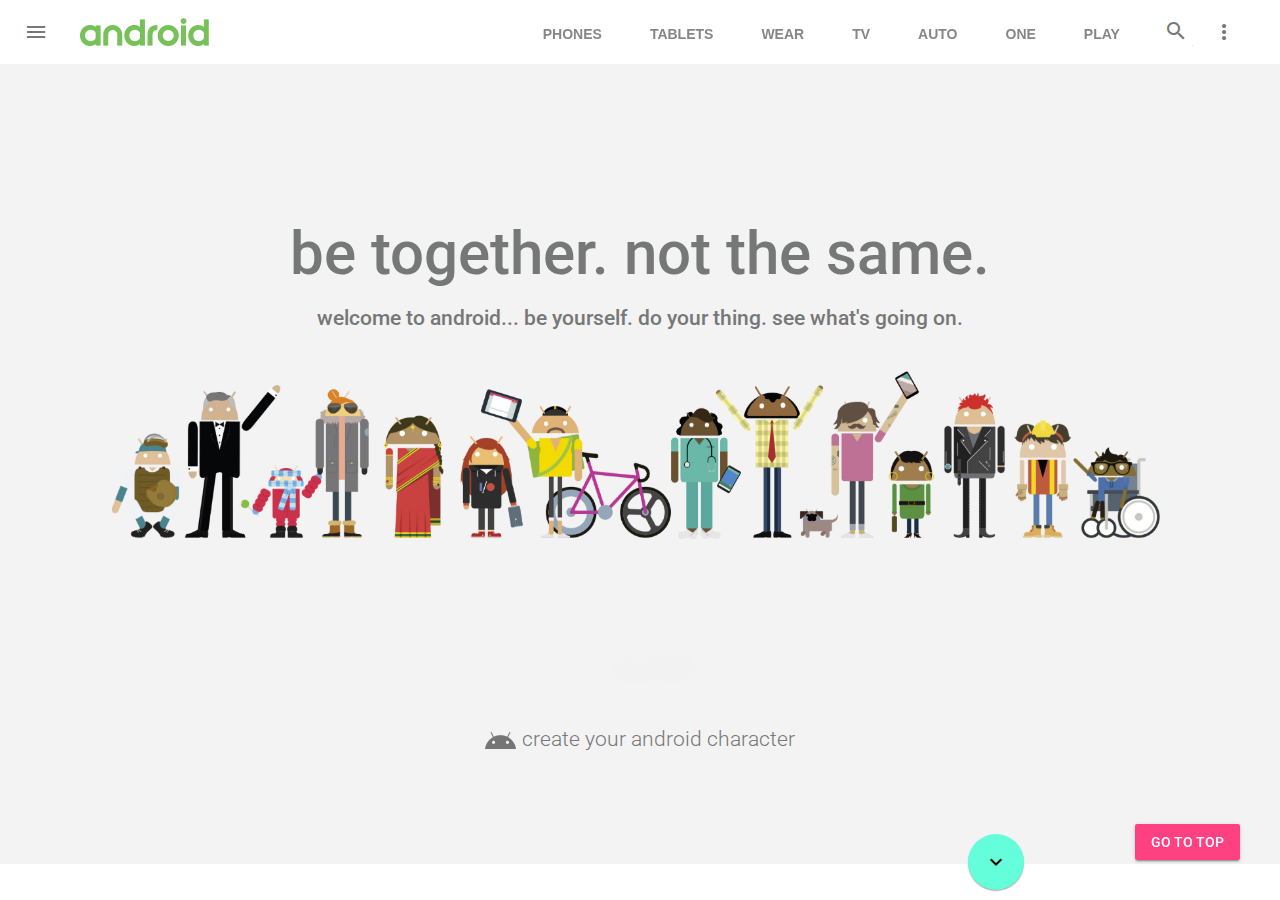
==== index.html @ 3357adf1 "Sample_Android_HP" ====
<!doctype html>
<!--
  Material Design Lite
  Copyright 2015 Google Inc. All rights reserved.

  Licensed under the Apache License, Version 2.0 (the "License");
  you may not use this file except in compliance with the License.
  You may obtain a copy of the License at

      https://www.apache.org/licenses/LICENSE-2.0

  Unless required by applicable law or agreed to in writing, software
  distributed under the License is distributed on an "AS IS" BASIS,
  WITHOUT WARRANTIES OR CONDITIONS OF ANY KIND, either express or implied.
  See the License for the specific language governing permissions and
  limitations under the License
-->

<html lang="en">
  <head>
    <meta charset="utf-8">
    <meta http-equiv="X-UA-Compatible" content="IE=edge">
    <meta name="description" content="Introducing Lollipop, a sweet new take on Android.">
    <meta name="viewport" content="width=device-width, initial-scale=1.0, minimum-scale=1.0">
    <title>Android</title>

    <!-- Page styles -->
    <link rel="stylesheet" href="https://fonts.googleapis.com/css?family=Roboto:regular,bold,italic,thin,light,bolditalic,black,medium&amp;lang=en">
    <link rel="stylesheet" href="https://fonts.googleapis.com/icon?family=Material+Icons">
    <link rel="stylesheet" href="./material.min.css">
    <link rel="stylesheet" href="styles.css">
    <style>
    #go-to-top {
      position: fixed;
      display: block;
      right: 0;
      bottom: 0;
      margin-right: 40px;
      margin-bottom: 40px;
      z-index: 900;
    }
    </style>
  </head>
  <body>
    <div class="mdl-layout mdl-js-layout mdl-layout--fixed-header">

      <div class="android-header mdl-layout__header mdl-layout__header--waterfall">
        <div class="mdl-layout__header-row">
          <span class="android-title mdl-layout-title">
            <img class="android-logo-image" src="images/android-logo.png">
          </span>
          <!-- Add spacer, to align navigation to the right in desktop -->
          <div class="android-header-spacer mdl-layout-spacer"></div>
          <div class="android-search-box mdl-textfield mdl-js-textfield mdl-textfield--expandable mdl-textfield--floating-label mdl-textfield--align-right mdl-textfield--full-width">
            <label class="mdl-button mdl-js-button mdl-button--icon" for="search-field">
              <i class="material-icons">search</i>
            </label>
            <div class="mdl-textfield__expandable-holder">
              <input class="mdl-textfield__input" type="text" id="search-field">
            </div>
          </div>
          <!-- Navigation -->
          <div class="android-navigation-container">
            <nav class="android-navigation mdl-navigation">
              <a class="mdl-navigation__link mdl-typography--text-uppercase" href="">Phones</a>
              <a class="mdl-navigation__link mdl-typography--text-uppercase" href="">Tablets</a>
              <a class="mdl-navigation__link mdl-typography--text-uppercase" href="">Wear</a>
              <a class="mdl-navigation__link mdl-typography--text-uppercase" href="">TV</a>
              <a class="mdl-navigation__link mdl-typography--text-uppercase" href="">Auto</a>
              <a class="mdl-navigation__link mdl-typography--text-uppercase" href="">One</a>
              <a class="mdl-navigation__link mdl-typography--text-uppercase" href="">Play</a>
            </nav>
          </div>
          <span class="android-mobile-title mdl-layout-title">
            <img class="android-logo-image" src="images/android-logo.png">
          </span>
          <button class="android-more-button mdl-button mdl-js-button mdl-button--icon mdl-js-ripple-effect" id="more-button">
            <i class="material-icons">more_vert</i>
          </button>
          <ul class="mdl-menu mdl-js-menu mdl-menu--bottom-right mdl-js-ripple-effect" for="more-button">
            <li class="mdl-menu__item">5.0 Lollipop</li>
            <li class="mdl-menu__item">4.4 KitKat</li>
            <li disabled class="mdl-menu__item">4.3 Jelly Bean</li>
            <li class="mdl-menu__item">Android History</li>
          </ul>
        </div>
      </div>

      <div class="android-drawer mdl-layout__drawer">
        <span class="mdl-layout-title">
          <img class="android-logo-image" src="images/android-logo-white.png">
        </span>
        <nav class="mdl-navigation">
          <a class="mdl-navigation__link" href="">Phones</a>
          <a class="mdl-navigation__link" href="">Tablets</a>
          <a class="mdl-navigation__link" href="">Wear</a>
          <a class="mdl-navigation__link" href="">TV</a>
          <a class="mdl-navigation__link" href="">Auto</a>
          <a class="mdl-navigation__link" href="">One</a>
          <a class="mdl-navigation__link" href="">Play</a>
          <div class="android-drawer-separator"></div>
          <span class="mdl-navigation__link" href="">Versions</span>
          <a class="mdl-navigation__link" href="">Lollipop 5.0</a>
          <a class="mdl-navigation__link" href="">KitKat 4.4</a>
          <a class="mdl-navigation__link" href="">Jelly Bean 4.3</a>
          <a class="mdl-navigation__link" href="">Android history</a>
          <div class="android-drawer-separator"></div>
          <span class="mdl-navigation__link" href="">Resources</span>
          <a class="mdl-navigation__link" href="">Official blog</a>
          <a class="mdl-navigation__link" href="">Android on Google+</a>
          <a class="mdl-navigation__link" href="">Android on Twitter</a>
          <div class="android-drawer-separator"></div>
          <span class="mdl-navigation__link" href="">For developers</span>
          <a class="mdl-navigation__link" href="">App developer resources</a>
          <a class="mdl-navigation__link" href="">Android Open Source Project</a>
          <a class="mdl-navigation__link" href="">Android SDK</a>
        </nav>
      </div>

      <div class="android-content mdl-layout__content">
        <a name="top"></a>
        <div class="android-be-together-section mdl-typography--text-center">
          <div class="logo-font android-slogan">be together. not the same.</div>
          <div class="logo-font android-sub-slogan">welcome to android... be yourself. do your thing. see what's going on.</div>
          <div class="logo-font android-create-character">
            <a href=""><img src="images/andy.png"> create your android character</a>
          </div>

          <a href="#screens">
            <button class="android-fab mdl-button mdl-button--colored mdl-js-button mdl-button--fab mdl-js-ripple-effect">
              <i class="material-icons">expand_more</i>
            </button>
          </a>
        </div>
        <div class="android-screen-section mdl-typography--text-center">
          <a name="screens"></a>
          <div class="mdl-typography--display-1-color-contrast">Powering screens of all sizes</div>
          <div class="android-screens">
            <div class="android-wear android-screen">
              <a class="android-image-link" href="">
                <img class="android-screen-image" src="images/wear-silver-on.png">
                <img class="android-screen-image" src="images/wear-black-on.png">
              </a>
              <a class="android-link mdl-typography--font-regular mdl-typography--text-uppercase" href="">Android Wear</a>
            </div>
            <div class="android-phone android-screen">
              <a class="android-image-link" href="">
                <img class="android-screen-image" src="images/nexus6-on.jpg">
              </a>
              <a class="android-link mdl-typography--font-regular mdl-typography--text-uppercase" href="">Phones</a>
            </div>
            <div class="android-tablet android-screen">
              <a class="android-image-link" href="">
                <img class="android-screen-image" src="images/nexus9-on.jpg">
              </a>
              <a class="android-link mdl-typography--font-regular mdl-typography--text-uppercase" href="">Tablets</a>
            </div>
            <div class="android-tv android-screen">
              <a class="android-image-link" href="">
                <img class="android-screen-image" src="images/tv-on.jpg">
              </a>
              <a class="android-link mdl-typography--font-regular mdl-typography--text-uppercase" href="">Android TV</a>
            </div>
            <div class="android-auto android-screen">
              <a class="android-image-link" href="">
                <img class="android-screen-image" src="images/auto-on.jpg">
              </a>
              <a class="android-link mdl-typography--font-regular mdl-typography--text-uppercase mdl-typography--text-left" href="">Coming Soon: Android Auto</a>
            </div>
          </div>
        </div>
        <div class="android-wear-section">
          <div class="android-wear-band">
            <div class="android-wear-band-text">
              <div class="mdl-typography--display-2 mdl-typography--font-thin">The best of Google built in</div>
              <p class="mdl-typography--headline mdl-typography--font-thin">
                Android works perfectly with your favourite apps like Google Maps,
                Calendar and YouTube.
              </p>
              <p>
                <a class="mdl-typography--font-regular mdl-typography--text-uppercase android-alt-link" href="">
                  See what's new in the Play Store&nbsp;<i class="material-icons">chevron_right</i>
                </a>
              </p>
            </div>
          </div>
        </div>
        <div class="android-customized-section">
          <div class="android-customized-section-text">
            <div class="mdl-typography--font-light mdl-typography--display-1-color-contrast">Customised by you, for you</div>
            <p class="mdl-typography--font-light">
              Put the stuff that you care about right on your home screen: the latest news, the weather or a stream of your recent photos.
              <br>
              <a href="" class="android-link mdl-typography--font-light">Customise your phone</a>
            </p>
          </div>
          <div class="android-customized-section-image"></div>
        </div>
        <div class="android-more-section">
          <div class="android-section-title mdl-typography--display-1-color-contrast">More from Android</div>
          <div class="android-card-container mdl-grid">
            <div class="mdl-cell mdl-cell--3-col mdl-cell--4-col-tablet mdl-cell--4-col-phone mdl-card mdl-shadow--3dp">
              <div class="mdl-card__media">
                <img src="images/more-from-1.png">
              </div>
              <div class="mdl-card__title">
                 <h4 class="mdl-card__title-text">Get going on Android</h4>
              </div>
              <div class="mdl-card__supporting-text">
                <span class="mdl-typography--font-light mdl-typography--subhead">Four tips to make your switch to Android quick and easy</span>
              </div>
              <div class="mdl-card__actions">
                 <a class="android-link mdl-button mdl-js-button mdl-typography--text-uppercase" href="">
                   Make the switch
                   <i class="material-icons">chevron_right</i>
                 </a>
              </div>
            </div>

            <div class="mdl-cell mdl-cell--3-col mdl-cell--4-col-tablet mdl-cell--4-col-phone mdl-card mdl-shadow--3dp">
              <div class="mdl-card__media">
                <img src="images/more-from-4.png">
              </div>
              <div class="mdl-card__title">
                 <h4 class="mdl-card__title-text">Create your own Android character</h4>
              </div>
              <div class="mdl-card__supporting-text">
                <span class="mdl-typography--font-light mdl-typography--subhead">Turn the little green Android mascot into you, your friends, anyone!</span>
              </div>
              <div class="mdl-card__actions">
                 <a class="android-link mdl-button mdl-js-button mdl-typography--text-uppercase" href="">
                   androidify.com
                   <i class="material-icons">chevron_right</i>
                 </a>
              </div>
            </div>

            <div class="mdl-cell mdl-cell--3-col mdl-cell--4-col-tablet mdl-cell--4-col-phone mdl-card mdl-shadow--3dp">
              <div class="mdl-card__media">
                <img src="images/more-from-2.png">
              </div>
              <div class="mdl-card__title">
                 <h4 class="mdl-card__title-text">Get a clean customisable home screen</h4>
              </div>
              <div class="mdl-card__supporting-text">
                <span class="mdl-typography--font-light mdl-typography--subhead">A clean, simple, customisable home screen that comes with the power of Google Now: Traffic alerts, weather and much more, just a swipe away.</span>
              </div>
              <div class="mdl-card__actions">
                 <a class="android-link mdl-button mdl-js-button mdl-typography--text-uppercase" href="">
                   Download now
                   <i class="material-icons">chevron_right</i>
                 </a>
              </div>
            </div>

            <div class="mdl-cell mdl-cell--3-col mdl-cell--4-col-tablet mdl-cell--4-col-phone mdl-card mdl-shadow--3dp">
              <div class="mdl-card__media">
                <img src="images/more-from-3.png">
              </div>
              <div class="mdl-card__title">
                 <h4 class="mdl-card__title-text">Millions to choose from</h4>
              </div>
              <div class="mdl-card__supporting-text">
                <span class="mdl-typography--font-light mdl-typography--subhead">Hail a taxi, find a recipe, run through a temple ? Google Play has all the apps and games that let you make your Android device uniquely yours.</span>
              </div>
              <div class="mdl-card__actions">
                 <a class="android-link mdl-button mdl-js-button mdl-typography--text-uppercase" href="">
                   Find apps
                   <i class="material-icons">chevron_right</i>
                 </a>
              </div>
            </div>
          </div>
        </div>

        <footer class="android-footer mdl-mega-footer">
          <div class="mdl-mega-footer--top-section">
            <div class="mdl-mega-footer--left-section">
              <button class="mdl-mega-footer--social-btn"></button>
              &nbsp;
              <button class="mdl-mega-footer--social-btn"></button>
              &nbsp;
              <button class="mdl-mega-footer--social-btn"></button>
            </div>
            <div class="mdl-mega-footer--right-section">
              <a class="mdl-typography--font-light" href="#top">
                Back to Top
                <i class="material-icons">expand_less</i>
              </a>
            </div>
          </div>

          <div class="mdl-mega-footer--middle-section">
            <p class="mdl-typography--font-light">Satellite imagery: c 2014 Astrium, DigitalGlobe</p>
            <p class="mdl-typography--font-light">Some features and devices may not be available in all areas</p>
          </div>

          <div class="mdl-mega-footer--bottom-section">
            <a class="android-link android-link-menu mdl-typography--font-light" id="version-dropdown">
              Versions
              <i class="material-icons">arrow_drop_up</i>
            </a>
            <ul class="mdl-menu mdl-js-menu mdl-menu--top-left mdl-js-ripple-effect" for="version-dropdown">
              <li class="mdl-menu__item">5.0 Lollipop</li>
              <li class="mdl-menu__item">4.4 KitKat</li>
              <li class="mdl-menu__item">4.3 Jelly Bean</li>
              <li class="mdl-menu__item">Android History</li>
            </ul>
            <a class="android-link android-link-menu mdl-typography--font-light" id="developers-dropdown">
              For Developers
              <i class="material-icons">arrow_drop_up</i>
            </a>
            <ul class="mdl-menu mdl-js-menu mdl-menu--top-left mdl-js-ripple-effect" for="developers-dropdown">
              <li class="mdl-menu__item">App developer resources</li>
              <li class="mdl-menu__item">Android Open Source Project</li>
              <li class="mdl-menu__item">Android SDK</li>
              <li class="mdl-menu__item">Android for Work</li>
            </ul>
            <a class="android-link mdl-typography--font-light" href="">Blog</a>
            <a class="android-link mdl-typography--font-light" href="">Privacy Policy</a>
          </div>

        </footer>
      </div>
    </div>
    <a href="#top" target="_blank" id="go-to-top" class="mdl-button mdl-js-button mdl-button--raised mdl-js-ripple-effect mdl-color--accent mdl-color-text--accent-contrast">Go to TOP</a>
    <script src="./material.min.js"></script>
  </body>
</html>
---- material.min.css ----
/**
 * material-design-lite - Material Design Components in CSS, JS and HTML
 * @version v1.3.0
 * @license Apache-2.0
 * @copyright 2015 Google, Inc.
 * @link https://github.com/google/material-design-lite
 */
@charset "UTF-8";html{color:rgba(0,0,0,.87)}::-moz-selection{background:#b3d4fc;text-shadow:none}::selection{background:#b3d4fc;text-shadow:none}hr{display:block;height:1px;border:0;border-top:1px solid #ccc;margin:1em 0;padding:0}audio,canvas,iframe,img,svg,video{vertical-align:middle}fieldset{border:0;margin:0;padding:0}textarea{resize:vertical}.browserupgrade{margin:.2em 0;background:#ccc;color:#000;padding:.2em 0}.hidden{display:none!important}.visuallyhidden{border:0;clip:rect(0 0 0 0);height:1px;margin:-1px;overflow:hidden;padding:0;position:absolute;width:1px}.visuallyhidden.focusable:active,.visuallyhidden.focusable:focus{clip:auto;height:auto;margin:0;overflow:visible;position:static;width:auto}.invisible{visibility:hidden}.clearfix:before,.clearfix:after{content:" ";display:table}.clearfix:after{clear:both}@media print{*,*:before,*:after,*:first-letter{background:transparent!important;color:#000!important;box-shadow:none!important}a,a:visited{text-decoration:underline}a[href]:after{content:" (" attr(href)")"}abbr[title]:after{content:" (" attr(title)")"}a[href^="#"]:after,a[href^="javascript:"]:after{content:""}pre,blockquote{border:1px solid #999;page-break-inside:avoid}thead{display:table-header-group}tr,img{page-break-inside:avoid}img{max-width:100%!important}p,h2,h3{orphans:3;widows:3}h2,h3{page-break-after:avoid}}a,.mdl-accordion,.mdl-button,.mdl-card,.mdl-checkbox,.mdl-dropdown-menu,.mdl-icon-toggle,.mdl-item,.mdl-radio,.mdl-slider,.mdl-switch,.mdl-tabs__tab{-webkit-tap-highlight-color:transparent;-webkit-tap-highlight-color:rgba(255,255,255,0)}html{width:100%;height:100%;-ms-touch-action:manipulation;touch-action:manipulation}body{width:100%;min-height:100%;margin:0}main{display:block}*[hidden]{display:none!important}html,body{font-family:"Helvetica","Arial",sans-serif;font-size:14px;font-weight:400;line-height:20px}h1,h2,h3,h4,h5,h6,p{padding:0}h1 small,h2 small,h3 small,h4 small,h5 small,h6 small{font-family:"Roboto","Helvetica","Arial",sans-serif;font-weight:400;line-height:1.35;letter-spacing:-.02em;opacity:.54;font-size:.6em}h1{font-size:56px;line-height:1.35;letter-spacing:-.02em;margin:24px 0}h1,h2{font-family:"Roboto","Helvetica","Arial",sans-serif;font-weight:400}h2{font-size:45px;line-height:48px}h2,h3{margin:24px 0}h3{font-size:34px;line-height:40px}h3,h4{font-family:"Roboto","Helvetica","Arial",sans-serif;font-weight:400}h4{font-size:24px;line-height:32px;-moz-osx-font-smoothing:grayscale;margin:24px 0 16px}h5{font-size:20px;font-weight:500;line-height:1;letter-spacing:.02em}h5,h6{font-family:"Roboto","Helvetica","Arial",sans-serif;margin:24px 0 16px}h6{font-size:16px;letter-spacing:.04em}h6,p{font-weight:400;line-height:24px}p{font-size:14px;letter-spacing:0;margin:0 0 16px}a{color:#ff4081;font-weight:500}blockquote{font-family:"Roboto","Helvetica","Arial",sans-serif;position:relative;font-size:24px;font-weight:300;font-style:italic;line-height:1.35;letter-spacing:.08em}blockquote:before{position:absolute;left:-.5em;content:'“'}blockquote:after{content:'”';margin-left:-.05em}mark{background-color:#f4ff81}dt{font-weight:700}address{font-size:12px;line-height:1;font-style:normal}address,ul,ol{font-weight:400;letter-spacing:0}ul,ol{font-size:14px;line-height:24px}.mdl-typography--display-4,.mdl-typography--display-4-color-contrast{font-family:"Roboto","Helvetica","Arial",sans-serif;font-size:112px;font-weight:300;line-height:1;letter-spacing:-.04em}.mdl-typography--display-4-color-contrast{opacity:.54}.mdl-typography--display-3,.mdl-typography--display-3-color-contrast{font-family:"Roboto","Helvetica","Arial",sans-serif;font-size:56px;font-weight:400;line-height:1.35;letter-spacing:-.02em}.mdl-typography--display-3-color-contrast{opacity:.54}.mdl-typography--display-2,.mdl-typography--display-2-color-contrast{font-family:"Roboto","Helvetica","Arial",sans-serif;font-size:45px;font-weight:400;line-height:48px}.mdl-typography--display-2-color-contrast{opacity:.54}.mdl-typography--display-1,.mdl-typography--display-1-color-contrast{font-family:"Roboto","Helvetica","Arial",sans-serif;font-size:34px;font-weight:400;line-height:40px}.mdl-typography--display-1-color-contrast{opacity:.54}.mdl-typography--headline,.mdl-typography--headline-color-contrast{font-family:"Roboto","Helvetica","Arial",sans-serif;font-size:24px;font-weight:400;line-height:32px;-moz-osx-font-smoothing:grayscale}.mdl-typography--headline-color-contrast{opacity:.87}.mdl-typography--title,.mdl-typography--title-color-contrast{font-family:"Roboto","Helvetica","Arial",sans-serif;font-size:20px;font-weight:500;line-height:1;letter-spacing:.02em}.mdl-typography--title-color-contrast{opacity:.87}.mdl-typography--subhead,.mdl-typography--subhead-color-contrast{font-family:"Roboto","Helvetica","Arial",sans-serif;font-size:16px;font-weight:400;line-height:24px;letter-spacing:.04em}.mdl-typography--subhead-color-contrast{opacity:.87}.mdl-typography--body-2,.mdl-typography--body-2-color-contrast{font-size:14px;font-weight:700;line-height:24px;letter-spacing:0}.mdl-typography--body-2-color-contrast{opacity:.87}.mdl-typography--body-1,.mdl-typography--body-1-color-contrast{font-size:14px;font-weight:400;line-height:24px;letter-spacing:0}.mdl-typography--body-1-color-contrast{opacity:.87}.mdl-typography--body-2-force-preferred-font,.mdl-typography--body-2-force-preferred-font-color-contrast{font-family:"Roboto","Helvetica","Arial",sans-serif;font-size:14px;font-weight:500;line-height:24px;letter-spacing:0}.mdl-typography--body-2-force-preferred-font-color-contrast{opacity:.87}.mdl-typography--body-1-force-preferred-font,.mdl-typography--body-1-force-preferred-font-color-contrast{font-family:"Roboto","Helvetica","Arial",sans-serif;font-size:14px;font-weight:400;line-height:24px;letter-spacing:0}.mdl-typography--body-1-force-preferred-font-color-contrast{opacity:.87}.mdl-typography--caption,.mdl-typography--caption-force-preferred-font{font-size:12px;font-weight:400;line-height:1;letter-spacing:0}.mdl-typography--caption-force-preferred-font{font-family:"Roboto","Helvetica","Arial",sans-serif}.mdl-typography--caption-color-contrast,.mdl-typography--caption-force-preferred-font-color-contrast{font-size:12px;font-weight:400;line-height:1;letter-spacing:0;opacity:.54}.mdl-typography--caption-force-preferred-font-color-contrast,.mdl-typography--menu{font-family:"Roboto","Helvetica","Arial",sans-serif}.mdl-typography--menu{font-size:14px;font-weight:500;line-height:1;letter-spacing:0}.mdl-typography--menu-color-contrast{opacity:.87}.mdl-typography--menu-color-contrast,.mdl-typography--button,.mdl-typography--button-color-contrast{font-family:"Roboto","Helvetica","Arial",sans-serif;font-size:14px;font-weight:500;line-height:1;letter-spacing:0}.mdl-typography--button,.mdl-typography--button-color-contrast{text-transform:uppercase}.mdl-typography--button-color-contrast{opacity:.87}.mdl-typography--text-left{text-align:left}.mdl-typography--text-right{text-align:right}.mdl-typography--text-center{text-align:center}.mdl-typography--text-justify{text-align:justify}.mdl-typography--text-nowrap{white-space:nowrap}.mdl-typography--text-lowercase{text-transform:lowercase}.mdl-typography--text-uppercase{text-transform:uppercase}.mdl-typography--text-capitalize{text-transform:capitalize}.mdl-typography--font-thin{font-weight:200!important}.mdl-typography--font-light{font-weight:300!important}.mdl-typography--font-regular{font-weight:400!important}.mdl-typography--font-medium{font-weight:500!important}.mdl-typography--font-bold{font-weight:700!important}.mdl-typography--font-black{font-weight:900!important}.material-icons{font-family:'Material Icons';font-weight:400;font-style:normal;font-size:24px;line-height:1;letter-spacing:normal;text-transform:none;display:inline-block;word-wrap:normal;-moz-font-feature-settings:'liga';font-feature-settings:'liga';-webkit-font-feature-settings:'liga';-webkit-font-smoothing:antialiased}.mdl-color-text--red{color:#f44336 !important}.mdl-color--red{background-color:#f44336 !important}.mdl-color-text--red-50{color:#ffebee !important}.mdl-color--red-50{background-color:#ffebee !important}.mdl-color-text--red-100{color:#ffcdd2 !important}.mdl-color--red-100{background-color:#ffcdd2 !important}.mdl-color-text--red-200{color:#ef9a9a !important}.mdl-color--red-200{background-color:#ef9a9a !important}.mdl-color-text--red-300{color:#e57373 !important}.mdl-color--red-300{background-color:#e57373 !important}.mdl-color-text--red-400{color:#ef5350 !important}.mdl-color--red-400{background-color:#ef5350 !important}.mdl-color-text--red-500{color:#f44336 !important}.mdl-color--red-500{background-color:#f44336 !important}.mdl-color-text--red-600{color:#e53935 !important}.mdl-color--red-600{background-color:#e53935 !important}.mdl-color-text--red-700{color:#d32f2f !important}.mdl-color--red-700{background-color:#d32f2f !important}.mdl-color-text--red-800{color:#c62828 !important}.mdl-color--red-800{background-color:#c62828 !important}.mdl-color-text--red-900{color:#b71c1c !important}.mdl-color--red-900{background-color:#b71c1c !important}.mdl-color-text--red-A100{color:#ff8a80 !important}.mdl-color--red-A100{background-color:#ff8a80 !important}.mdl-color-text--red-A200{color:#ff5252 !important}.mdl-color--red-A200{background-color:#ff5252 !important}.mdl-color-text--red-A400{color:#ff1744 !important}.mdl-color--red-A400{background-color:#ff1744 !important}.mdl-color-text--red-A700{color:#d50000 !important}.mdl-color--red-A700{background-color:#d50000 !important}.mdl-color-text--pink{color:#e91e63 !important}.mdl-color--pink{background-color:#e91e63 !important}.mdl-color-text--pink-50{color:#fce4ec !important}.mdl-color--pink-50{background-color:#fce4ec !important}.mdl-color-text--pink-100{color:#f8bbd0 !important}.mdl-color--pink-100{background-color:#f8bbd0 !important}.mdl-color-text--pink-200{color:#f48fb1 !important}.mdl-color--pink-200{background-color:#f48fb1 !important}.mdl-color-text--pink-300{color:#f06292 !important}.mdl-color--pink-300{background-color:#f06292 !important}.mdl-color-text--pink-400{color:#ec407a !important}.mdl-color--pink-400{background-color:#ec407a !important}.mdl-color-text--pink-500{color:#e91e63 !important}.mdl-color--pink-500{background-color:#e91e63 !important}.mdl-color-text--pink-600{color:#d81b60 !important}.mdl-color--pink-600{background-color:#d81b60 !important}.mdl-color-text--pink-700{color:#c2185b !important}.mdl-color--pink-700{background-color:#c2185b !important}.mdl-color-text--pink-800{color:#ad1457 !important}.mdl-color--pink-800{background-color:#ad1457 !important}.mdl-color-text--pink-900{color:#880e4f !important}.mdl-color--pink-900{background-color:#880e4f !important}.mdl-color-text--pink-A100{color:#ff80ab !important}.mdl-color--pink-A100{background-color:#ff80ab !important}.mdl-color-text--pink-A200{color:#ff4081 !important}.mdl-color--pink-A200{background-color:#ff4081 !important}.mdl-color-text--pink-A400{color:#f50057 !important}.mdl-color--pink-A400{background-color:#f50057 !important}.mdl-color-text--pink-A700{color:#c51162 !important}.mdl-color--pink-A700{background-color:#c51162 !important}.mdl-color-text--purple{color:#9c27b0 !important}.mdl-color--purple{background-color:#9c27b0 !important}.mdl-color-text--purple-50{color:#f3e5f5 !important}.mdl-color--purple-50{background-color:#f3e5f5 !important}.mdl-color-text--purple-100{color:#e1bee7 !important}.mdl-color--purple-100{background-color:#e1bee7 !important}.mdl-color-text--purple-200{color:#ce93d8 !important}.mdl-color--purple-200{background-color:#ce93d8 !important}.mdl-color-text--purple-300{color:#ba68c8 !important}.mdl-color--purple-300{background-color:#ba68c8 !important}.mdl-color-text--purple-400{color:#ab47bc !important}.mdl-color--purple-400{background-color:#ab47bc !important}.mdl-color-text--purple-500{color:#9c27b0 !important}.mdl-color--purple-500{background-color:#9c27b0 !important}.mdl-color-text--purple-600{color:#8e24aa !important}.mdl-color--purple-600{background-color:#8e24aa !important}.mdl-color-text--purple-700{color:#7b1fa2 !important}.mdl-color--purple-700{background-color:#7b1fa2 !important}.mdl-color-text--purple-800{color:#6a1b9a !important}.mdl-color--purple-800{background-color:#6a1b9a !important}.mdl-color-text--purple-900{color:#4a148c !important}.mdl-color--purple-900{background-color:#4a148c !important}.mdl-color-text--purple-A100{color:#ea80fc !important}.mdl-color--purple-A100{background-color:#ea80fc !important}.mdl-color-text--purple-A200{color:#e040fb !important}.mdl-color--purple-A200{background-color:#e040fb !important}.mdl-color-text--purple-A400{color:#d500f9 !important}.mdl-color--purple-A400{background-color:#d500f9 !important}.mdl-color-text--purple-A700{color:#a0f !important}.mdl-color--purple-A700{background-color:#a0f !important}.mdl-color-text--deep-purple{color:#673ab7 !important}.mdl-color--deep-purple{background-color:#673ab7 !important}.mdl-color-text--deep-purple-50{color:#ede7f6 !important}.mdl-color--deep-purple-50{background-color:#ede7f6 !important}.mdl-color-text--deep-purple-100{color:#d1c4e9 !important}.mdl-color--deep-purple-100{background-color:#d1c4e9 !important}.mdl-color-text--deep-purple-200{color:#b39ddb !important}.mdl-color--deep-purple-200{background-color:#b39ddb !important}.mdl-color-text--deep-purple-300{color:#9575cd !important}.mdl-color--deep-purple-300{background-color:#9575cd !important}.mdl-color-text--deep-purple-400{color:#7e57c2 !important}.mdl-color--deep-purple-400{background-color:#7e57c2 !important}.mdl-color-text--deep-purple-500{color:#673ab7 !important}.mdl-color--deep-purple-500{background-color:#673ab7 !important}.mdl-color-text--deep-purple-600{color:#5e35b1 !important}.mdl-color--deep-purple-600{background-color:#5e35b1 !important}.mdl-color-text--deep-purple-700{color:#512da8 !important}.mdl-color--deep-purple-700{background-color:#512da8 !important}.mdl-color-text--deep-purple-800{color:#4527a0 !important}.mdl-color--deep-purple-800{background-color:#4527a0 !important}.mdl-color-text--deep-purple-900{color:#311b92 !important}.mdl-color--deep-purple-900{background-color:#311b92 !important}.mdl-color-text--deep-purple-A100{color:#b388ff !important}.mdl-color--deep-purple-A100{background-color:#b388ff !important}.mdl-color-text--deep-purple-A200{color:#7c4dff !important}.mdl-color--deep-purple-A200{background-color:#7c4dff !important}.mdl-color-text--deep-purple-A400{color:#651fff !important}.mdl-color--deep-purple-A400{background-color:#651fff !important}.mdl-color-text--deep-purple-A700{color:#6200ea !important}.mdl-color--deep-purple-A700{background-color:#6200ea !important}.mdl-color-text--indigo{color:#3f51b5 !important}.mdl-color--indigo{background-color:#3f51b5 !important}.mdl-color-text--indigo-50{color:#e8eaf6 !important}.mdl-color--indigo-50{background-color:#e8eaf6 !important}.mdl-color-text--indigo-100{color:#c5cae9 !important}.mdl-color--indigo-100{background-color:#c5cae9 !important}.mdl-color-text--indigo-200{color:#9fa8da !important}.mdl-color--indigo-200{background-color:#9fa8da !important}.mdl-color-text--indigo-300{color:#7986cb !important}.mdl-color--indigo-300{background-color:#7986cb !important}.mdl-color-text--indigo-400{color:#5c6bc0 !important}.mdl-color--indigo-400{background-color:#5c6bc0 !important}.mdl-color-text--indigo-500{color:#3f51b5 !important}.mdl-color--indigo-500{background-color:#3f51b5 !important}.mdl-color-text--indigo-600{color:#3949ab !important}.mdl-color--indigo-600{background-color:#3949ab !important}.mdl-color-text--indigo-700{color:#303f9f !important}.mdl-color--indigo-700{background-color:#303f9f !important}.mdl-color-text--indigo-800{color:#283593 !important}.mdl-color--indigo-800{background-color:#283593 !important}.mdl-color-text--indigo-900{color:#1a237e !important}.mdl-color--indigo-900{background-color:#1a237e !important}.mdl-color-text--indigo-A100{color:#8c9eff !important}.mdl-color--indigo-A100{background-color:#8c9eff !important}.mdl-color-text--indigo-A200{color:#536dfe !important}.mdl-color--indigo-A200{background-color:#536dfe !important}.mdl-color-text--indigo-A400{color:#3d5afe !important}.mdl-color--indigo-A400{background-color:#3d5afe !important}.mdl-color-text--indigo-A700{color:#304ffe !important}.mdl-color--indigo-A700{background-color:#304ffe !important}.mdl-color-text--blue{color:#2196f3 !important}.mdl-color--blue{background-color:#2196f3 !important}.mdl-color-text--blue-50{color:#e3f2fd !important}.mdl-color--blue-50{background-color:#e3f2fd !important}.mdl-color-text--blue-100{color:#bbdefb !important}.mdl-color--blue-100{background-color:#bbdefb !important}.mdl-color-text--blue-200{color:#90caf9 !important}.mdl-color--blue-200{background-color:#90caf9 !important}.mdl-color-text--blue-300{color:#64b5f6 !important}.mdl-color--blue-300{background-color:#64b5f6 !important}.mdl-color-text--blue-400{color:#42a5f5 !important}.mdl-color--blue-400{background-color:#42a5f5 !important}.mdl-color-text--blue-500{color:#2196f3 !important}.mdl-color--blue-500{background-color:#2196f3 !important}.mdl-color-text--blue-600{color:#1e88e5 !important}.mdl-color--blue-600{background-color:#1e88e5 !important}.mdl-color-text--blue-700{color:#1976d2 !important}.mdl-color--blue-700{background-color:#1976d2 !important}.mdl-color-text--blue-800{color:#1565c0 !important}.mdl-color--blue-800{background-color:#1565c0 !important}.mdl-color-text--blue-900{color:#0d47a1 !important}.mdl-color--blue-900{background-color:#0d47a1 !important}.mdl-color-text--blue-A100{color:#82b1ff !important}.mdl-color--blue-A100{background-color:#82b1ff !important}.mdl-color-text--blue-A200{color:#448aff !important}.mdl-color--blue-A200{background-color:#448aff !important}.mdl-color-text--blue-A400{color:#2979ff !important}.mdl-color--blue-A400{background-color:#2979ff !important}.mdl-color-text--blue-A700{color:#2962ff !important}.mdl-color--blue-A700{background-color:#2962ff !important}.mdl-color-text--light-blue{color:#03a9f4 !important}.mdl-color--light-blue{background-color:#03a9f4 !important}.mdl-color-text--light-blue-50{color:#e1f5fe !important}.mdl-color--light-blue-50{background-color:#e1f5fe !important}.mdl-color-text--light-blue-100{color:#b3e5fc !important}.mdl-color--light-blue-100{background-color:#b3e5fc !important}.mdl-color-text--light-blue-200{color:#81d4fa !important}.mdl-color--light-blue-200{background-color:#81d4fa !important}.mdl-color-text--light-blue-300{color:#4fc3f7 !important}.mdl-color--light-blue-300{background-color:#4fc3f7 !important}.mdl-color-text--light-blue-400{color:#29b6f6 !important}.mdl-color--light-blue-400{background-color:#29b6f6 !important}.mdl-color-text--light-blue-500{color:#03a9f4 !important}.mdl-color--light-blue-500{background-color:#03a9f4 !important}.mdl-color-text--light-blue-600{color:#039be5 !important}.mdl-color--light-blue-600{background-color:#039be5 !important}.mdl-color-text--light-blue-700{color:#0288d1 !important}.mdl-color--light-blue-700{background-color:#0288d1 !important}.mdl-color-text--light-blue-800{color:#0277bd !important}.mdl-color--light-blue-800{background-color:#0277bd !important}.mdl-color-text--light-blue-900{color:#01579b !important}.mdl-color--light-blue-900{background-color:#01579b !important}.mdl-color-text--light-blue-A100{color:#80d8ff !important}.mdl-color--light-blue-A100{background-color:#80d8ff !important}.mdl-color-text--light-blue-A200{color:#40c4ff !important}.mdl-color--light-blue-A200{background-color:#40c4ff !important}.mdl-color-text--light-blue-A400{color:#00b0ff !important}.mdl-color--light-blue-A400{background-color:#00b0ff !important}.mdl-color-text--light-blue-A700{color:#0091ea !important}.mdl-color--light-blue-A700{background-color:#0091ea !important}.mdl-color-text--cyan{color:#00bcd4 !important}.mdl-color--cyan{background-color:#00bcd4 !important}.mdl-color-text--cyan-50{color:#e0f7fa !important}.mdl-color--cyan-50{background-color:#e0f7fa !important}.mdl-color-text--cyan-100{color:#b2ebf2 !important}.mdl-color--cyan-100{background-color:#b2ebf2 !important}.mdl-color-text--cyan-200{color:#80deea !important}.mdl-color--cyan-200{background-color:#80deea !important}.mdl-color-text--cyan-300{color:#4dd0e1 !important}.mdl-color--cyan-300{background-color:#4dd0e1 !important}.mdl-color-text--cyan-400{color:#26c6da !important}.mdl-color--cyan-400{background-color:#26c6da !important}.mdl-color-text--cyan-500{color:#00bcd4 !important}.mdl-color--cyan-500{background-color:#00bcd4 !important}.mdl-color-text--cyan-600{color:#00acc1 !important}.mdl-color--cyan-600{background-color:#00acc1 !important}.mdl-color-text--cyan-700{color:#0097a7 !important}.mdl-color--cyan-700{background-color:#0097a7 !important}.mdl-color-text--cyan-800{color:#00838f !important}.mdl-color--cyan-800{background-color:#00838f !important}.mdl-color-text--cyan-900{color:#006064 !important}.mdl-color--cyan-900{background-color:#006064 !important}.mdl-color-text--cyan-A100{color:#84ffff !important}.mdl-color--cyan-A100{background-color:#84ffff !important}.mdl-color-text--cyan-A200{color:#18ffff !important}.mdl-color--cyan-A200{background-color:#18ffff !important}.mdl-color-text--cyan-A400{color:#00e5ff !important}.mdl-color--cyan-A400{background-color:#00e5ff !important}.mdl-color-text--cyan-A700{color:#00b8d4 !important}.mdl-color--cyan-A700{background-color:#00b8d4 !important}.mdl-color-text--teal{color:#009688 !important}.mdl-color--teal{background-color:#009688 !important}.mdl-color-text--teal-50{color:#e0f2f1 !important}.mdl-color--teal-50{background-color:#e0f2f1 !important}.mdl-color-text--teal-100{color:#b2dfdb !important}.mdl-color--teal-100{background-color:#b2dfdb !important}.mdl-color-text--teal-200{color:#80cbc4 !important}.mdl-color--teal-200{background-color:#80cbc4 !important}.mdl-color-text--teal-300{color:#4db6ac !important}.mdl-color--teal-300{background-color:#4db6ac !important}.mdl-color-text--teal-400{color:#26a69a !important}.mdl-color--teal-400{background-color:#26a69a !important}.mdl-color-text--teal-500{color:#009688 !important}.mdl-color--teal-500{background-color:#009688 !important}.mdl-color-text--teal-600{color:#00897b !important}.mdl-color--teal-600{background-color:#00897b !important}.mdl-color-text--teal-700{color:#00796b !important}.mdl-color--teal-700{background-color:#00796b !important}.mdl-color-text--teal-800{color:#00695c !important}.mdl-color--teal-800{background-color:#00695c !important}.mdl-color-text--teal-900{color:#004d40 !important}.mdl-color--teal-900{background-color:#004d40 !important}.mdl-color-text--teal-A100{color:#a7ffeb !important}.mdl-color--teal-A100{background-color:#a7ffeb !important}.mdl-color-text--teal-A200{color:#64ffda !important}.mdl-color--teal-A200{background-color:#64ffda !important}.mdl-color-text--teal-A400{color:#1de9b6 !important}.mdl-color--teal-A400{background-color:#1de9b6 !important}.mdl-color-text--teal-A700{color:#00bfa5 !important}.mdl-color--teal-A700{background-color:#00bfa5 !important}.mdl-color-text--green{color:#4caf50 !important}.mdl-color--green{background-color:#4caf50 !important}.mdl-color-text--green-50{color:#e8f5e9 !important}.mdl-color--green-50{background-color:#e8f5e9 !important}.mdl-color-text--green-100{color:#c8e6c9 !important}.mdl-color--green-100{background-color:#c8e6c9 !important}.mdl-color-text--green-200{color:#a5d6a7 !important}.mdl-color--green-200{background-color:#a5d6a7 !important}.mdl-color-text--green-300{color:#81c784 !important}.mdl-color--green-300{background-color:#81c784 !important}.mdl-color-text--green-400{color:#66bb6a !important}.mdl-color--green-400{background-color:#66bb6a !important}.mdl-color-text--green-500{color:#4caf50 !important}.mdl-color--green-500{background-color:#4caf50 !important}.mdl-color-text--green-600{color:#43a047 !important}.mdl-color--green-600{background-color:#43a047 !important}.mdl-color-text--green-700{color:#388e3c !important}.mdl-color--green-700{background-color:#388e3c !important}.mdl-color-text--green-800{color:#2e7d32 !important}.mdl-color--green-800{background-color:#2e7d32 !important}.mdl-color-text--green-900{color:#1b5e20 !important}.mdl-color--green-900{background-color:#1b5e20 !important}.mdl-color-text--green-A100{color:#b9f6ca !important}.mdl-color--green-A100{background-color:#b9f6ca !important}.mdl-color-text--green-A200{color:#69f0ae !important}.mdl-color--green-A200{background-color:#69f0ae !important}.mdl-color-text--green-A400{color:#00e676 !important}.mdl-color--green-A400{background-color:#00e676 !important}.mdl-color-text--green-A700{color:#00c853 !important}.mdl-color--green-A700{background-color:#00c853 !important}.mdl-color-text--light-green{color:#8bc34a !important}.mdl-color--light-green{background-color:#8bc34a !important}.mdl-color-text--light-green-50{color:#f1f8e9 !important}.mdl-color--light-green-50{background-color:#f1f8e9 !important}.mdl-color-text--light-green-100{color:#dcedc8 !important}.mdl-color--light-green-100{background-color:#dcedc8 !important}.mdl-color-text--light-green-200{color:#c5e1a5 !important}.mdl-color--light-green-200{background-color:#c5e1a5 !important}.mdl-color-text--light-green-300{color:#aed581 !important}.mdl-color--light-green-300{background-color:#aed581 !important}.mdl-color-text--light-green-400{color:#9ccc65 !important}.mdl-color--light-green-400{background-color:#9ccc65 !important}.mdl-color-text--light-green-500{color:#8bc34a !important}.mdl-color--light-green-500{background-color:#8bc34a !important}.mdl-color-text--light-green-600{color:#7cb342 !important}.mdl-color--light-green-600{background-color:#7cb342 !important}.mdl-color-text--light-green-700{color:#689f38 !important}.mdl-color--light-green-700{background-color:#689f38 !important}.mdl-color-text--light-green-800{color:#558b2f !important}.mdl-color--light-green-800{background-color:#558b2f !important}.mdl-color-text--light-green-900{color:#33691e !important}.mdl-color--light-green-900{background-color:#33691e !important}.mdl-color-text--light-green-A100{color:#ccff90 !important}.mdl-color--light-green-A100{background-color:#ccff90 !important}.mdl-color-text--light-green-A200{color:#b2ff59 !important}.mdl-color--light-green-A200{background-color:#b2ff59 !important}.mdl-color-text--light-green-A400{color:#76ff03 !important}.mdl-color--light-green-A400{background-color:#76ff03 !important}.mdl-color-text--light-green-A700{color:#64dd17 !important}.mdl-color--light-green-A700{background-color:#64dd17 !important}.mdl-color-text--lime{color:#cddc39 !important}.mdl-color--lime{background-color:#cddc39 !important}.mdl-color-text--lime-50{color:#f9fbe7 !important}.mdl-color--lime-50{background-color:#f9fbe7 !important}.mdl-color-text--lime-100{color:#f0f4c3 !important}.mdl-color--lime-100{background-color:#f0f4c3 !important}.mdl-color-text--lime-200{color:#e6ee9c !important}.mdl-color--lime-200{background-color:#e6ee9c !important}.mdl-color-text--lime-300{color:#dce775 !important}.mdl-color--lime-300{background-color:#dce775 !important}.mdl-color-text--lime-400{color:#d4e157 !important}.mdl-color--lime-400{background-color:#d4e157 !important}.mdl-color-text--lime-500{color:#cddc39 !important}.mdl-color--lime-500{background-color:#cddc39 !important}.mdl-color-text--lime-600{color:#c0ca33 !important}.mdl-color--lime-600{background-color:#c0ca33 !important}.mdl-color-text--lime-700{color:#afb42b !important}.mdl-color--lime-700{background-color:#afb42b !important}.mdl-color-text--lime-800{color:#9e9d24 !important}.mdl-color--lime-800{background-color:#9e9d24 !important}.mdl-color-text--lime-900{color:#827717 !important}.mdl-color--lime-900{background-color:#827717 !important}.mdl-color-text--lime-A100{color:#f4ff81 !important}.mdl-color--lime-A100{background-color:#f4ff81 !important}.mdl-color-text--lime-A200{color:#eeff41 !important}.mdl-color--lime-A200{background-color:#eeff41 !important}.mdl-color-text--lime-A400{color:#c6ff00 !important}.mdl-color--lime-A400{background-color:#c6ff00 !important}.mdl-color-text--lime-A700{color:#aeea00 !important}.mdl-color--lime-A700{background-color:#aeea00 !important}.mdl-color-text--yellow{color:#ffeb3b !important}.mdl-color--yellow{background-color:#ffeb3b !important}.mdl-color-text--yellow-50{color:#fffde7 !important}.mdl-color--yellow-50{background-color:#fffde7 !important}.mdl-color-text--yellow-100{color:#fff9c4 !important}.mdl-color--yellow-100{background-color:#fff9c4 !important}.mdl-color-text--yellow-200{color:#fff59d !important}.mdl-color--yellow-200{background-color:#fff59d !important}.mdl-color-text--yellow-300{color:#fff176 !important}.mdl-color--yellow-300{background-color:#fff176 !important}.mdl-color-text--yellow-400{color:#ffee58 !important}.mdl-color--yellow-400{background-color:#ffee58 !important}.mdl-color-text--yellow-500{color:#ffeb3b !important}.mdl-color--yellow-500{background-color:#ffeb3b !important}.mdl-color-text--yellow-600{color:#fdd835 !important}.mdl-color--yellow-600{background-color:#fdd835 !important}.mdl-color-text--yellow-700{color:#fbc02d !important}.mdl-color--yellow-700{background-color:#fbc02d !important}.mdl-color-text--yellow-800{color:#f9a825 !important}.mdl-color--yellow-800{background-color:#f9a825 !important}.mdl-color-text--yellow-900{color:#f57f17 !important}.mdl-color--yellow-900{background-color:#f57f17 !important}.mdl-color-text--yellow-A100{color:#ffff8d !important}.mdl-color--yellow-A100{background-color:#ffff8d !important}.mdl-color-text--yellow-A200{color:#ff0 !important}.mdl-color--yellow-A200{background-color:#ff0 !important}.mdl-color-text--yellow-A400{color:#ffea00 !important}.mdl-color--yellow-A400{background-color:#ffea00 !important}.mdl-color-text--yellow-A700{color:#ffd600 !important}.mdl-color--yellow-A700{background-color:#ffd600 !important}.mdl-color-text--amber{color:#ffc107 !important}.mdl-color--amber{background-color:#ffc107 !important}.mdl-color-text--amber-50{color:#fff8e1 !important}.mdl-color--amber-50{background-color:#fff8e1 !important}.mdl-color-text--amber-100{color:#ffecb3 !important}.mdl-color--amber-100{background-color:#ffecb3 !important}.mdl-color-text--amber-200{color:#ffe082 !important}.mdl-color--amber-200{background-color:#ffe082 !important}.mdl-color-text--amber-300{color:#ffd54f !important}.mdl-color--amber-300{background-color:#ffd54f !important}.mdl-color-text--amber-400{color:#ffca28 !important}.mdl-color--amber-400{background-color:#ffca28 !important}.mdl-color-text--amber-500{color:#ffc107 !important}.mdl-color--amber-500{background-color:#ffc107 !important}.mdl-color-text--amber-600{color:#ffb300 !important}.mdl-color--amber-600{background-color:#ffb300 !important}.mdl-color-text--amber-700{color:#ffa000 !important}.mdl-color--amber-700{background-color:#ffa000 !important}.mdl-color-text--amber-800{color:#ff8f00 !important}.mdl-color--amber-800{background-color:#ff8f00 !important}.mdl-color-text--amber-900{color:#ff6f00 !important}.mdl-color--amber-900{background-color:#ff6f00 !important}.mdl-color-text--amber-A100{color:#ffe57f !important}.mdl-color--amber-A100{background-color:#ffe57f !important}.mdl-color-text--amber-A200{color:#ffd740 !important}.mdl-color--amber-A200{background-color:#ffd740 !important}.mdl-color-text--amber-A400{color:#ffc400 !important}.mdl-color--amber-A400{background-color:#ffc400 !important}.mdl-color-text--amber-A700{color:#ffab00 !important}.mdl-color--amber-A700{background-color:#ffab00 !important}.mdl-color-text--orange{color:#ff9800 !important}.mdl-color--orange{background-color:#ff9800 !important}.mdl-color-text--orange-50{color:#fff3e0 !important}.mdl-color--orange-50{background-color:#fff3e0 !important}.mdl-color-text--orange-100{color:#ffe0b2 !important}.mdl-color--orange-100{background-color:#ffe0b2 !important}.mdl-color-text--orange-200{color:#ffcc80 !important}.mdl-color--orange-200{background-color:#ffcc80 !important}.mdl-color-text--orange-300{color:#ffb74d !important}.mdl-color--orange-300{background-color:#ffb74d !important}.mdl-color-text--orange-400{color:#ffa726 !important}.mdl-color--orange-400{background-color:#ffa726 !important}.mdl-color-text--orange-500{color:#ff9800 !important}.mdl-color--orange-500{background-color:#ff9800 !important}.mdl-color-text--orange-600{color:#fb8c00 !important}.mdl-color--orange-600{background-color:#fb8c00 !important}.mdl-color-text--orange-700{color:#f57c00 !important}.mdl-color--orange-700{background-color:#f57c00 !important}.mdl-color-text--orange-800{color:#ef6c00 !important}.mdl-color--orange-800{background-color:#ef6c00 !important}.mdl-color-text--orange-900{color:#e65100 !important}.mdl-color--orange-900{background-color:#e65100 !important}.mdl-color-text--orange-A100{color:#ffd180 !important}.mdl-color--orange-A100{background-color:#ffd180 !important}.mdl-color-text--orange-A200{color:#ffab40 !important}.mdl-color--orange-A200{background-color:#ffab40 !important}.mdl-color-text--orange-A400{color:#ff9100 !important}.mdl-color--orange-A400{background-color:#ff9100 !important}.mdl-color-text--orange-A700{color:#ff6d00 !important}.mdl-color--orange-A700{background-color:#ff6d00 !important}.mdl-color-text--deep-orange{color:#ff5722 !important}.mdl-color--deep-orange{background-color:#ff5722 !important}.mdl-color-text--deep-orange-50{color:#fbe9e7 !important}.mdl-color--deep-orange-50{background-color:#fbe9e7 !important}.mdl-color-text--deep-orange-100{color:#ffccbc !important}.mdl-color--deep-orange-100{background-color:#ffccbc !important}.mdl-color-text--deep-orange-200{color:#ffab91 !important}.mdl-color--deep-orange-200{background-color:#ffab91 !important}.mdl-color-text--deep-orange-300{color:#ff8a65 !important}.mdl-color--deep-orange-300{background-color:#ff8a65 !important}.mdl-color-text--deep-orange-400{color:#ff7043 !important}.mdl-color--deep-orange-400{background-color:#ff7043 !important}.mdl-color-text--deep-orange-500{color:#ff5722 !important}.mdl-color--deep-orange-500{background-color:#ff5722 !important}.mdl-color-text--deep-orange-600{color:#f4511e !important}.mdl-color--deep-orange-600{background-color:#f4511e !important}.mdl-color-text--deep-orange-700{color:#e64a19 !important}.mdl-color--deep-orange-700{background-color:#e64a19 !important}.mdl-color-text--deep-orange-800{color:#d84315 !important}.mdl-color--deep-orange-800{background-color:#d84315 !important}.mdl-color-text--deep-orange-900{color:#bf360c !important}.mdl-color--deep-orange-900{background-color:#bf360c !important}.mdl-color-text--deep-orange-A100{color:#ff9e80 !important}.mdl-color--deep-orange-A100{background-color:#ff9e80 !important}.mdl-color-text--deep-orange-A200{color:#ff6e40 !important}.mdl-color--deep-orange-A200{background-color:#ff6e40 !important}.mdl-color-text--deep-orange-A400{color:#ff3d00 !important}.mdl-color--deep-orange-A400{background-color:#ff3d00 !important}.mdl-color-text--deep-orange-A700{color:#dd2c00 !important}.mdl-color--deep-orange-A700{background-color:#dd2c00 !important}.mdl-color-text--brown{color:#795548 !important}.mdl-color--brown{background-color:#795548 !important}.mdl-color-text--brown-50{color:#efebe9 !important}.mdl-color--brown-50{background-color:#efebe9 !important}.mdl-color-text--brown-100{color:#d7ccc8 !important}.mdl-color--brown-100{background-color:#d7ccc8 !important}.mdl-color-text--brown-200{color:#bcaaa4 !important}.mdl-color--brown-200{background-color:#bcaaa4 !important}.mdl-color-text--brown-300{color:#a1887f !important}.mdl-color--brown-300{background-color:#a1887f !important}.mdl-color-text--brown-400{color:#8d6e63 !important}.mdl-color--brown-400{background-color:#8d6e63 !important}.mdl-color-text--brown-500{color:#795548 !important}.mdl-color--brown-500{background-color:#795548 !important}.mdl-color-text--brown-600{color:#6d4c41 !important}.mdl-color--brown-600{background-color:#6d4c41 !important}.mdl-color-text--brown-700{color:#5d4037 !important}.mdl-color--brown-700{background-color:#5d4037 !important}.mdl-color-text--brown-800{color:#4e342e !important}.mdl-color--brown-800{background-color:#4e342e !important}.mdl-color-text--brown-900{color:#3e2723 !important}.mdl-color--brown-900{background-color:#3e2723 !important}.mdl-color-text--grey{color:#9e9e9e !important}.mdl-color--grey{background-color:#9e9e9e !important}.mdl-color-text--grey-50{color:#fafafa !important}.mdl-color--grey-50{background-color:#fafafa !important}.mdl-color-text--grey-100{color:#f5f5f5 !important}.mdl-color--grey-100{background-color:#f5f5f5 !important}.mdl-color-text--grey-200{color:#eee !important}.mdl-color--grey-200{background-color:#eee !important}.mdl-color-text--grey-300{color:#e0e0e0 !important}.mdl-color--grey-300{background-color:#e0e0e0 !important}.mdl-color-text--grey-400{color:#bdbdbd !important}.mdl-color--grey-400{background-color:#bdbdbd !important}.mdl-color-text--grey-500{color:#9e9e9e !important}.mdl-color--grey-500{background-color:#9e9e9e !important}.mdl-color-text--grey-600{color:#757575 !important}.mdl-color--grey-600{background-color:#757575 !important}.mdl-color-text--grey-700{color:#616161 !important}.mdl-color--grey-700{background-color:#616161 !important}.mdl-color-text--grey-800{color:#424242 !important}.mdl-color--grey-800{background-color:#424242 !important}.mdl-color-text--grey-900{color:#212121 !important}.mdl-color--grey-900{background-color:#212121 !important}.mdl-color-text--blue-grey{color:#607d8b !important}.mdl-color--blue-grey{background-color:#607d8b !important}.mdl-color-text--blue-grey-50{color:#eceff1 !important}.mdl-color--blue-grey-50{background-color:#eceff1 !important}.mdl-color-text--blue-grey-100{color:#cfd8dc !important}.mdl-color--blue-grey-100{background-color:#cfd8dc !important}.mdl-color-text--blue-grey-200{color:#b0bec5 !important}.mdl-color--blue-grey-200{background-color:#b0bec5 !important}.mdl-color-text--blue-grey-300{color:#90a4ae !important}.mdl-color--blue-grey-300{background-color:#90a4ae !important}.mdl-color-text--blue-grey-400{color:#78909c !important}.mdl-color--blue-grey-400{background-color:#78909c !important}.mdl-color-text--blue-grey-500{color:#607d8b !important}.mdl-color--blue-grey-500{background-color:#607d8b !important}.mdl-color-text--blue-grey-600{color:#546e7a !important}.mdl-color--blue-grey-600{background-color:#546e7a !important}.mdl-color-text--blue-grey-700{color:#455a64 !important}.mdl-color--blue-grey-700{background-color:#455a64 !important}.mdl-color-text--blue-grey-800{color:#37474f !important}.mdl-color--blue-grey-800{background-color:#37474f !important}.mdl-color-text--blue-grey-900{color:#263238 !important}.mdl-color--blue-grey-900{background-color:#263238 !important}.mdl-color--black{background-color:#000 !important}.mdl-color-text--black{color:#000 !important}.mdl-color--white{background-color:#fff !important}.mdl-color-text--white{color:#fff !important}.mdl-color--primary{background-color:#3f51b5 !important}.mdl-color--primary-contrast{background-color:#fff !important}.mdl-color--primary-dark{background-color:#303f9f !important}.mdl-color--accent{background-color:#ff4081 !important}.mdl-color--accent-contrast{background-color:#fff !important}.mdl-color-text--primary{color:#3f51b5 !important}.mdl-color-text--primary-contrast{color:#fff !important}.mdl-color-text--primary-dark{color:#303f9f !important}.mdl-color-text--accent{color:#ff4081 !important}.mdl-color-text--accent-contrast{color:#fff !important}.mdl-ripple{background:#000;border-radius:50%;height:50px;left:0;opacity:0;pointer-events:none;position:absolute;top:0;-webkit-transform:translate(-50%,-50%);transform:translate(-50%,-50%);width:50px;overflow:hidden}.mdl-ripple.is-animating{transition:transform .3s cubic-bezier(0,0,.2,1),width .3s cubic-bezier(0,0,.2,1),height .3s cubic-bezier(0,0,.2,1),opacity .6s cubic-bezier(0,0,.2,1);transition:transform .3s cubic-bezier(0,0,.2,1),width .3s cubic-bezier(0,0,.2,1),height .3s cubic-bezier(0,0,.2,1),opacity .6s cubic-bezier(0,0,.2,1),-webkit-transform .3s cubic-bezier(0,0,.2,1)}.mdl-ripple.is-visible{opacity:.3}.mdl-animation--default,.mdl-animation--fast-out-slow-in{transition-timing-function:cubic-bezier(.4,0,.2,1)}.mdl-animation--linear-out-slow-in{transition-timing-function:cubic-bezier(0,0,.2,1)}.mdl-animation--fast-out-linear-in{transition-timing-function:cubic-bezier(.4,0,1,1)}.mdl-badge{position:relative;white-space:nowrap;margin-right:24px}.mdl-badge:not([data-badge]){margin-right:auto}.mdl-badge[data-badge]:after{content:attr(data-badge);display:-webkit-flex;display:-ms-flexbox;display:flex;-webkit-flex-direction:row;-ms-flex-direction:row;flex-direction:row;-webkit-flex-wrap:wrap;-ms-flex-wrap:wrap;flex-wrap:wrap;-webkit-justify-content:center;-ms-flex-pack:center;justify-content:center;-webkit-align-content:center;-ms-flex-line-pack:center;align-content:center;-webkit-align-items:center;-ms-flex-align:center;align-items:center;position:absolute;top:-11px;right:-24px;font-family:"Roboto","Helvetica","Arial",sans-serif;font-weight:600;font-size:12px;width:22px;height:22px;border-radius:50%;background:#ff4081;color:#fff}.mdl-button .mdl-badge[data-badge]:after{top:-10px;right:-5px}.mdl-badge.mdl-badge--no-background[data-badge]:after{color:#ff4081;background:rgba(255,255,255,.2);box-shadow:0 0 1px gray}.mdl-badge.mdl-badge--overlap{margin-right:10px}.mdl-badge.mdl-badge--overlap:after{right:-10px}.mdl-button{background:0 0;border:none;border-radius:2px;color:#000;position:relative;height:36px;margin:0;min-width:64px;padding:0 16px;display:inline-block;font-family:"Roboto","Helvetica","Arial",sans-serif;font-size:14px;font-weight:500;text-transform:uppercase;letter-spacing:0;overflow:hidden;will-change:box-shadow;transition:box-shadow .2s cubic-bezier(.4,0,1,1),background-color .2s cubic-bezier(.4,0,.2,1),color .2s cubic-bezier(.4,0,.2,1);outline:none;cursor:pointer;text-decoration:none;text-align:center;line-height:36px;vertical-align:middle}.mdl-button::-moz-focus-inner{border:0}.mdl-button:hover{background-color:rgba(158,158,158,.2)}.mdl-button:focus:not(:active){background-color:rgba(0,0,0,.12)}.mdl-button:active{background-color:rgba(158,158,158,.4)}.mdl-button.mdl-button--colored{color:#3f51b5}.mdl-button.mdl-button--colored:focus:not(:active){background-color:rgba(0,0,0,.12)}input.mdl-button[type="submit"]{-webkit-appearance:none}.mdl-button--raised{background:rgba(158,158,158,.2);box-shadow:0 2px 2px 0 rgba(0,0,0,.14),0 3px 1px -2px rgba(0,0,0,.2),0 1px 5px 0 rgba(0,0,0,.12)}.mdl-button--raised:active{box-shadow:0 4px 5px 0 rgba(0,0,0,.14),0 1px 10px 0 rgba(0,0,0,.12),0 2px 4px -1px rgba(0,0,0,.2);background-color:rgba(158,158,158,.4)}.mdl-button--raised:focus:not(:active){box-shadow:0 0 8px rgba(0,0,0,.18),0 8px 16px rgba(0,0,0,.36);background-color:rgba(158,158,158,.4)}.mdl-button--raised.mdl-button--colored{background:#3f51b5;color:#fff}.mdl-button--raised.mdl-button--colored:hover{background-color:#3f51b5}.mdl-button--raised.mdl-button--colored:active{background-color:#3f51b5}.mdl-button--raised.mdl-button--colored:focus:not(:active){background-color:#3f51b5}.mdl-button--raised.mdl-button--colored .mdl-ripple{background:#fff}.mdl-button--fab{border-radius:50%;font-size:24px;height:56px;margin:auto;min-width:56px;width:56px;padding:0;overflow:hidden;background:rgba(158,158,158,.2);box-shadow:0 1px 1.5px 0 rgba(0,0,0,.12),0 1px 1px 0 rgba(0,0,0,.24);position:relative;line-height:normal}.mdl-button--fab .material-icons{position:absolute;top:50%;left:50%;-webkit-transform:translate(-12px,-12px);transform:translate(-12px,-12px);line-height:24px;width:24px}.mdl-button--fab.mdl-button--mini-fab{height:40px;min-width:40px;width:40px}.mdl-button--fab .mdl-button__ripple-container{border-radius:50%;-webkit-mask-image:-webkit-radial-gradient(circle,#fff,#000)}.mdl-button--fab:active{box-shadow:0 4px 5px 0 rgba(0,0,0,.14),0 1px 10px 0 rgba(0,0,0,.12),0 2px 4px -1px rgba(0,0,0,.2);background-color:rgba(158,158,158,.4)}.mdl-button--fab:focus:not(:active){box-shadow:0 0 8px rgba(0,0,0,.18),0 8px 16px rgba(0,0,0,.36);background-color:rgba(158,158,158,.4)}.mdl-button--fab.mdl-button--colored{background:#ff4081;color:#fff}.mdl-button--fab.mdl-button--colored:hover{background-color:#ff4081}.mdl-button--fab.mdl-button--colored:focus:not(:active){background-color:#ff4081}.mdl-button--fab.mdl-button--colored:active{background-color:#ff4081}.mdl-button--fab.mdl-button--colored .mdl-ripple{background:#fff}.mdl-button--icon{border-radius:50%;font-size:24px;height:32px;margin-left:0;margin-right:0;min-width:32px;width:32px;padding:0;overflow:hidden;color:inherit;line-height:normal}.mdl-button--icon .material-icons{position:absolute;top:50%;left:50%;-webkit-transform:translate(-12px,-12px);transform:translate(-12px,-12px);line-height:24px;width:24px}.mdl-button--icon.mdl-button--mini-icon{height:24px;min-width:24px;width:24px}.mdl-button--icon.mdl-button--mini-icon .material-icons{top:0;left:0}.mdl-button--icon .mdl-button__ripple-container{border-radius:50%;-webkit-mask-image:-webkit-radial-gradient(circle,#fff,#000)}.mdl-button__ripple-container{display:block;height:100%;left:0;position:absolute;top:0;width:100%;z-index:0;overflow:hidden}.mdl-button[disabled] .mdl-button__ripple-container .mdl-ripple,.mdl-button.mdl-button--disabled .mdl-button__ripple-container .mdl-ripple{background-color:transparent}.mdl-button--primary.mdl-button--primary{color:#3f51b5}.mdl-button--primary.mdl-button--primary .mdl-ripple{background:#fff}.mdl-button--primary.mdl-button--primary.mdl-button--raised,.mdl-button--primary.mdl-button--primary.mdl-button--fab{color:#fff;background-color:#3f51b5}.mdl-button--accent.mdl-button--accent{color:#ff4081}.mdl-button--accent.mdl-button--accent .mdl-ripple{background:#fff}.mdl-button--accent.mdl-button--accent.mdl-button--raised,.mdl-button--accent.mdl-button--accent.mdl-button--fab{color:#fff;background-color:#ff4081}.mdl-button[disabled][disabled],.mdl-button.mdl-button--disabled.mdl-button--disabled{color:rgba(0,0,0,.26);cursor:default;background-color:transparent}.mdl-button--fab[disabled][disabled],.mdl-button--fab.mdl-button--disabled.mdl-button--disabled{background-color:rgba(0,0,0,.12);color:rgba(0,0,0,.26)}.mdl-button--raised[disabled][disabled],.mdl-button--raised.mdl-button--disabled.mdl-button--disabled{background-color:rgba(0,0,0,.12);color:rgba(0,0,0,.26);box-shadow:none}.mdl-button--colored[disabled][disabled],.mdl-button--colored.mdl-button--disabled.mdl-button--disabled{color:rgba(0,0,0,.26)}.mdl-button .material-icons{vertical-align:middle}.mdl-card{display:-webkit-flex;display:-ms-flexbox;display:flex;-webkit-flex-direction:column;-ms-flex-direction:column;flex-direction:column;font-size:16px;font-weight:400;min-height:200px;overflow:hidden;width:330px;z-index:1;position:relative;background:#fff;border-radius:2px;box-sizing:border-box}.mdl-card__media{background-color:#ff4081;background-repeat:repeat;background-position:50% 50%;background-size:cover;background-origin:padding-box;background-attachment:scroll;box-sizing:border-box}.mdl-card__title{-webkit-align-items:center;-ms-flex-align:center;align-items:center;color:#000;display:block;display:-webkit-flex;display:-ms-flexbox;display:flex;-webkit-justify-content:stretch;-ms-flex-pack:stretch;justify-content:stretch;line-height:normal;padding:16px;-webkit-perspective-origin:165px 56px;perspective-origin:165px 56px;-webkit-transform-origin:165px 56px;transform-origin:165px 56px;box-sizing:border-box}.mdl-card__title.mdl-card--border{border-bottom:1px solid rgba(0,0,0,.1)}.mdl-card__title-text{-webkit-align-self:flex-end;-ms-flex-item-align:end;align-self:flex-end;color:inherit;display:block;display:-webkit-flex;display:-ms-flexbox;display:flex;font-size:24px;font-weight:300;line-height:normal;overflow:hidden;-webkit-transform-origin:149px 48px;transform-origin:149px 48px;margin:0}.mdl-card__subtitle-text{font-size:14px;color:rgba(0,0,0,.54);margin:0}.mdl-card__supporting-text{color:rgba(0,0,0,.54);font-size:1rem;line-height:18px;overflow:hidden;padding:16px;width:90%}.mdl-card__supporting-text.mdl-card--border{border-bottom:1px solid rgba(0,0,0,.1)}.mdl-card__actions{font-size:16px;line-height:normal;width:100%;background-color:transparent;padding:8px;box-sizing:border-box}.mdl-card__actions.mdl-card--border{border-top:1px solid rgba(0,0,0,.1)}.mdl-card--expand{-webkit-flex-grow:1;-ms-flex-positive:1;flex-grow:1}.mdl-card__menu{position:absolute;right:16px;top:16px}.mdl-checkbox{position:relative;z-index:1;vertical-align:middle;display:inline-block;box-sizing:border-box;width:100%;height:24px;margin:0;padding:0}.mdl-checkbox.is-upgraded{padding-left:24px}.mdl-checkbox__input{line-height:24px}.mdl-checkbox.is-upgraded .mdl-checkbox__input{position:absolute;width:0;height:0;margin:0;padding:0;opacity:0;-ms-appearance:none;-moz-appearance:none;-webkit-appearance:none;appearance:none;border:none}.mdl-checkbox__box-outline{position:absolute;top:3px;left:0;display:inline-block;box-sizing:border-box;width:16px;height:16px;margin:0;cursor:pointer;overflow:hidden;border:2px solid rgba(0,0,0,.54);border-radius:2px;z-index:2}.mdl-checkbox.is-checked .mdl-checkbox__box-outline{border:2px solid #3f51b5}fieldset[disabled] .mdl-checkbox .mdl-checkbox__box-outline,.mdl-checkbox.is-disabled .mdl-checkbox__box-outline{border:2px solid rgba(0,0,0,.26);cursor:auto}.mdl-checkbox__focus-helper{position:absolute;top:3px;left:0;display:inline-block;box-sizing:border-box;width:16px;height:16px;border-radius:50%;background-color:transparent}.mdl-checkbox.is-focused .mdl-checkbox__focus-helper{box-shadow:0 0 0 8px rgba(0,0,0,.1);background-color:rgba(0,0,0,.1)}.mdl-checkbox.is-focused.is-checked .mdl-checkbox__focus-helper{box-shadow:0 0 0 8px rgba(63,81,181,.26);background-color:rgba(63,81,181,.26)}.mdl-checkbox__tick-outline{position:absolute;top:0;left:0;height:100%;width:100%;-webkit-mask:url("[data-uri]");mask:url("[data-uri]");background:0 0;transition-duration:.28s;transition-timing-function:cubic-bezier(.4,0,.2,1);transition-property:background}.mdl-checkbox.is-checked .mdl-checkbox__tick-outline{background:#3f51b5 url("[data-uri]")}fieldset[disabled] .mdl-checkbox.is-checked .mdl-checkbox__tick-outline,.mdl-checkbox.is-checked.is-disabled .mdl-checkbox__tick-outline{background:rgba(0,0,0,.26)url("[data-uri]")}.mdl-checkbox__label{position:relative;cursor:pointer;font-size:16px;line-height:24px;margin:0}fieldset[disabled] .mdl-checkbox .mdl-checkbox__label,.mdl-checkbox.is-disabled .mdl-checkbox__label{color:rgba(0,0,0,.26);cursor:auto}.mdl-checkbox__ripple-container{position:absolute;z-index:2;top:-6px;left:-10px;box-sizing:border-box;width:36px;height:36px;border-radius:50%;cursor:pointer;overflow:hidden;-webkit-mask-image:-webkit-radial-gradient(circle,#fff,#000)}.mdl-checkbox__ripple-container .mdl-ripple{background:#3f51b5}fieldset[disabled] .mdl-checkbox .mdl-checkbox__ripple-container,.mdl-checkbox.is-disabled .mdl-checkbox__ripple-container{cursor:auto}fieldset[disabled] .mdl-checkbox .mdl-checkbox__ripple-container .mdl-ripple,.mdl-checkbox.is-disabled .mdl-checkbox__ripple-container .mdl-ripple{background:0 0}.mdl-chip{height:32px;font-family:"Roboto","Helvetica","Arial",sans-serif;line-height:32px;padding:0 12px;border:0;border-radius:16px;background-color:#dedede;display:inline-block;color:rgba(0,0,0,.87);margin:2px 0;font-size:0;white-space:nowrap}.mdl-chip__text{font-size:13px;vertical-align:middle;display:inline-block}.mdl-chip__action{height:24px;width:24px;background:0 0;opacity:.54;cursor:pointer;padding:0;margin:0 0 0 4px;font-size:13px;text-decoration:none;color:rgba(0,0,0,.87);border:none;outline:none}.mdl-chip__action,.mdl-chip__contact{display:inline-block;vertical-align:middle;overflow:hidden;text-align:center}.mdl-chip__contact{height:32px;width:32px;border-radius:16px;margin-right:8px;font-size:18px;line-height:32px}.mdl-chip:focus{outline:0;box-shadow:0 2px 2px 0 rgba(0,0,0,.14),0 3px 1px -2px rgba(0,0,0,.2),0 1px 5px 0 rgba(0,0,0,.12)}.mdl-chip:active{background-color:#d6d6d6}.mdl-chip--deletable{padding-right:4px}.mdl-chip--contact{padding-left:0}.mdl-data-table{position:relative;border:1px solid rgba(0,0,0,.12);border-collapse:collapse;white-space:nowrap;font-size:13px;background-color:#fff}.mdl-data-table thead{padding-bottom:3px}.mdl-data-table thead .mdl-data-table__select{margin-top:0}.mdl-data-table tbody tr{position:relative;height:48px;transition-duration:.28s;transition-timing-function:cubic-bezier(.4,0,.2,1);transition-property:background-color}.mdl-data-table tbody tr.is-selected{background-color:#e0e0e0}.mdl-data-table tbody tr:hover{background-color:#eee}.mdl-data-table td{text-align:right}.mdl-data-table th{padding:0 18px 12px 18px;text-align:right}.mdl-data-table td:first-of-type,.mdl-data-table th:first-of-type{padding-left:24px}.mdl-data-table td:last-of-type,.mdl-data-table th:last-of-type{padding-right:24px}.mdl-data-table td{position:relative;height:48px;border-top:1px solid rgba(0,0,0,.12);border-bottom:1px solid rgba(0,0,0,.12);padding:12px 18px;box-sizing:border-box}.mdl-data-table td,.mdl-data-table td .mdl-data-table__select{vertical-align:middle}.mdl-data-table th{position:relative;vertical-align:bottom;text-overflow:ellipsis;font-weight:700;line-height:24px;letter-spacing:0;height:48px;font-size:12px;color:rgba(0,0,0,.54);padding-bottom:8px;box-sizing:border-box}.mdl-data-table th.mdl-data-table__header--sorted-ascending,.mdl-data-table th.mdl-data-table__header--sorted-descending{color:rgba(0,0,0,.87)}.mdl-data-table th.mdl-data-table__header--sorted-ascending:before,.mdl-data-table th.mdl-data-table__header--sorted-descending:before{font-family:'Material Icons';font-weight:400;font-style:normal;line-height:1;letter-spacing:normal;text-transform:none;display:inline-block;word-wrap:normal;-moz-font-feature-settings:'liga';font-feature-settings:'liga';-webkit-font-feature-settings:'liga';-webkit-font-smoothing:antialiased;font-size:16px;content:"\e5d8";margin-right:5px;vertical-align:sub}.mdl-data-table th.mdl-data-table__header--sorted-ascending:hover,.mdl-data-table th.mdl-data-table__header--sorted-descending:hover{cursor:pointer}.mdl-data-table th.mdl-data-table__header--sorted-ascending:hover:before,.mdl-data-table th.mdl-data-table__header--sorted-descending:hover:before{color:rgba(0,0,0,.26)}.mdl-data-table th.mdl-data-table__header--sorted-descending:before{content:"\e5db"}.mdl-data-table__select{width:16px}.mdl-data-table__cell--non-numeric.mdl-data-table__cell--non-numeric{text-align:left}.mdl-dialog{border:none;box-shadow:0 9px 46px 8px rgba(0,0,0,.14),0 11px 15px -7px rgba(0,0,0,.12),0 24px 38px 3px rgba(0,0,0,.2);width:280px}.mdl-dialog__title{padding:24px 24px 0;margin:0;font-size:2.5rem}.mdl-dialog__actions{padding:8px 8px 8px 24px;display:-webkit-flex;display:-ms-flexbox;display:flex;-webkit-flex-direction:row-reverse;-ms-flex-direction:row-reverse;flex-direction:row-reverse;-webkit-flex-wrap:wrap;-ms-flex-wrap:wrap;flex-wrap:wrap}.mdl-dialog__actions>*{margin-right:8px;height:36px}.mdl-dialog__actions>*:first-child{margin-right:0}.mdl-dialog__actions--full-width{padding:0 0 8px}.mdl-dialog__actions--full-width>*{height:48px;-webkit-flex:0 0 100%;-ms-flex:0 0 100%;flex:0 0 100%;padding-right:16px;margin-right:0;text-align:right}.mdl-dialog__content{padding:20px 24px 24px;color:rgba(0,0,0,.54)}.mdl-mega-footer{padding:16px 40px;color:#9e9e9e;background-color:#424242}.mdl-mega-footer--top-section:after,.mdl-mega-footer--middle-section:after,.mdl-mega-footer--bottom-section:after,.mdl-mega-footer__top-section:after,.mdl-mega-footer__middle-section:after,.mdl-mega-footer__bottom-section:after{content:'';display:block;clear:both}.mdl-mega-footer--left-section,.mdl-mega-footer__left-section,.mdl-mega-footer--right-section,.mdl-mega-footer__right-section{margin-bottom:16px}.mdl-mega-footer--right-section a,.mdl-mega-footer__right-section a{display:block;margin-bottom:16px;color:inherit;text-decoration:none}@media screen and (min-width:760px){.mdl-mega-footer--left-section,.mdl-mega-footer__left-section{float:left}.mdl-mega-footer--right-section,.mdl-mega-footer__right-section{float:right}.mdl-mega-footer--right-section a,.mdl-mega-footer__right-section a{display:inline-block;margin-left:16px;line-height:36px;vertical-align:middle}}.mdl-mega-footer--social-btn,.mdl-mega-footer__social-btn{width:36px;height:36px;padding:0;margin:0;background-color:#9e9e9e;border:none}.mdl-mega-footer--drop-down-section,.mdl-mega-footer__drop-down-section{display:block;position:relative}@media screen and (min-width:760px){.mdl-mega-footer--drop-down-section,.mdl-mega-footer__drop-down-section{width:33%}.mdl-mega-footer--drop-down-section:nth-child(1),.mdl-mega-footer--drop-down-section:nth-child(2),.mdl-mega-footer__drop-down-section:nth-child(1),.mdl-mega-footer__drop-down-section:nth-child(2){float:left}.mdl-mega-footer--drop-down-section:nth-child(3),.mdl-mega-footer__drop-down-section:nth-child(3){float:right}.mdl-mega-footer--drop-down-section:nth-child(3):after,.mdl-mega-footer__drop-down-section:nth-child(3):after{clear:right}.mdl-mega-footer--drop-down-section:nth-child(4),.mdl-mega-footer__drop-down-section:nth-child(4){clear:right;float:right}.mdl-mega-footer--middle-section:after,.mdl-mega-footer__middle-section:after{content:'';display:block;clear:both}.mdl-mega-footer--bottom-section,.mdl-mega-footer__bottom-section{padding-top:0}}@media screen and (min-width:1024px){.mdl-mega-footer--drop-down-section,.mdl-mega-footer--drop-down-section:nth-child(3),.mdl-mega-footer--drop-down-section:nth-child(4),.mdl-mega-footer__drop-down-section,.mdl-mega-footer__drop-down-section:nth-child(3),.mdl-mega-footer__drop-down-section:nth-child(4){width:24%;float:left}}.mdl-mega-footer--heading-checkbox,.mdl-mega-footer__heading-checkbox{position:absolute;width:100%;height:55.8px;padding:32px;margin:-16px 0 0;cursor:pointer;z-index:1;opacity:0}.mdl-mega-footer--heading-checkbox+.mdl-mega-footer--heading:after,.mdl-mega-footer--heading-checkbox+.mdl-mega-footer__heading:after,.mdl-mega-footer__heading-checkbox+.mdl-mega-footer--heading:after,.mdl-mega-footer__heading-checkbox+.mdl-mega-footer__heading:after{font-family:'Material Icons';content:'\E5CE'}.mdl-mega-footer--heading-checkbox:checked~.mdl-mega-footer--link-list,.mdl-mega-footer--heading-checkbox:checked~.mdl-mega-footer__link-list,.mdl-mega-footer--heading-checkbox:checked+.mdl-mega-footer--heading+.mdl-mega-footer--link-list,.mdl-mega-footer--heading-checkbox:checked+.mdl-mega-footer__heading+.mdl-mega-footer__link-list,.mdl-mega-footer__heading-checkbox:checked~.mdl-mega-footer--link-list,.mdl-mega-footer__heading-checkbox:checked~.mdl-mega-footer__link-list,.mdl-mega-footer__heading-checkbox:checked+.mdl-mega-footer--heading+.mdl-mega-footer--link-list,.mdl-mega-footer__heading-checkbox:checked+.mdl-mega-footer__heading+.mdl-mega-footer__link-list{display:none}.mdl-mega-footer--heading-checkbox:checked+.mdl-mega-footer--heading:after,.mdl-mega-footer--heading-checkbox:checked+.mdl-mega-footer__heading:after,.mdl-mega-footer__heading-checkbox:checked+.mdl-mega-footer--heading:after,.mdl-mega-footer__heading-checkbox:checked+.mdl-mega-footer__heading:after{font-family:'Material Icons';content:'\E5CF'}.mdl-mega-footer--heading,.mdl-mega-footer__heading{position:relative;width:100%;padding-right:39.8px;margin-bottom:16px;box-sizing:border-box;font-size:14px;line-height:23.8px;font-weight:500;white-space:nowrap;text-overflow:ellipsis;overflow:hidden;color:#e0e0e0}.mdl-mega-footer--heading:after,.mdl-mega-footer__heading:after{content:'';position:absolute;top:0;right:0;display:block;width:23.8px;height:23.8px;background-size:cover}.mdl-mega-footer--link-list,.mdl-mega-footer__link-list{list-style:none;padding:0;margin:0 0 32px}.mdl-mega-footer--link-list:after,.mdl-mega-footer__link-list:after{clear:both;display:block;content:''}.mdl-mega-footer--link-list li,.mdl-mega-footer__link-list li{font-size:14px;font-weight:400;letter-spacing:0;line-height:20px}.mdl-mega-footer--link-list a,.mdl-mega-footer__link-list a{color:inherit;text-decoration:none;white-space:nowrap}@media screen and (min-width:760px){.mdl-mega-footer--heading-checkbox,.mdl-mega-footer__heading-checkbox{display:none}.mdl-mega-footer--heading-checkbox+.mdl-mega-footer--heading:after,.mdl-mega-footer--heading-checkbox+.mdl-mega-footer__heading:after,.mdl-mega-footer__heading-checkbox+.mdl-mega-footer--heading:after,.mdl-mega-footer__heading-checkbox+.mdl-mega-footer__heading:after{content:''}.mdl-mega-footer--heading-checkbox:checked~.mdl-mega-footer--link-list,.mdl-mega-footer--heading-checkbox:checked~.mdl-mega-footer__link-list,.mdl-mega-footer--heading-checkbox:checked+.mdl-mega-footer__heading+.mdl-mega-footer__link-list,.mdl-mega-footer--heading-checkbox:checked+.mdl-mega-footer--heading+.mdl-mega-footer--link-list,.mdl-mega-footer__heading-checkbox:checked~.mdl-mega-footer--link-list,.mdl-mega-footer__heading-checkbox:checked~.mdl-mega-footer__link-list,.mdl-mega-footer__heading-checkbox:checked+.mdl-mega-footer__heading+.mdl-mega-footer__link-list,.mdl-mega-footer__heading-checkbox:checked+.mdl-mega-footer--heading+.mdl-mega-footer--link-list{display:block}.mdl-mega-footer--heading-checkbox:checked+.mdl-mega-footer--heading:after,.mdl-mega-footer--heading-checkbox:checked+.mdl-mega-footer__heading:after,.mdl-mega-footer__heading-checkbox:checked+.mdl-mega-footer--heading:after,.mdl-mega-footer__heading-checkbox:checked+.mdl-mega-footer__heading:after{content:''}}.mdl-mega-footer--bottom-section,.mdl-mega-footer__bottom-section{padding-top:16px;margin-bottom:16px}.mdl-logo{margin-bottom:16px;color:#fff}.mdl-mega-footer--bottom-section .mdl-mega-footer--link-list li,.mdl-mega-footer__bottom-section .mdl-mega-footer__link-list li{float:left;margin-bottom:0;margin-right:16px}@media screen and (min-width:760px){.mdl-logo{float:left;margin-bottom:0;margin-right:16px}}.mdl-mini-footer{display:-webkit-flex;display:-ms-flexbox;display:flex;-webkit-flex-flow:row wrap;-ms-flex-flow:row wrap;flex-flow:row wrap;-webkit-justify-content:space-between;-ms-flex-pack:justify;justify-content:space-between;padding:32px 16px;color:#9e9e9e;background-color:#424242}.mdl-mini-footer:after{content:'';display:block}.mdl-mini-footer .mdl-logo{line-height:36px}.mdl-mini-footer--link-list,.mdl-mini-footer__link-list{display:-webkit-flex;display:-ms-flexbox;display:flex;-webkit-flex-flow:row nowrap;-ms-flex-flow:row nowrap;flex-flow:row nowrap;list-style:none;margin:0;padding:0}.mdl-mini-footer--link-list li,.mdl-mini-footer__link-list li{margin-bottom:0;margin-right:16px}@media screen and (min-width:760px){.mdl-mini-footer--link-list li,.mdl-mini-footer__link-list li{line-height:36px}}.mdl-mini-footer--link-list a,.mdl-mini-footer__link-list a{color:inherit;text-decoration:none;white-space:nowrap}.mdl-mini-footer--left-section,.mdl-mini-footer__left-section{display:inline-block;-webkit-order:0;-ms-flex-order:0;order:0}.mdl-mini-footer--right-section,.mdl-mini-footer__right-section{display:inline-block;-webkit-order:1;-ms-flex-order:1;order:1}.mdl-mini-footer--social-btn,.mdl-mini-footer__social-btn{width:36px;height:36px;padding:0;margin:0;background-color:#9e9e9e;border:none}.mdl-icon-toggle{position:relative;z-index:1;vertical-align:middle;display:inline-block;height:32px;margin:0;padding:0}.mdl-icon-toggle__input{line-height:32px}.mdl-icon-toggle.is-upgraded .mdl-icon-toggle__input{position:absolute;width:0;height:0;margin:0;padding:0;opacity:0;-ms-appearance:none;-moz-appearance:none;-webkit-appearance:none;appearance:none;border:none}.mdl-icon-toggle__label{display:inline-block;position:relative;cursor:pointer;height:32px;width:32px;min-width:32px;color:#616161;border-radius:50%;padding:0;margin-left:0;margin-right:0;text-align:center;background-color:transparent;will-change:background-color;transition:background-color .2s cubic-bezier(.4,0,.2,1),color .2s cubic-bezier(.4,0,.2,1)}.mdl-icon-toggle__label.material-icons{line-height:32px;font-size:24px}.mdl-icon-toggle.is-checked .mdl-icon-toggle__label{color:#3f51b5}.mdl-icon-toggle.is-disabled .mdl-icon-toggle__label{color:rgba(0,0,0,.26);cursor:auto;transition:none}.mdl-icon-toggle.is-focused .mdl-icon-toggle__label{background-color:rgba(0,0,0,.12)}.mdl-icon-toggle.is-focused.is-checked .mdl-icon-toggle__label{background-color:rgba(63,81,181,.26)}.mdl-icon-toggle__ripple-container{position:absolute;z-index:2;top:-2px;left:-2px;box-sizing:border-box;width:36px;height:36px;border-radius:50%;cursor:pointer;overflow:hidden;-webkit-mask-image:-webkit-radial-gradient(circle,#fff,#000)}.mdl-icon-toggle__ripple-container .mdl-ripple{background:#616161}.mdl-icon-toggle.is-disabled .mdl-icon-toggle__ripple-container{cursor:auto}.mdl-icon-toggle.is-disabled .mdl-icon-toggle__ripple-container .mdl-ripple{background:0 0}.mdl-list{display:block;padding:8px 0;list-style:none}.mdl-list__item{font-family:"Roboto","Helvetica","Arial",sans-serif;font-size:16px;font-weight:400;letter-spacing:.04em;line-height:1;min-height:48px;-webkit-flex-direction:row;-ms-flex-direction:row;flex-direction:row;-webkit-flex-wrap:nowrap;-ms-flex-wrap:nowrap;flex-wrap:nowrap;padding:16px;cursor:default;color:rgba(0,0,0,.87);overflow:hidden}.mdl-list__item,.mdl-list__item .mdl-list__item-primary-content{box-sizing:border-box;display:-webkit-flex;display:-ms-flexbox;display:flex;-webkit-align-items:center;-ms-flex-align:center;align-items:center}.mdl-list__item .mdl-list__item-primary-content{-webkit-order:0;-ms-flex-order:0;order:0;-webkit-flex-grow:2;-ms-flex-positive:2;flex-grow:2;text-decoration:none}.mdl-list__item .mdl-list__item-primary-content .mdl-list__item-icon{margin-right:32px}.mdl-list__item .mdl-list__item-primary-content .mdl-list__item-avatar{margin-right:16px}.mdl-list__item .mdl-list__item-secondary-content{display:-webkit-flex;display:-ms-flexbox;display:flex;-webkit-flex-flow:column;-ms-flex-flow:column;flex-flow:column;-webkit-align-items:flex-end;-ms-flex-align:end;align-items:flex-end;margin-left:16px}.mdl-list__item .mdl-list__item-secondary-content .mdl-list__item-secondary-action label{display:inline}.mdl-list__item .mdl-list__item-secondary-content .mdl-list__item-secondary-info{font-size:12px;font-weight:400;line-height:1;letter-spacing:0;color:rgba(0,0,0,.54)}.mdl-list__item .mdl-list__item-secondary-content .mdl-list__item-sub-header{padding:0 0 0 16px}.mdl-list__item-icon,.mdl-list__item-icon.material-icons{height:24px;width:24px;font-size:24px;box-sizing:border-box;color:#757575}.mdl-list__item-avatar,.mdl-list__item-avatar.material-icons{height:40px;width:40px;box-sizing:border-box;border-radius:50%;background-color:#757575;font-size:40px;color:#fff}.mdl-list__item--two-line{height:72px}.mdl-list__item--two-line .mdl-list__item-primary-content{height:36px;line-height:20px;display:block}.mdl-list__item--two-line .mdl-list__item-primary-content .mdl-list__item-avatar{float:left}.mdl-list__item--two-line .mdl-list__item-primary-content .mdl-list__item-icon{float:left;margin-top:6px}.mdl-list__item--two-line .mdl-list__item-primary-content .mdl-list__item-secondary-content{height:36px}.mdl-list__item--two-line .mdl-list__item-primary-content .mdl-list__item-sub-title{font-size:14px;font-weight:400;letter-spacing:0;line-height:18px;color:rgba(0,0,0,.54);display:block;padding:0}.mdl-list__item--three-line{height:88px}.mdl-list__item--three-line .mdl-list__item-primary-content{height:52px;line-height:20px;display:block}.mdl-list__item--three-line .mdl-list__item-primary-content .mdl-list__item-avatar,.mdl-list__item--three-line .mdl-list__item-primary-content .mdl-list__item-icon{float:left}.mdl-list__item--three-line .mdl-list__item-secondary-content{height:52px}.mdl-list__item--three-line .mdl-list__item-text-body{font-size:14px;font-weight:400;letter-spacing:0;line-height:18px;height:52px;color:rgba(0,0,0,.54);display:block;padding:0}.mdl-menu__container{display:block;margin:0;padding:0;border:none;position:absolute;overflow:visible;height:0;width:0;visibility:hidden;z-index:-1}.mdl-menu__container.is-visible,.mdl-menu__container.is-animating{z-index:999;visibility:visible}.mdl-menu__outline{display:block;background:#fff;margin:0;padding:0;border:none;border-radius:2px;position:absolute;top:0;left:0;overflow:hidden;opacity:0;-webkit-transform:scale(0);transform:scale(0);-webkit-transform-origin:0 0;transform-origin:0 0;box-shadow:0 2px 2px 0 rgba(0,0,0,.14),0 3px 1px -2px rgba(0,0,0,.2),0 1px 5px 0 rgba(0,0,0,.12);will-change:transform;transition:transform .3s cubic-bezier(.4,0,.2,1),opacity .2s cubic-bezier(.4,0,.2,1);transition:transform .3s cubic-bezier(.4,0,.2,1),opacity .2s cubic-bezier(.4,0,.2,1),-webkit-transform .3s cubic-bezier(.4,0,.2,1);z-index:-1}.mdl-menu__container.is-visible .mdl-menu__outline{opacity:1;-webkit-transform:scale(1);transform:scale(1);z-index:999}.mdl-menu__outline.mdl-menu--bottom-right{-webkit-transform-origin:100% 0;transform-origin:100% 0}.mdl-menu__outline.mdl-menu--top-left{-webkit-transform-origin:0 100%;transform-origin:0 100%}.mdl-menu__outline.mdl-menu--top-right{-webkit-transform-origin:100% 100%;transform-origin:100% 100%}.mdl-menu{position:absolute;list-style:none;top:0;left:0;height:auto;width:auto;min-width:124px;padding:8px 0;margin:0;opacity:0;clip:rect(0 0 0 0);z-index:-1}.mdl-menu__container.is-visible .mdl-menu{opacity:1;z-index:999}.mdl-menu.is-animating{transition:opacity .2s cubic-bezier(.4,0,.2,1),clip .3s cubic-bezier(.4,0,.2,1)}.mdl-menu.mdl-menu--bottom-right{left:auto;right:0}.mdl-menu.mdl-menu--top-left{top:auto;bottom:0}.mdl-menu.mdl-menu--top-right{top:auto;left:auto;bottom:0;right:0}.mdl-menu.mdl-menu--unaligned{top:auto;left:auto}.mdl-menu__item{display:block;border:none;color:rgba(0,0,0,.87);background-color:transparent;text-align:left;margin:0;padding:0 16px;outline-color:#bdbdbd;position:relative;overflow:hidden;font-size:14px;font-weight:400;letter-spacing:0;text-decoration:none;cursor:pointer;height:48px;line-height:48px;white-space:nowrap;opacity:0;transition:opacity .2s cubic-bezier(.4,0,.2,1);-webkit-user-select:none;-moz-user-select:none;-ms-user-select:none;user-select:none}.mdl-menu__container.is-visible .mdl-menu__item{opacity:1}.mdl-menu__item::-moz-focus-inner{border:0}.mdl-menu__item--full-bleed-divider{border-bottom:1px solid rgba(0,0,0,.12)}.mdl-menu__item[disabled],.mdl-menu__item[data-mdl-disabled]{color:#bdbdbd;background-color:transparent;cursor:auto}.mdl-menu__item[disabled]:hover,.mdl-menu__item[data-mdl-disabled]:hover{background-color:transparent}.mdl-menu__item[disabled]:focus,.mdl-menu__item[data-mdl-disabled]:focus{background-color:transparent}.mdl-menu__item[disabled] .mdl-ripple,.mdl-menu__item[data-mdl-disabled] .mdl-ripple{background:0 0}.mdl-menu__item:hover{background-color:#eee}.mdl-menu__item:focus{outline:none;background-color:#eee}.mdl-menu__item:active{background-color:#e0e0e0}.mdl-menu__item--ripple-container{display:block;height:100%;left:0;position:absolute;top:0;width:100%;z-index:0;overflow:hidden}.mdl-progress{display:block;position:relative;height:4px;width:500px;max-width:100%}.mdl-progress>.bar{display:block;position:absolute;top:0;bottom:0;width:0%;transition:width .2s cubic-bezier(.4,0,.2,1)}.mdl-progress>.progressbar{background-color:#3f51b5;z-index:1;left:0}.mdl-progress>.bufferbar{background-image:linear-gradient(to right,rgba(255,255,255,.7),rgba(255,255,255,.7)),linear-gradient(to right,#3f51b5 ,#3f51b5);z-index:0;left:0}.mdl-progress>.auxbar{right:0}@supports (-webkit-appearance:none){.mdl-progress:not(.mdl-progress--indeterminate):not(.mdl-progress--indeterminate)>.auxbar,.mdl-progress:not(.mdl-progress__indeterminate):not(.mdl-progress__indeterminate)>.auxbar{background-image:linear-gradient(to right,rgba(255,255,255,.7),rgba(255,255,255,.7)),linear-gradient(to right,#3f51b5 ,#3f51b5);-webkit-mask:url("[data-uri]");mask:url("[data-uri]")}}.mdl-progress:not(.mdl-progress--indeterminate)>.auxbar,.mdl-progress:not(.mdl-progress__indeterminate)>.auxbar{background-image:linear-gradient(to right,rgba(255,255,255,.9),rgba(255,255,255,.9)),linear-gradient(to right,#3f51b5 ,#3f51b5)}.mdl-progress.mdl-progress--indeterminate>.bar1,.mdl-progress.mdl-progress__indeterminate>.bar1{-webkit-animation-name:indeterminate1;animation-name:indeterminate1}.mdl-progress.mdl-progress--indeterminate>.bar1,.mdl-progress.mdl-progress__indeterminate>.bar1,.mdl-progress.mdl-progress--indeterminate>.bar3,.mdl-progress.mdl-progress__indeterminate>.bar3{background-color:#3f51b5;-webkit-animation-duration:2s;animation-duration:2s;-webkit-animation-iteration-count:infinite;animation-iteration-count:infinite;-webkit-animation-timing-function:linear;animation-timing-function:linear}.mdl-progress.mdl-progress--indeterminate>.bar3,.mdl-progress.mdl-progress__indeterminate>.bar3{background-image:none;-webkit-animation-name:indeterminate2;animation-name:indeterminate2}@-webkit-keyframes indeterminate1{0%{left:0%;width:0%}50%{left:25%;width:75%}75%{left:100%;width:0%}}@keyframes indeterminate1{0%{left:0%;width:0%}50%{left:25%;width:75%}75%{left:100%;width:0%}}@-webkit-keyframes indeterminate2{0%,50%{left:0%;width:0%}75%{left:0%;width:25%}100%{left:100%;width:0%}}@keyframes indeterminate2{0%,50%{left:0%;width:0%}75%{left:0%;width:25%}100%{left:100%;width:0%}}.mdl-navigation{display:-webkit-flex;display:-ms-flexbox;display:flex;-webkit-flex-wrap:nowrap;-ms-flex-wrap:nowrap;flex-wrap:nowrap;box-sizing:border-box}.mdl-navigation__link{color:#424242;text-decoration:none;margin:0;font-size:14px;font-weight:400;line-height:24px;letter-spacing:0;opacity:.87}.mdl-navigation__link .material-icons{vertical-align:middle}.mdl-layout{width:100%;height:100%;display:-webkit-flex;display:-ms-flexbox;display:flex;-webkit-flex-direction:column;-ms-flex-direction:column;flex-direction:column;overflow-y:auto;overflow-x:hidden;position:relative;-webkit-overflow-scrolling:touch}.mdl-layout.is-small-screen .mdl-layout--large-screen-only{display:none}.mdl-layout:not(.is-small-screen) .mdl-layout--small-screen-only{display:none}.mdl-layout__container{position:absolute;width:100%;height:100%}.mdl-layout__title,.mdl-layout-title{display:block;position:relative;font-family:"Roboto","Helvetica","Arial",sans-serif;font-size:20px;line-height:1;letter-spacing:.02em;font-weight:400;box-sizing:border-box}.mdl-layout-spacer{-webkit-flex-grow:1;-ms-flex-positive:1;flex-grow:1}.mdl-layout__drawer{display:-webkit-flex;display:-ms-flexbox;display:flex;-webkit-flex-direction:column;-ms-flex-direction:column;flex-direction:column;-webkit-flex-wrap:nowrap;-ms-flex-wrap:nowrap;flex-wrap:nowrap;width:240px;height:100%;max-height:100%;position:absolute;top:0;left:0;box-shadow:0 2px 2px 0 rgba(0,0,0,.14),0 3px 1px -2px rgba(0,0,0,.2),0 1px 5px 0 rgba(0,0,0,.12);box-sizing:border-box;border-right:1px solid #e0e0e0;background:#fafafa;-webkit-transform:translateX(-250px);transform:translateX(-250px);-webkit-transform-style:preserve-3d;transform-style:preserve-3d;will-change:transform;transition-duration:.2s;transition-timing-function:cubic-bezier(.4,0,.2,1);transition-property:transform;transition-property:transform,-webkit-transform;color:#424242;overflow:visible;overflow-y:auto;z-index:5}.mdl-layout__drawer.is-visible{-webkit-transform:translateX(0);transform:translateX(0)}.mdl-layout__drawer.is-visible~.mdl-layout__content.mdl-layout__content{overflow:hidden}.mdl-layout__drawer>*{-webkit-flex-shrink:0;-ms-flex-negative:0;flex-shrink:0}.mdl-layout__drawer>.mdl-layout__title,.mdl-layout__drawer>.mdl-layout-title{line-height:64px;padding-left:40px}@media screen and (max-width:1024px){.mdl-layout__drawer>.mdl-layout__title,.mdl-layout__drawer>.mdl-layout-title{line-height:56px;padding-left:16px}}.mdl-layout__drawer .mdl-navigation{-webkit-flex-direction:column;-ms-flex-direction:column;flex-direction:column;-webkit-align-items:stretch;-ms-flex-align:stretch;align-items:stretch;padding-top:16px}.mdl-layout__drawer .mdl-navigation .mdl-navigation__link{display:block;-webkit-flex-shrink:0;-ms-flex-negative:0;flex-shrink:0;padding:16px 40px;margin:0;color:#757575}@media screen and (max-width:1024px){.mdl-layout__drawer .mdl-navigation .mdl-navigation__link{padding:16px}}.mdl-layout__drawer .mdl-navigation .mdl-navigation__link:hover{background-color:#e0e0e0}.mdl-layout__drawer .mdl-navigation .mdl-navigation__link--current{background-color:#e0e0e0;color:#000}@media screen and (min-width:1025px){.mdl-layout--fixed-drawer>.mdl-layout__drawer{-webkit-transform:translateX(0);transform:translateX(0)}}.mdl-layout__drawer-button{display:block;position:absolute;height:48px;width:48px;border:0;-webkit-flex-shrink:0;-ms-flex-negative:0;flex-shrink:0;overflow:hidden;text-align:center;cursor:pointer;font-size:26px;line-height:56px;font-family:Helvetica,Arial,sans-serif;margin:8px 12px;top:0;left:0;color:#fff;z-index:4}.mdl-layout__header .mdl-layout__drawer-button{position:absolute;color:#fff;background-color:inherit}@media screen and (max-width:1024px){.mdl-layout__header .mdl-layout__drawer-button{margin:4px}}@media screen and (max-width:1024px){.mdl-layout__drawer-button{margin:4px;color:rgba(0,0,0,.5)}}@media screen and (min-width:1025px){.mdl-layout__drawer-button{line-height:54px}.mdl-layout--no-desktop-drawer-button .mdl-layout__drawer-button,.mdl-layout--fixed-drawer>.mdl-layout__drawer-button,.mdl-layout--no-drawer-button .mdl-layout__drawer-button{display:none}}.mdl-layout__header{display:-webkit-flex;display:-ms-flexbox;display:flex;-webkit-flex-direction:column;-ms-flex-direction:column;flex-direction:column;-webkit-flex-wrap:nowrap;-ms-flex-wrap:nowrap;flex-wrap:nowrap;-webkit-justify-content:flex-start;-ms-flex-pack:start;justify-content:flex-start;box-sizing:border-box;-webkit-flex-shrink:0;-ms-flex-negative:0;flex-shrink:0;width:100%;margin:0;padding:0;border:none;min-height:64px;max-height:1000px;z-index:3;background-color:#3f51b5;color:#fff;box-shadow:0 2px 2px 0 rgba(0,0,0,.14),0 3px 1px -2px rgba(0,0,0,.2),0 1px 5px 0 rgba(0,0,0,.12);transition-duration:.2s;transition-timing-function:cubic-bezier(.4,0,.2,1);transition-property:max-height,box-shadow}@media screen and (max-width:1024px){.mdl-layout__header{min-height:56px}}.mdl-layout--fixed-drawer.is-upgraded:not(.is-small-screen)>.mdl-layout__header{margin-left:240px;width:calc(100% - 240px)}@media screen and (min-width:1025px){.mdl-layout--fixed-drawer>.mdl-layout__header .mdl-layout__header-row{padding-left:40px}}.mdl-layout__header>.mdl-layout-icon{position:absolute;left:40px;top:16px;height:32px;width:32px;overflow:hidden;z-index:3;display:block}@media screen and (max-width:1024px){.mdl-layout__header>.mdl-layout-icon{left:16px;top:12px}}.mdl-layout.has-drawer .mdl-layout__header>.mdl-layout-icon{display:none}.mdl-layout__header.is-compact{max-height:64px}@media screen and (max-width:1024px){.mdl-layout__header.is-compact{max-height:56px}}.mdl-layout__header.is-compact.has-tabs{height:112px}@media screen and (max-width:1024px){.mdl-layout__header.is-compact.has-tabs{min-height:104px}}@media screen and (max-width:1024px){.mdl-layout__header{display:none}.mdl-layout--fixed-header>.mdl-layout__header{display:-webkit-flex;display:-ms-flexbox;display:flex}}.mdl-layout__header--transparent.mdl-layout__header--transparent{background-color:transparent;box-shadow:none}.mdl-layout__header--seamed,.mdl-layout__header--scroll{box-shadow:none}.mdl-layout__header--waterfall{box-shadow:none;overflow:hidden}.mdl-layout__header--waterfall.is-casting-shadow{box-shadow:0 2px 2px 0 rgba(0,0,0,.14),0 3px 1px -2px rgba(0,0,0,.2),0 1px 5px 0 rgba(0,0,0,.12)}.mdl-layout__header--waterfall.mdl-layout__header--waterfall-hide-top{-webkit-justify-content:flex-end;-ms-flex-pack:end;justify-content:flex-end}.mdl-layout__header-row{display:-webkit-flex;display:-ms-flexbox;display:flex;-webkit-flex-direction:row;-ms-flex-direction:row;flex-direction:row;-webkit-flex-wrap:nowrap;-ms-flex-wrap:nowrap;flex-wrap:nowrap;-webkit-flex-shrink:0;-ms-flex-negative:0;flex-shrink:0;box-sizing:border-box;-webkit-align-self:stretch;-ms-flex-item-align:stretch;align-self:stretch;-webkit-align-items:center;-ms-flex-align:center;align-items:center;height:64px;margin:0;padding:0 40px 0 80px}.mdl-layout--no-drawer-button .mdl-layout__header-row{padding-left:40px}@media screen and (min-width:1025px){.mdl-layout--no-desktop-drawer-button .mdl-layout__header-row{padding-left:40px}}@media screen and (max-width:1024px){.mdl-layout__header-row{height:56px;padding:0 16px 0 72px}.mdl-layout--no-drawer-button .mdl-layout__header-row{padding-left:16px}}.mdl-layout__header-row>*{-webkit-flex-shrink:0;-ms-flex-negative:0;flex-shrink:0}.mdl-layout__header--scroll .mdl-layout__header-row{width:100%}.mdl-layout__header-row .mdl-navigation{margin:0;padding:0;height:64px;-webkit-flex-direction:row;-ms-flex-direction:row;flex-direction:row;-webkit-align-items:center;-ms-flex-align:center;align-items:center}@media screen and (max-width:1024px){.mdl-layout__header-row .mdl-navigation{height:56px}}.mdl-layout__header-row .mdl-navigation__link{display:block;color:#fff;line-height:64px;padding:0 24px}@media screen and (max-width:1024px){.mdl-layout__header-row .mdl-navigation__link{line-height:56px;padding:0 16px}}.mdl-layout__obfuscator{background-color:transparent;position:absolute;top:0;left:0;height:100%;width:100%;z-index:4;visibility:hidden;transition-property:background-color;transition-duration:.2s;transition-timing-function:cubic-bezier(.4,0,.2,1)}.mdl-layout__obfuscator.is-visible{background-color:rgba(0,0,0,.5);visibility:visible}@supports (pointer-events:auto){.mdl-layout__obfuscator{background-color:rgba(0,0,0,.5);opacity:0;transition-property:opacity;visibility:visible;pointer-events:none}.mdl-layout__obfuscator.is-visible{pointer-events:auto;opacity:1}}.mdl-layout__content{-ms-flex:0 1 auto;position:relative;display:inline-block;overflow-y:auto;overflow-x:hidden;-webkit-flex-grow:1;-ms-flex-positive:1;flex-grow:1;z-index:1;-webkit-overflow-scrolling:touch}.mdl-layout--fixed-drawer>.mdl-layout__content{margin-left:240px}.mdl-layout__container.has-scrolling-header .mdl-layout__content{overflow:visible}@media screen and (max-width:1024px){.mdl-layout--fixed-drawer>.mdl-layout__content{margin-left:0}.mdl-layout__container.has-scrolling-header .mdl-layout__content{overflow-y:auto;overflow-x:hidden}}.mdl-layout__tab-bar{height:96px;margin:0;width:calc(100% - 112px);padding:0 0 0 56px;display:-webkit-flex;display:-ms-flexbox;display:flex;background-color:#3f51b5;overflow-y:hidden;overflow-x:scroll}.mdl-layout__tab-bar::-webkit-scrollbar{display:none}.mdl-layout--no-drawer-button .mdl-layout__tab-bar{padding-left:16px;width:calc(100% - 32px)}@media screen and (min-width:1025px){.mdl-layout--no-desktop-drawer-button .mdl-layout__tab-bar{padding-left:16px;width:calc(100% - 32px)}}@media screen and (max-width:1024px){.mdl-layout__tab-bar{width:calc(100% - 60px);padding:0 0 0 60px}.mdl-layout--no-drawer-button .mdl-layout__tab-bar{width:calc(100% - 8px);padding-left:4px}}.mdl-layout--fixed-tabs .mdl-layout__tab-bar{padding:0;overflow:hidden;width:100%}.mdl-layout__tab-bar-container{position:relative;height:48px;width:100%;border:none;margin:0;z-index:2;-webkit-flex-grow:0;-ms-flex-positive:0;flex-grow:0;-webkit-flex-shrink:0;-ms-flex-negative:0;flex-shrink:0;overflow:hidden}.mdl-layout__container>.mdl-layout__tab-bar-container{position:absolute;top:0;left:0}.mdl-layout__tab-bar-button{display:inline-block;position:absolute;top:0;height:48px;width:56px;z-index:4;text-align:center;background-color:#3f51b5;color:transparent;cursor:pointer;-webkit-user-select:none;-moz-user-select:none;-ms-user-select:none;user-select:none}.mdl-layout--no-desktop-drawer-button .mdl-layout__tab-bar-button,.mdl-layout--no-drawer-button .mdl-layout__tab-bar-button{width:16px}.mdl-layout--no-desktop-drawer-button .mdl-layout__tab-bar-button .material-icons,.mdl-layout--no-drawer-button .mdl-layout__tab-bar-button .material-icons{position:relative;left:-4px}@media screen and (max-width:1024px){.mdl-layout__tab-bar-button{width:60px}}.mdl-layout--fixed-tabs .mdl-layout__tab-bar-button{display:none}.mdl-layout__tab-bar-button .material-icons{line-height:48px}.mdl-layout__tab-bar-button.is-active{color:#fff}.mdl-layout__tab-bar-left-button{left:0}.mdl-layout__tab-bar-right-button{right:0}.mdl-layout__tab{margin:0;border:none;padding:0 24px;float:left;position:relative;display:block;-webkit-flex-grow:0;-ms-flex-positive:0;flex-grow:0;-webkit-flex-shrink:0;-ms-flex-negative:0;flex-shrink:0;text-decoration:none;height:48px;line-height:48px;text-align:center;font-weight:500;font-size:14px;text-transform:uppercase;color:rgba(255,255,255,.6);overflow:hidden}@media screen and (max-width:1024px){.mdl-layout__tab{padding:0 12px}}.mdl-layout--fixed-tabs .mdl-layout__tab{float:none;-webkit-flex-grow:1;-ms-flex-positive:1;flex-grow:1;padding:0}.mdl-layout.is-upgraded .mdl-layout__tab.is-active{color:#fff}.mdl-layout.is-upgraded .mdl-layout__tab.is-active::after{height:2px;width:100%;display:block;content:" ";bottom:0;left:0;position:absolute;background:#ff4081;-webkit-animation:border-expand .2s cubic-bezier(.4,0,.4,1).01s alternate forwards;animation:border-expand .2s cubic-bezier(.4,0,.4,1).01s alternate forwards;transition:all 1s cubic-bezier(.4,0,1,1)}.mdl-layout__tab .mdl-layout__tab-ripple-container{display:block;position:absolute;height:100%;width:100%;left:0;top:0;z-index:1;overflow:hidden}.mdl-layout__tab .mdl-layout__tab-ripple-container .mdl-ripple{background-color:#fff}.mdl-layout__tab-panel{display:block}.mdl-layout.is-upgraded .mdl-layout__tab-panel{display:none}.mdl-layout.is-upgraded .mdl-layout__tab-panel.is-active{display:block}.mdl-radio{position:relative;font-size:16px;line-height:24px;display:inline-block;vertical-align:middle;box-sizing:border-box;height:24px;margin:0;padding-left:0}.mdl-radio.is-upgraded{padding-left:24px}.mdl-radio__button{line-height:24px}.mdl-radio.is-upgraded .mdl-radio__button{position:absolute;width:0;height:0;margin:0;padding:0;opacity:0;-ms-appearance:none;-moz-appearance:none;-webkit-appearance:none;appearance:none;border:none}.mdl-radio__outer-circle{position:absolute;top:4px;left:0;display:inline-block;box-sizing:border-box;width:16px;height:16px;margin:0;cursor:pointer;border:2px solid rgba(0,0,0,.54);border-radius:50%;z-index:2}.mdl-radio.is-checked .mdl-radio__outer-circle{border:2px solid #3f51b5}.mdl-radio__outer-circle fieldset[disabled] .mdl-radio,.mdl-radio.is-disabled .mdl-radio__outer-circle{border:2px solid rgba(0,0,0,.26);cursor:auto}.mdl-radio__inner-circle{position:absolute;z-index:1;margin:0;top:8px;left:4px;box-sizing:border-box;width:8px;height:8px;cursor:pointer;transition-duration:.28s;transition-timing-function:cubic-bezier(.4,0,.2,1);transition-property:transform;transition-property:transform,-webkit-transform;-webkit-transform:scale(0,0);transform:scale(0,0);border-radius:50%;background:#3f51b5}.mdl-radio.is-checked .mdl-radio__inner-circle{-webkit-transform:scale(1,1);transform:scale(1,1)}fieldset[disabled] .mdl-radio .mdl-radio__inner-circle,.mdl-radio.is-disabled .mdl-radio__inner-circle{background:rgba(0,0,0,.26);cursor:auto}.mdl-radio.is-focused .mdl-radio__inner-circle{box-shadow:0 0 0 10px rgba(0,0,0,.1)}.mdl-radio__label{cursor:pointer}fieldset[disabled] .mdl-radio .mdl-radio__label,.mdl-radio.is-disabled .mdl-radio__label{color:rgba(0,0,0,.26);cursor:auto}.mdl-radio__ripple-container{position:absolute;z-index:2;top:-9px;left:-13px;box-sizing:border-box;width:42px;height:42px;border-radius:50%;cursor:pointer;overflow:hidden;-webkit-mask-image:-webkit-radial-gradient(circle,#fff,#000)}.mdl-radio__ripple-container .mdl-ripple{background:#3f51b5}fieldset[disabled] .mdl-radio .mdl-radio__ripple-container,.mdl-radio.is-disabled .mdl-radio__ripple-container{cursor:auto}fieldset[disabled] .mdl-radio .mdl-radio__ripple-container .mdl-ripple,.mdl-radio.is-disabled .mdl-radio__ripple-container .mdl-ripple{background:0 0}_:-ms-input-placeholder,:root .mdl-slider.mdl-slider.is-upgraded{-ms-appearance:none;height:32px;margin:0}.mdl-slider{width:calc(100% - 40px);margin:0 20px}.mdl-slider.is-upgraded{-webkit-appearance:none;-moz-appearance:none;appearance:none;height:2px;background:0 0;-webkit-user-select:none;-moz-user-select:none;-ms-user-select:none;user-select:none;outline:0;padding:0;color:#3f51b5;-webkit-align-self:center;-ms-flex-item-align:center;-ms-grid-row-align:center;align-self:center;z-index:1;cursor:pointer}.mdl-slider.is-upgraded::-moz-focus-outer{border:0}.mdl-slider.is-upgraded::-ms-tooltip{display:none}.mdl-slider.is-upgraded::-webkit-slider-runnable-track{background:0 0}.mdl-slider.is-upgraded::-moz-range-track{background:0 0;border:none}.mdl-slider.is-upgraded::-ms-track{background:0 0;color:transparent;height:2px;width:100%;border:none}.mdl-slider.is-upgraded::-ms-fill-lower{padding:0;background:linear-gradient(to right,transparent,transparent 16px,#3f51b5 16px,#3f51b5 0)}.mdl-slider.is-upgraded::-ms-fill-upper{padding:0;background:linear-gradient(to left,transparent,transparent 16px,rgba(0,0,0,.26)16px,rgba(0,0,0,.26)0)}.mdl-slider.is-upgraded::-webkit-slider-thumb{-webkit-appearance:none;width:12px;height:12px;box-sizing:border-box;border-radius:50%;background:#3f51b5;border:none;transition:transform .18s cubic-bezier(.4,0,.2,1),border .18s cubic-bezier(.4,0,.2,1),box-shadow .18s cubic-bezier(.4,0,.2,1),background .28s cubic-bezier(.4,0,.2,1);transition:transform .18s cubic-bezier(.4,0,.2,1),border .18s cubic-bezier(.4,0,.2,1),box-shadow .18s cubic-bezier(.4,0,.2,1),background .28s cubic-bezier(.4,0,.2,1),-webkit-transform .18s cubic-bezier(.4,0,.2,1)}.mdl-slider.is-upgraded::-moz-range-thumb{-moz-appearance:none;width:12px;height:12px;box-sizing:border-box;border-radius:50%;background-image:none;background:#3f51b5;border:none}.mdl-slider.is-upgraded:focus:not(:active)::-webkit-slider-thumb{box-shadow:0 0 0 10px rgba(63,81,181,.26)}.mdl-slider.is-upgraded:focus:not(:active)::-moz-range-thumb{box-shadow:0 0 0 10px rgba(63,81,181,.26)}.mdl-slider.is-upgraded:active::-webkit-slider-thumb{background-image:none;background:#3f51b5;-webkit-transform:scale(1.5);transform:scale(1.5)}.mdl-slider.is-upgraded:active::-moz-range-thumb{background-image:none;background:#3f51b5;transform:scale(1.5)}.mdl-slider.is-upgraded::-ms-thumb{width:32px;height:32px;border:none;border-radius:50%;background:#3f51b5;transform:scale(.375);transition:transform .18s cubic-bezier(.4,0,.2,1),background .28s cubic-bezier(.4,0,.2,1);transition:transform .18s cubic-bezier(.4,0,.2,1),background .28s cubic-bezier(.4,0,.2,1),-webkit-transform .18s cubic-bezier(.4,0,.2,1)}.mdl-slider.is-upgraded:focus:not(:active)::-ms-thumb{background:radial-gradient(circle closest-side,#3f51b5 0%,#3f51b5 37.5%,rgba(63,81,181,.26)37.5%,rgba(63,81,181,.26)100%);transform:scale(1)}.mdl-slider.is-upgraded:active::-ms-thumb{background:#3f51b5;transform:scale(.5625)}.mdl-slider.is-upgraded.is-lowest-value::-webkit-slider-thumb{border:2px solid rgba(0,0,0,.26);background:0 0}.mdl-slider.is-upgraded.is-lowest-value::-moz-range-thumb{border:2px solid rgba(0,0,0,.26);background:0 0}.mdl-slider.is-upgraded.is-lowest-value+.mdl-slider__background-flex>.mdl-slider__background-upper{left:6px}.mdl-slider.is-upgraded.is-lowest-value:focus:not(:active)::-webkit-slider-thumb{box-shadow:0 0 0 10px rgba(0,0,0,.12);background:rgba(0,0,0,.12)}.mdl-slider.is-upgraded.is-lowest-value:focus:not(:active)::-moz-range-thumb{box-shadow:0 0 0 10px rgba(0,0,0,.12);background:rgba(0,0,0,.12)}.mdl-slider.is-upgraded.is-lowest-value:active::-webkit-slider-thumb{border:1.6px solid rgba(0,0,0,.26);-webkit-transform:scale(1.5);transform:scale(1.5)}.mdl-slider.is-upgraded.is-lowest-value:active+.mdl-slider__background-flex>.mdl-slider__background-upper{left:9px}.mdl-slider.is-upgraded.is-lowest-value:active::-moz-range-thumb{border:1.5px solid rgba(0,0,0,.26);transform:scale(1.5)}.mdl-slider.is-upgraded.is-lowest-value::-ms-thumb{background:radial-gradient(circle closest-side,transparent 0%,transparent 66.67%,rgba(0,0,0,.26)66.67%,rgba(0,0,0,.26)100%)}.mdl-slider.is-upgraded.is-lowest-value:focus:not(:active)::-ms-thumb{background:radial-gradient(circle closest-side,rgba(0,0,0,.12)0%,rgba(0,0,0,.12)25%,rgba(0,0,0,.26)25%,rgba(0,0,0,.26)37.5%,rgba(0,0,0,.12)37.5%,rgba(0,0,0,.12)100%);transform:scale(1)}.mdl-slider.is-upgraded.is-lowest-value:active::-ms-thumb{transform:scale(.5625);background:radial-gradient(circle closest-side,transparent 0%,transparent 77.78%,rgba(0,0,0,.26)77.78%,rgba(0,0,0,.26)100%)}.mdl-slider.is-upgraded.is-lowest-value::-ms-fill-lower{background:0 0}.mdl-slider.is-upgraded.is-lowest-value::-ms-fill-upper{margin-left:6px}.mdl-slider.is-upgraded.is-lowest-value:active::-ms-fill-upper{margin-left:9px}.mdl-slider.is-upgraded:disabled:focus::-webkit-slider-thumb,.mdl-slider.is-upgraded:disabled:active::-webkit-slider-thumb,.mdl-slider.is-upgraded:disabled::-webkit-slider-thumb{-webkit-transform:scale(.667);transform:scale(.667);background:rgba(0,0,0,.26)}.mdl-slider.is-upgraded:disabled:focus::-moz-range-thumb,.mdl-slider.is-upgraded:disabled:active::-moz-range-thumb,.mdl-slider.is-upgraded:disabled::-moz-range-thumb{transform:scale(.667);background:rgba(0,0,0,.26)}.mdl-slider.is-upgraded:disabled+.mdl-slider__background-flex>.mdl-slider__background-lower{background-color:rgba(0,0,0,.26);left:-6px}.mdl-slider.is-upgraded:disabled+.mdl-slider__background-flex>.mdl-slider__background-upper{left:6px}.mdl-slider.is-upgraded.is-lowest-value:disabled:focus::-webkit-slider-thumb,.mdl-slider.is-upgraded.is-lowest-value:disabled:active::-webkit-slider-thumb,.mdl-slider.is-upgraded.is-lowest-value:disabled::-webkit-slider-thumb{border:3px solid rgba(0,0,0,.26);background:0 0;-webkit-transform:scale(.667);transform:scale(.667)}.mdl-slider.is-upgraded.is-lowest-value:disabled:focus::-moz-range-thumb,.mdl-slider.is-upgraded.is-lowest-value:disabled:active::-moz-range-thumb,.mdl-slider.is-upgraded.is-lowest-value:disabled::-moz-range-thumb{border:3px solid rgba(0,0,0,.26);background:0 0;transform:scale(.667)}.mdl-slider.is-upgraded.is-lowest-value:disabled:active+.mdl-slider__background-flex>.mdl-slider__background-upper{left:6px}.mdl-slider.is-upgraded:disabled:focus::-ms-thumb,.mdl-slider.is-upgraded:disabled:active::-ms-thumb,.mdl-slider.is-upgraded:disabled::-ms-thumb{transform:scale(.25);background:rgba(0,0,0,.26)}.mdl-slider.is-upgraded.is-lowest-value:disabled:focus::-ms-thumb,.mdl-slider.is-upgraded.is-lowest-value:disabled:active::-ms-thumb,.mdl-slider.is-upgraded.is-lowest-value:disabled::-ms-thumb{transform:scale(.25);background:radial-gradient(circle closest-side,transparent 0%,transparent 50%,rgba(0,0,0,.26)50%,rgba(0,0,0,.26)100%)}.mdl-slider.is-upgraded:disabled::-ms-fill-lower{margin-right:6px;background:linear-gradient(to right,transparent,transparent 25px,rgba(0,0,0,.26)25px,rgba(0,0,0,.26)0)}.mdl-slider.is-upgraded:disabled::-ms-fill-upper{margin-left:6px}.mdl-slider.is-upgraded.is-lowest-value:disabled:active::-ms-fill-upper{margin-left:6px}.mdl-slider__ie-container{height:18px;overflow:visible;border:none;margin:none;padding:none}.mdl-slider__container{height:18px;position:relative;-webkit-flex-direction:row;-ms-flex-direction:row;flex-direction:row}.mdl-slider__container,.mdl-slider__background-flex{background:0 0;display:-webkit-flex;display:-ms-flexbox;display:flex}.mdl-slider__background-flex{position:absolute;height:2px;width:calc(100% - 52px);top:50%;left:0;margin:0 26px;overflow:hidden;border:0;padding:0;-webkit-transform:translate(0,-1px);transform:translate(0,-1px)}.mdl-slider__background-lower{background:#3f51b5}.mdl-slider__background-lower,.mdl-slider__background-upper{-webkit-flex:0;-ms-flex:0;flex:0;position:relative;border:0;padding:0}.mdl-slider__background-upper{background:rgba(0,0,0,.26);transition:left .18s cubic-bezier(.4,0,.2,1)}.mdl-snackbar{position:fixed;bottom:0;left:50%;cursor:default;background-color:#323232;z-index:3;display:block;display:-webkit-flex;display:-ms-flexbox;display:flex;-webkit-justify-content:space-between;-ms-flex-pack:justify;justify-content:space-between;font-family:"Roboto","Helvetica","Arial",sans-serif;will-change:transform;-webkit-transform:translate(0,80px);transform:translate(0,80px);transition:transform .25s cubic-bezier(.4,0,1,1);transition:transform .25s cubic-bezier(.4,0,1,1),-webkit-transform .25s cubic-bezier(.4,0,1,1);pointer-events:none}@media (max-width:479px){.mdl-snackbar{width:100%;left:0;min-height:48px;max-height:80px}}@media (min-width:480px){.mdl-snackbar{min-width:288px;max-width:568px;border-radius:2px;-webkit-transform:translate(-50%,80px);transform:translate(-50%,80px)}}.mdl-snackbar--active{-webkit-transform:translate(0,0);transform:translate(0,0);pointer-events:auto;transition:transform .25s cubic-bezier(0,0,.2,1);transition:transform .25s cubic-bezier(0,0,.2,1),-webkit-transform .25s cubic-bezier(0,0,.2,1)}@media (min-width:480px){.mdl-snackbar--active{-webkit-transform:translate(-50%,0);transform:translate(-50%,0)}}.mdl-snackbar__text{padding:14px 12px 14px 24px;vertical-align:middle;color:#fff;float:left}.mdl-snackbar__action{background:0 0;border:none;color:#ff4081;float:right;padding:14px 24px 14px 12px;font-family:"Roboto","Helvetica","Arial",sans-serif;font-size:14px;font-weight:500;text-transform:uppercase;line-height:1;letter-spacing:0;overflow:hidden;outline:none;opacity:0;pointer-events:none;cursor:pointer;text-decoration:none;text-align:center;-webkit-align-self:center;-ms-flex-item-align:center;-ms-grid-row-align:center;align-self:center}.mdl-snackbar__action::-moz-focus-inner{border:0}.mdl-snackbar__action:not([aria-hidden]){opacity:1;pointer-events:auto}.mdl-spinner{display:inline-block;position:relative;width:28px;height:28px}.mdl-spinner:not(.is-upgraded).is-active:after{content:"Loading..."}.mdl-spinner.is-upgraded.is-active{-webkit-animation:mdl-spinner__container-rotate 1568.23529412ms linear infinite;animation:mdl-spinner__container-rotate 1568.23529412ms linear infinite}@-webkit-keyframes mdl-spinner__container-rotate{to{-webkit-transform:rotate(360deg);transform:rotate(360deg)}}@keyframes mdl-spinner__container-rotate{to{-webkit-transform:rotate(360deg);transform:rotate(360deg)}}.mdl-spinner__layer{position:absolute;width:100%;height:100%;opacity:0}.mdl-spinner__layer-1{border-color:#42a5f5}.mdl-spinner--single-color .mdl-spinner__layer-1{border-color:#3f51b5}.mdl-spinner.is-active .mdl-spinner__layer-1{-webkit-animation:mdl-spinner__fill-unfill-rotate 5332ms cubic-bezier(.4,0,.2,1)infinite both,mdl-spinner__layer-1-fade-in-out 5332ms cubic-bezier(.4,0,.2,1)infinite both;animation:mdl-spinner__fill-unfill-rotate 5332ms cubic-bezier(.4,0,.2,1)infinite both,mdl-spinner__layer-1-fade-in-out 5332ms cubic-bezier(.4,0,.2,1)infinite both}.mdl-spinner__layer-2{border-color:#f44336}.mdl-spinner--single-color .mdl-spinner__layer-2{border-color:#3f51b5}.mdl-spinner.is-active .mdl-spinner__layer-2{-webkit-animation:mdl-spinner__fill-unfill-rotate 5332ms cubic-bezier(.4,0,.2,1)infinite both,mdl-spinner__layer-2-fade-in-out 5332ms cubic-bezier(.4,0,.2,1)infinite both;animation:mdl-spinner__fill-unfill-rotate 5332ms cubic-bezier(.4,0,.2,1)infinite both,mdl-spinner__layer-2-fade-in-out 5332ms cubic-bezier(.4,0,.2,1)infinite both}.mdl-spinner__layer-3{border-color:#fdd835}.mdl-spinner--single-color .mdl-spinner__layer-3{border-color:#3f51b5}.mdl-spinner.is-active .mdl-spinner__layer-3{-webkit-animation:mdl-spinner__fill-unfill-rotate 5332ms cubic-bezier(.4,0,.2,1)infinite both,mdl-spinner__layer-3-fade-in-out 5332ms cubic-bezier(.4,0,.2,1)infinite both;animation:mdl-spinner__fill-unfill-rotate 5332ms cubic-bezier(.4,0,.2,1)infinite both,mdl-spinner__layer-3-fade-in-out 5332ms cubic-bezier(.4,0,.2,1)infinite both}.mdl-spinner__layer-4{border-color:#4caf50}.mdl-spinner--single-color .mdl-spinner__layer-4{border-color:#3f51b5}.mdl-spinner.is-active .mdl-spinner__layer-4{-webkit-animation:mdl-spinner__fill-unfill-rotate 5332ms cubic-bezier(.4,0,.2,1)infinite both,mdl-spinner__layer-4-fade-in-out 5332ms cubic-bezier(.4,0,.2,1)infinite both;animation:mdl-spinner__fill-unfill-rotate 5332ms cubic-bezier(.4,0,.2,1)infinite both,mdl-spinner__layer-4-fade-in-out 5332ms cubic-bezier(.4,0,.2,1)infinite both}@-webkit-keyframes mdl-spinner__fill-unfill-rotate{12.5%{-webkit-transform:rotate(135deg);transform:rotate(135deg)}25%{-webkit-transform:rotate(270deg);transform:rotate(270deg)}37.5%{-webkit-transform:rotate(405deg);transform:rotate(405deg)}50%{-webkit-transform:rotate(540deg);transform:rotate(540deg)}62.5%{-webkit-transform:rotate(675deg);transform:rotate(675deg)}75%{-webkit-transform:rotate(810deg);transform:rotate(810deg)}87.5%{-webkit-transform:rotate(945deg);transform:rotate(945deg)}to{-webkit-transform:rotate(1080deg);transform:rotate(1080deg)}}@keyframes mdl-spinner__fill-unfill-rotate{12.5%{-webkit-transform:rotate(135deg);transform:rotate(135deg)}25%{-webkit-transform:rotate(270deg);transform:rotate(270deg)}37.5%{-webkit-transform:rotate(405deg);transform:rotate(405deg)}50%{-webkit-transform:rotate(540deg);transform:rotate(540deg)}62.5%{-webkit-transform:rotate(675deg);transform:rotate(675deg)}75%{-webkit-transform:rotate(810deg);transform:rotate(810deg)}87.5%{-webkit-transform:rotate(945deg);transform:rotate(945deg)}to{-webkit-transform:rotate(1080deg);transform:rotate(1080deg)}}@-webkit-keyframes mdl-spinner__layer-1-fade-in-out{from,25%{opacity:.99}26%,89%{opacity:0}90%,100%{opacity:.99}}@keyframes mdl-spinner__layer-1-fade-in-out{from,25%{opacity:.99}26%,89%{opacity:0}90%,100%{opacity:.99}}@-webkit-keyframes mdl-spinner__layer-2-fade-in-out{from,15%{opacity:0}25%,50%{opacity:.99}51%{opacity:0}}@keyframes mdl-spinner__layer-2-fade-in-out{from,15%{opacity:0}25%,50%{opacity:.99}51%{opacity:0}}@-webkit-keyframes mdl-spinner__layer-3-fade-in-out{from,40%{opacity:0}50%,75%{opacity:.99}76%{opacity:0}}@keyframes mdl-spinner__layer-3-fade-in-out{from,40%{opacity:0}50%,75%{opacity:.99}76%{opacity:0}}@-webkit-keyframes mdl-spinner__layer-4-fade-in-out{from,65%{opacity:0}75%,90%{opacity:.99}100%{opacity:0}}@keyframes mdl-spinner__layer-4-fade-in-out{from,65%{opacity:0}75%,90%{opacity:.99}100%{opacity:0}}.mdl-spinner__gap-patch{position:absolute;box-sizing:border-box;top:0;left:45%;width:10%;height:100%;overflow:hidden;border-color:inherit}.mdl-spinner__gap-patch .mdl-spinner__circle{width:1000%;left:-450%}.mdl-spinner__circle-clipper{display:inline-block;position:relative;width:50%;height:100%;overflow:hidden;border-color:inherit}.mdl-spinner__circle-clipper.mdl-spinner__left{float:left}.mdl-spinner__circle-clipper.mdl-spinner__right{float:right}.mdl-spinner__circle-clipper .mdl-spinner__circle{width:200%}.mdl-spinner__circle{box-sizing:border-box;height:100%;border-width:3px;border-style:solid;border-color:inherit;border-bottom-color:transparent!important;border-radius:50%;-webkit-animation:none;animation:none;position:absolute;top:0;right:0;bottom:0;left:0}.mdl-spinner__left .mdl-spinner__circle{border-right-color:transparent!important;-webkit-transform:rotate(129deg);transform:rotate(129deg)}.mdl-spinner.is-active .mdl-spinner__left .mdl-spinner__circle{-webkit-animation:mdl-spinner__left-spin 1333ms cubic-bezier(.4,0,.2,1)infinite both;animation:mdl-spinner__left-spin 1333ms cubic-bezier(.4,0,.2,1)infinite both}.mdl-spinner__right .mdl-spinner__circle{left:-100%;border-left-color:transparent!important;-webkit-transform:rotate(-129deg);transform:rotate(-129deg)}.mdl-spinner.is-active .mdl-spinner__right .mdl-spinner__circle{-webkit-animation:mdl-spinner__right-spin 1333ms cubic-bezier(.4,0,.2,1)infinite both;animation:mdl-spinner__right-spin 1333ms cubic-bezier(.4,0,.2,1)infinite both}@-webkit-keyframes mdl-spinner__left-spin{from{-webkit-transform:rotate(130deg);transform:rotate(130deg)}50%{-webkit-transform:rotate(-5deg);transform:rotate(-5deg)}to{-webkit-transform:rotate(130deg);transform:rotate(130deg)}}@keyframes mdl-spinner__left-spin{from{-webkit-transform:rotate(130deg);transform:rotate(130deg)}50%{-webkit-transform:rotate(-5deg);transform:rotate(-5deg)}to{-webkit-transform:rotate(130deg);transform:rotate(130deg)}}@-webkit-keyframes mdl-spinner__right-spin{from{-webkit-transform:rotate(-130deg);transform:rotate(-130deg)}50%{-webkit-transform:rotate(5deg);transform:rotate(5deg)}to{-webkit-transform:rotate(-130deg);transform:rotate(-130deg)}}@keyframes mdl-spinner__right-spin{from{-webkit-transform:rotate(-130deg);transform:rotate(-130deg)}50%{-webkit-transform:rotate(5deg);transform:rotate(5deg)}to{-webkit-transform:rotate(-130deg);transform:rotate(-130deg)}}.mdl-switch{position:relative;z-index:1;vertical-align:middle;display:inline-block;box-sizing:border-box;width:100%;height:24px;margin:0;padding:0;overflow:visible;-webkit-touch-callout:none;-webkit-user-select:none;-moz-user-select:none;-ms-user-select:none;user-select:none}.mdl-switch.is-upgraded{padding-left:28px}.mdl-switch__input{line-height:24px}.mdl-switch.is-upgraded .mdl-switch__input{position:absolute;width:0;height:0;margin:0;padding:0;opacity:0;-ms-appearance:none;-moz-appearance:none;-webkit-appearance:none;appearance:none;border:none}.mdl-switch__track{background:rgba(0,0,0,.26);position:absolute;left:0;top:5px;height:14px;width:36px;border-radius:14px;cursor:pointer}.mdl-switch.is-checked .mdl-switch__track{background:rgba(63,81,181,.5)}.mdl-switch__track fieldset[disabled] .mdl-switch,.mdl-switch.is-disabled .mdl-switch__track{background:rgba(0,0,0,.12);cursor:auto}.mdl-switch__thumb{background:#fafafa;position:absolute;left:0;top:2px;height:20px;width:20px;border-radius:50%;cursor:pointer;box-shadow:0 2px 2px 0 rgba(0,0,0,.14),0 3px 1px -2px rgba(0,0,0,.2),0 1px 5px 0 rgba(0,0,0,.12);transition-duration:.28s;transition-timing-function:cubic-bezier(.4,0,.2,1);transition-property:left}.mdl-switch.is-checked .mdl-switch__thumb{background:#3f51b5;left:16px;box-shadow:0 3px 4px 0 rgba(0,0,0,.14),0 3px 3px -2px rgba(0,0,0,.2),0 1px 8px 0 rgba(0,0,0,.12)}.mdl-switch__thumb fieldset[disabled] .mdl-switch,.mdl-switch.is-disabled .mdl-switch__thumb{background:#bdbdbd;cursor:auto}.mdl-switch__focus-helper{position:absolute;top:50%;left:50%;-webkit-transform:translate(-4px,-4px);transform:translate(-4px,-4px);display:inline-block;box-sizing:border-box;width:8px;height:8px;border-radius:50%;background-color:transparent}.mdl-switch.is-focused .mdl-switch__focus-helper{box-shadow:0 0 0 20px rgba(0,0,0,.1);background-color:rgba(0,0,0,.1)}.mdl-switch.is-focused.is-checked .mdl-switch__focus-helper{box-shadow:0 0 0 20px rgba(63,81,181,.26);background-color:rgba(63,81,181,.26)}.mdl-switch__label{position:relative;cursor:pointer;font-size:16px;line-height:24px;margin:0;left:24px}.mdl-switch__label fieldset[disabled] .mdl-switch,.mdl-switch.is-disabled .mdl-switch__label{color:#bdbdbd;cursor:auto}.mdl-switch__ripple-container{position:absolute;z-index:2;top:-12px;left:-14px;box-sizing:border-box;width:48px;height:48px;border-radius:50%;cursor:pointer;overflow:hidden;-webkit-mask-image:-webkit-radial-gradient(circle,#fff,#000);transition-duration:.4s;transition-timing-function:step-end;transition-property:left}.mdl-switch__ripple-container .mdl-ripple{background:#3f51b5}.mdl-switch__ripple-container fieldset[disabled] .mdl-switch,.mdl-switch.is-disabled .mdl-switch__ripple-container{cursor:auto}fieldset[disabled] .mdl-switch .mdl-switch__ripple-container .mdl-ripple,.mdl-switch.is-disabled .mdl-switch__ripple-container .mdl-ripple{background:0 0}.mdl-switch.is-checked .mdl-switch__ripple-container{left:2px}.mdl-tabs{display:block;width:100%}.mdl-tabs__tab-bar{display:-webkit-flex;display:-ms-flexbox;display:flex;-webkit-flex-direction:row;-ms-flex-direction:row;flex-direction:row;-webkit-justify-content:center;-ms-flex-pack:center;justify-content:center;-webkit-align-content:space-between;-ms-flex-line-pack:justify;align-content:space-between;-webkit-align-items:flex-start;-ms-flex-align:start;align-items:flex-start;height:48px;padding:0;margin:0;border-bottom:1px solid #e0e0e0}.mdl-tabs__tab{margin:0;border:none;padding:0 24px;float:left;position:relative;display:block;text-decoration:none;height:48px;line-height:48px;text-align:center;font-weight:500;font-size:14px;text-transform:uppercase;color:rgba(0,0,0,.54);overflow:hidden}.mdl-tabs.is-upgraded .mdl-tabs__tab.is-active{color:rgba(0,0,0,.87)}.mdl-tabs.is-upgraded .mdl-tabs__tab.is-active:after{height:2px;width:100%;display:block;content:" ";bottom:0;left:0;position:absolute;background:#3f51b5;-webkit-animation:border-expand .2s cubic-bezier(.4,0,.4,1).01s alternate forwards;animation:border-expand .2s cubic-bezier(.4,0,.4,1).01s alternate forwards;transition:all 1s cubic-bezier(.4,0,1,1)}.mdl-tabs__tab .mdl-tabs__ripple-container{display:block;position:absolute;height:100%;width:100%;left:0;top:0;z-index:1;overflow:hidden}.mdl-tabs__tab .mdl-tabs__ripple-container .mdl-ripple{background:#3f51b5}.mdl-tabs__panel{display:block}.mdl-tabs.is-upgraded .mdl-tabs__panel{display:none}.mdl-tabs.is-upgraded .mdl-tabs__panel.is-active{display:block}@-webkit-keyframes border-expand{0%{opacity:0;width:0}100%{opacity:1;width:100%}}@keyframes border-expand{0%{opacity:0;width:0}100%{opacity:1;width:100%}}.mdl-textfield{position:relative;font-size:16px;display:inline-block;box-sizing:border-box;width:300px;max-width:100%;margin:0;padding:20px 0}.mdl-textfield .mdl-button{position:absolute;bottom:20px}.mdl-textfield--align-right{text-align:right}.mdl-textfield--full-width{width:100%}.mdl-textfield--expandable{min-width:32px;width:auto;min-height:32px}.mdl-textfield--expandable .mdl-button--icon{top:16px}.mdl-textfield__input{border:none;border-bottom:1px solid rgba(0,0,0,.12);display:block;font-size:16px;font-family:"Helvetica","Arial",sans-serif;margin:0;padding:4px 0;width:100%;background:0 0;text-align:left;color:inherit}.mdl-textfield__input[type="number"]{-moz-appearance:textfield}.mdl-textfield__input[type="number"]::-webkit-inner-spin-button,.mdl-textfield__input[type="number"]::-webkit-outer-spin-button{-webkit-appearance:none;margin:0}.mdl-textfield.is-focused .mdl-textfield__input{outline:none}.mdl-textfield.is-invalid .mdl-textfield__input{border-color:#d50000;box-shadow:none}fieldset[disabled] .mdl-textfield .mdl-textfield__input,.mdl-textfield.is-disabled .mdl-textfield__input{background-color:transparent;border-bottom:1px dotted rgba(0,0,0,.12);color:rgba(0,0,0,.26)}.mdl-textfield textarea.mdl-textfield__input{display:block}.mdl-textfield__label{bottom:0;color:rgba(0,0,0,.26);font-size:16px;left:0;right:0;pointer-events:none;position:absolute;display:block;top:24px;width:100%;overflow:hidden;white-space:nowrap;text-align:left}.mdl-textfield.is-dirty .mdl-textfield__label,.mdl-textfield.has-placeholder .mdl-textfield__label{visibility:hidden}.mdl-textfield--floating-label .mdl-textfield__label{transition-duration:.2s;transition-timing-function:cubic-bezier(.4,0,.2,1)}.mdl-textfield--floating-label.has-placeholder .mdl-textfield__label{transition:none}fieldset[disabled] .mdl-textfield .mdl-textfield__label,.mdl-textfield.is-disabled.is-disabled .mdl-textfield__label{color:rgba(0,0,0,.26)}.mdl-textfield--floating-label.is-focused .mdl-textfield__label,.mdl-textfield--floating-label.is-dirty .mdl-textfield__label,.mdl-textfield--floating-label.has-placeholder .mdl-textfield__label{color:#3f51b5;font-size:12px;top:4px;visibility:visible}.mdl-textfield--floating-label.is-focused .mdl-textfield__expandable-holder .mdl-textfield__label,.mdl-textfield--floating-label.is-dirty .mdl-textfield__expandable-holder .mdl-textfield__label,.mdl-textfield--floating-label.has-placeholder .mdl-textfield__expandable-holder .mdl-textfield__label{top:-16px}.mdl-textfield--floating-label.is-invalid .mdl-textfield__label{color:#d50000;font-size:12px}.mdl-textfield__label:after{background-color:#3f51b5;bottom:20px;content:'';height:2px;left:45%;position:absolute;transition-duration:.2s;transition-timing-function:cubic-bezier(.4,0,.2,1);visibility:hidden;width:10px}.mdl-textfield.is-focused .mdl-textfield__label:after{left:0;visibility:visible;width:100%}.mdl-textfield.is-invalid .mdl-textfield__label:after{background-color:#d50000}.mdl-textfield__error{color:#d50000;position:absolute;font-size:12px;margin-top:3px;visibility:hidden;display:block}.mdl-textfield.is-invalid .mdl-textfield__error{visibility:visible}.mdl-textfield__expandable-holder{display:inline-block;position:relative;margin-left:32px;transition-duration:.2s;transition-timing-function:cubic-bezier(.4,0,.2,1);display:inline-block;max-width:.1px}.mdl-textfield.is-focused .mdl-textfield__expandable-holder,.mdl-textfield.is-dirty .mdl-textfield__expandable-holder{max-width:600px}.mdl-textfield__expandable-holder .mdl-textfield__label:after{bottom:0}.mdl-tooltip{-webkit-transform:scale(0);transform:scale(0);-webkit-transform-origin:top center;transform-origin:top center;z-index:999;background:rgba(97,97,97,.9);border-radius:2px;color:#fff;display:inline-block;font-size:10px;font-weight:500;line-height:14px;max-width:170px;position:fixed;top:-500px;left:-500px;padding:8px;text-align:center}.mdl-tooltip.is-active{-webkit-animation:pulse 200ms cubic-bezier(0,0,.2,1)forwards;animation:pulse 200ms cubic-bezier(0,0,.2,1)forwards}.mdl-tooltip--large{line-height:14px;font-size:14px;padding:16px}@-webkit-keyframes pulse{0%{-webkit-transform:scale(0);transform:scale(0);opacity:0}50%{-webkit-transform:scale(.99);transform:scale(.99)}100%{-webkit-transform:scale(1);transform:scale(1);opacity:1;visibility:visible}}@keyframes pulse{0%{-webkit-transform:scale(0);transform:scale(0);opacity:0}50%{-webkit-transform:scale(.99);transform:scale(.99)}100%{-webkit-transform:scale(1);transform:scale(1);opacity:1;visibility:visible}}.mdl-shadow--2dp{box-shadow:0 2px 2px 0 rgba(0,0,0,.14),0 3px 1px -2px rgba(0,0,0,.2),0 1px 5px 0 rgba(0,0,0,.12)}.mdl-shadow--3dp{box-shadow:0 3px 4px 0 rgba(0,0,0,.14),0 3px 3px -2px rgba(0,0,0,.2),0 1px 8px 0 rgba(0,0,0,.12)}.mdl-shadow--4dp{box-shadow:0 4px 5px 0 rgba(0,0,0,.14),0 1px 10px 0 rgba(0,0,0,.12),0 2px 4px -1px rgba(0,0,0,.2)}.mdl-shadow--6dp{box-shadow:0 6px 10px 0 rgba(0,0,0,.14),0 1px 18px 0 rgba(0,0,0,.12),0 3px 5px -1px rgba(0,0,0,.2)}.mdl-shadow--8dp{box-shadow:0 8px 10px 1px rgba(0,0,0,.14),0 3px 14px 2px rgba(0,0,0,.12),0 5px 5px -3px rgba(0,0,0,.2)}.mdl-shadow--16dp{box-shadow:0 16px 24px 2px rgba(0,0,0,.14),0 6px 30px 5px rgba(0,0,0,.12),0 8px 10px -5px rgba(0,0,0,.2)}.mdl-shadow--24dp{box-shadow:0 9px 46px 8px rgba(0,0,0,.14),0 11px 15px -7px rgba(0,0,0,.12),0 24px 38px 3px rgba(0,0,0,.2)}.mdl-grid{display:-webkit-flex;display:-ms-flexbox;display:flex;-webkit-flex-flow:row wrap;-ms-flex-flow:row wrap;flex-flow:row wrap;margin:0 auto;-webkit-align-items:stretch;-ms-flex-align:stretch;align-items:stretch}.mdl-grid.mdl-grid--no-spacing{padding:0}.mdl-cell{box-sizing:border-box}.mdl-cell--top{-webkit-align-self:flex-start;-ms-flex-item-align:start;align-self:flex-start}.mdl-cell--middle{-webkit-align-self:center;-ms-flex-item-align:center;-ms-grid-row-align:center;align-self:center}.mdl-cell--bottom{-webkit-align-self:flex-end;-ms-flex-item-align:end;align-self:flex-end}.mdl-cell--stretch{-webkit-align-self:stretch;-ms-flex-item-align:stretch;-ms-grid-row-align:stretch;align-self:stretch}.mdl-grid.mdl-grid--no-spacing>.mdl-cell{margin:0}.mdl-cell--order-1{-webkit-order:1;-ms-flex-order:1;order:1}.mdl-cell--order-2{-webkit-order:2;-ms-flex-order:2;order:2}.mdl-cell--order-3{-webkit-order:3;-ms-flex-order:3;order:3}.mdl-cell--order-4{-webkit-order:4;-ms-flex-order:4;order:4}.mdl-cell--order-5{-webkit-order:5;-ms-flex-order:5;order:5}.mdl-cell--order-6{-webkit-order:6;-ms-flex-order:6;order:6}.mdl-cell--order-7{-webkit-order:7;-ms-flex-order:7;order:7}.mdl-cell--order-8{-webkit-order:8;-ms-flex-order:8;order:8}.mdl-cell--order-9{-webkit-order:9;-ms-flex-order:9;order:9}.mdl-cell--order-10{-webkit-order:10;-ms-flex-order:10;order:10}.mdl-cell--order-11{-webkit-order:11;-ms-flex-order:11;order:11}.mdl-cell--order-12{-webkit-order:12;-ms-flex-order:12;order:12}@media (max-width:479px){.mdl-grid{padding:8px}.mdl-cell{margin:8px;width:calc(100% - 16px)}.mdl-grid--no-spacing>.mdl-cell{width:100%}.mdl-cell--hide-phone{display:none!important}.mdl-cell--order-1-phone.mdl-cell--order-1-phone{-webkit-order:1;-ms-flex-order:1;order:1}.mdl-cell--order-2-phone.mdl-cell--order-2-phone{-webkit-order:2;-ms-flex-order:2;order:2}.mdl-cell--order-3-phone.mdl-cell--order-3-phone{-webkit-order:3;-ms-flex-order:3;order:3}.mdl-cell--order-4-phone.mdl-cell--order-4-phone{-webkit-order:4;-ms-flex-order:4;order:4}.mdl-cell--order-5-phone.mdl-cell--order-5-phone{-webkit-order:5;-ms-flex-order:5;order:5}.mdl-cell--order-6-phone.mdl-cell--order-6-phone{-webkit-order:6;-ms-flex-order:6;order:6}.mdl-cell--order-7-phone.mdl-cell--order-7-phone{-webkit-order:7;-ms-flex-order:7;order:7}.mdl-cell--order-8-phone.mdl-cell--order-8-phone{-webkit-order:8;-ms-flex-order:8;order:8}.mdl-cell--order-9-phone.mdl-cell--order-9-phone{-webkit-order:9;-ms-flex-order:9;order:9}.mdl-cell--order-10-phone.mdl-cell--order-10-phone{-webkit-order:10;-ms-flex-order:10;order:10}.mdl-cell--order-11-phone.mdl-cell--order-11-phone{-webkit-order:11;-ms-flex-order:11;order:11}.mdl-cell--order-12-phone.mdl-cell--order-12-phone{-webkit-order:12;-ms-flex-order:12;order:12}.mdl-cell--1-col,.mdl-cell--1-col-phone.mdl-cell--1-col-phone{width:calc(25% - 16px)}.mdl-grid--no-spacing>.mdl-cell--1-col,.mdl-grid--no-spacing>.mdl-cell--1-col-phone.mdl-cell--1-col-phone{width:25%}.mdl-cell--2-col,.mdl-cell--2-col-phone.mdl-cell--2-col-phone{width:calc(50% - 16px)}.mdl-grid--no-spacing>.mdl-cell--2-col,.mdl-grid--no-spacing>.mdl-cell--2-col-phone.mdl-cell--2-col-phone{width:50%}.mdl-cell--3-col,.mdl-cell--3-col-phone.mdl-cell--3-col-phone{width:calc(75% - 16px)}.mdl-grid--no-spacing>.mdl-cell--3-col,.mdl-grid--no-spacing>.mdl-cell--3-col-phone.mdl-cell--3-col-phone{width:75%}.mdl-cell--4-col,.mdl-cell--4-col-phone.mdl-cell--4-col-phone{width:calc(100% - 16px)}.mdl-grid--no-spacing>.mdl-cell--4-col,.mdl-grid--no-spacing>.mdl-cell--4-col-phone.mdl-cell--4-col-phone{width:100%}.mdl-cell--5-col,.mdl-cell--5-col-phone.mdl-cell--5-col-phone{width:calc(100% - 16px)}.mdl-grid--no-spacing>.mdl-cell--5-col,.mdl-grid--no-spacing>.mdl-cell--5-col-phone.mdl-cell--5-col-phone{width:100%}.mdl-cell--6-col,.mdl-cell--6-col-phone.mdl-cell--6-col-phone{width:calc(100% - 16px)}.mdl-grid--no-spacing>.mdl-cell--6-col,.mdl-grid--no-spacing>.mdl-cell--6-col-phone.mdl-cell--6-col-phone{width:100%}.mdl-cell--7-col,.mdl-cell--7-col-phone.mdl-cell--7-col-phone{width:calc(100% - 16px)}.mdl-grid--no-spacing>.mdl-cell--7-col,.mdl-grid--no-spacing>.mdl-cell--7-col-phone.mdl-cell--7-col-phone{width:100%}.mdl-cell--8-col,.mdl-cell--8-col-phone.mdl-cell--8-col-phone{width:calc(100% - 16px)}.mdl-grid--no-spacing>.mdl-cell--8-col,.mdl-grid--no-spacing>.mdl-cell--8-col-phone.mdl-cell--8-col-phone{width:100%}.mdl-cell--9-col,.mdl-cell--9-col-phone.mdl-cell--9-col-phone{width:calc(100% - 16px)}.mdl-grid--no-spacing>.mdl-cell--9-col,.mdl-grid--no-spacing>.mdl-cell--9-col-phone.mdl-cell--9-col-phone{width:100%}.mdl-cell--10-col,.mdl-cell--10-col-phone.mdl-cell--10-col-phone{width:calc(100% - 16px)}.mdl-grid--no-spacing>.mdl-cell--10-col,.mdl-grid--no-spacing>.mdl-cell--10-col-phone.mdl-cell--10-col-phone{width:100%}.mdl-cell--11-col,.mdl-cell--11-col-phone.mdl-cell--11-col-phone{width:calc(100% - 16px)}.mdl-grid--no-spacing>.mdl-cell--11-col,.mdl-grid--no-spacing>.mdl-cell--11-col-phone.mdl-cell--11-col-phone{width:100%}.mdl-cell--12-col,.mdl-cell--12-col-phone.mdl-cell--12-col-phone{width:calc(100% - 16px)}.mdl-grid--no-spacing>.mdl-cell--12-col,.mdl-grid--no-spacing>.mdl-cell--12-col-phone.mdl-cell--12-col-phone{width:100%}.mdl-cell--1-offset,.mdl-cell--1-offset-phone.mdl-cell--1-offset-phone{margin-left:calc(25% + 8px)}.mdl-grid.mdl-grid--no-spacing>.mdl-cell--1-offset,.mdl-grid.mdl-grid--no-spacing>.mdl-cell--1-offset-phone.mdl-cell--1-offset-phone{margin-left:25%}.mdl-cell--2-offset,.mdl-cell--2-offset-phone.mdl-cell--2-offset-phone{margin-left:calc(50% + 8px)}.mdl-grid.mdl-grid--no-spacing>.mdl-cell--2-offset,.mdl-grid.mdl-grid--no-spacing>.mdl-cell--2-offset-phone.mdl-cell--2-offset-phone{margin-left:50%}.mdl-cell--3-offset,.mdl-cell--3-offset-phone.mdl-cell--3-offset-phone{margin-left:calc(75% + 8px)}.mdl-grid.mdl-grid--no-spacing>.mdl-cell--3-offset,.mdl-grid.mdl-grid--no-spacing>.mdl-cell--3-offset-phone.mdl-cell--3-offset-phone{margin-left:75%}}@media (min-width:480px) and (max-width:839px){.mdl-grid{padding:8px}.mdl-cell{margin:8px;width:calc(50% - 16px)}.mdl-grid--no-spacing>.mdl-cell{width:50%}.mdl-cell--hide-tablet{display:none!important}.mdl-cell--order-1-tablet.mdl-cell--order-1-tablet{-webkit-order:1;-ms-flex-order:1;order:1}.mdl-cell--order-2-tablet.mdl-cell--order-2-tablet{-webkit-order:2;-ms-flex-order:2;order:2}.mdl-cell--order-3-tablet.mdl-cell--order-3-tablet{-webkit-order:3;-ms-flex-order:3;order:3}.mdl-cell--order-4-tablet.mdl-cell--order-4-tablet{-webkit-order:4;-ms-flex-order:4;order:4}.mdl-cell--order-5-tablet.mdl-cell--order-5-tablet{-webkit-order:5;-ms-flex-order:5;order:5}.mdl-cell--order-6-tablet.mdl-cell--order-6-tablet{-webkit-order:6;-ms-flex-order:6;order:6}.mdl-cell--order-7-tablet.mdl-cell--order-7-tablet{-webkit-order:7;-ms-flex-order:7;order:7}.mdl-cell--order-8-tablet.mdl-cell--order-8-tablet{-webkit-order:8;-ms-flex-order:8;order:8}.mdl-cell--order-9-tablet.mdl-cell--order-9-tablet{-webkit-order:9;-ms-flex-order:9;order:9}.mdl-cell--order-10-tablet.mdl-cell--order-10-tablet{-webkit-order:10;-ms-flex-order:10;order:10}.mdl-cell--order-11-tablet.mdl-cell--order-11-tablet{-webkit-order:11;-ms-flex-order:11;order:11}.mdl-cell--order-12-tablet.mdl-cell--order-12-tablet{-webkit-order:12;-ms-flex-order:12;order:12}.mdl-cell--1-col,.mdl-cell--1-col-tablet.mdl-cell--1-col-tablet{width:calc(12.5% - 16px)}.mdl-grid--no-spacing>.mdl-cell--1-col,.mdl-grid--no-spacing>.mdl-cell--1-col-tablet.mdl-cell--1-col-tablet{width:12.5%}.mdl-cell--2-col,.mdl-cell--2-col-tablet.mdl-cell--2-col-tablet{width:calc(25% - 16px)}.mdl-grid--no-spacing>.mdl-cell--2-col,.mdl-grid--no-spacing>.mdl-cell--2-col-tablet.mdl-cell--2-col-tablet{width:25%}.mdl-cell--3-col,.mdl-cell--3-col-tablet.mdl-cell--3-col-tablet{width:calc(37.5% - 16px)}.mdl-grid--no-spacing>.mdl-cell--3-col,.mdl-grid--no-spacing>.mdl-cell--3-col-tablet.mdl-cell--3-col-tablet{width:37.5%}.mdl-cell--4-col,.mdl-cell--4-col-tablet.mdl-cell--4-col-tablet{width:calc(50% - 16px)}.mdl-grid--no-spacing>.mdl-cell--4-col,.mdl-grid--no-spacing>.mdl-cell--4-col-tablet.mdl-cell--4-col-tablet{width:50%}.mdl-cell--5-col,.mdl-cell--5-col-tablet.mdl-cell--5-col-tablet{width:calc(62.5% - 16px)}.mdl-grid--no-spacing>.mdl-cell--5-col,.mdl-grid--no-spacing>.mdl-cell--5-col-tablet.mdl-cell--5-col-tablet{width:62.5%}.mdl-cell--6-col,.mdl-cell--6-col-tablet.mdl-cell--6-col-tablet{width:calc(75% - 16px)}.mdl-grid--no-spacing>.mdl-cell--6-col,.mdl-grid--no-spacing>.mdl-cell--6-col-tablet.mdl-cell--6-col-tablet{width:75%}.mdl-cell--7-col,.mdl-cell--7-col-tablet.mdl-cell--7-col-tablet{width:calc(87.5% - 16px)}.mdl-grid--no-spacing>.mdl-cell--7-col,.mdl-grid--no-spacing>.mdl-cell--7-col-tablet.mdl-cell--7-col-tablet{width:87.5%}.mdl-cell--8-col,.mdl-cell--8-col-tablet.mdl-cell--8-col-tablet{width:calc(100% - 16px)}.mdl-grid--no-spacing>.mdl-cell--8-col,.mdl-grid--no-spacing>.mdl-cell--8-col-tablet.mdl-cell--8-col-tablet{width:100%}.mdl-cell--9-col,.mdl-cell--9-col-tablet.mdl-cell--9-col-tablet{width:calc(100% - 16px)}.mdl-grid--no-spacing>.mdl-cell--9-col,.mdl-grid--no-spacing>.mdl-cell--9-col-tablet.mdl-cell--9-col-tablet{width:100%}.mdl-cell--10-col,.mdl-cell--10-col-tablet.mdl-cell--10-col-tablet{width:calc(100% - 16px)}.mdl-grid--no-spacing>.mdl-cell--10-col,.mdl-grid--no-spacing>.mdl-cell--10-col-tablet.mdl-cell--10-col-tablet{width:100%}.mdl-cell--11-col,.mdl-cell--11-col-tablet.mdl-cell--11-col-tablet{width:calc(100% - 16px)}.mdl-grid--no-spacing>.mdl-cell--11-col,.mdl-grid--no-spacing>.mdl-cell--11-col-tablet.mdl-cell--11-col-tablet{width:100%}.mdl-cell--12-col,.mdl-cell--12-col-tablet.mdl-cell--12-col-tablet{width:calc(100% - 16px)}.mdl-grid--no-spacing>.mdl-cell--12-col,.mdl-grid--no-spacing>.mdl-cell--12-col-tablet.mdl-cell--12-col-tablet{width:100%}.mdl-cell--1-offset,.mdl-cell--1-offset-tablet.mdl-cell--1-offset-tablet{margin-left:calc(12.5% + 8px)}.mdl-grid.mdl-grid--no-spacing>.mdl-cell--1-offset,.mdl-grid.mdl-grid--no-spacing>.mdl-cell--1-offset-tablet.mdl-cell--1-offset-tablet{margin-left:12.5%}.mdl-cell--2-offset,.mdl-cell--2-offset-tablet.mdl-cell--2-offset-tablet{margin-left:calc(25% + 8px)}.mdl-grid.mdl-grid--no-spacing>.mdl-cell--2-offset,.mdl-grid.mdl-grid--no-spacing>.mdl-cell--2-offset-tablet.mdl-cell--2-offset-tablet{margin-left:25%}.mdl-cell--3-offset,.mdl-cell--3-offset-tablet.mdl-cell--3-offset-tablet{margin-left:calc(37.5% + 8px)}.mdl-grid.mdl-grid--no-spacing>.mdl-cell--3-offset,.mdl-grid.mdl-grid--no-spacing>.mdl-cell--3-offset-tablet.mdl-cell--3-offset-tablet{margin-left:37.5%}.mdl-cell--4-offset,.mdl-cell--4-offset-tablet.mdl-cell--4-offset-tablet{margin-left:calc(50% + 8px)}.mdl-grid.mdl-grid--no-spacing>.mdl-cell--4-offset,.mdl-grid.mdl-grid--no-spacing>.mdl-cell--4-offset-tablet.mdl-cell--4-offset-tablet{margin-left:50%}.mdl-cell--5-offset,.mdl-cell--5-offset-tablet.mdl-cell--5-offset-tablet{margin-left:calc(62.5% + 8px)}.mdl-grid.mdl-grid--no-spacing>.mdl-cell--5-offset,.mdl-grid.mdl-grid--no-spacing>.mdl-cell--5-offset-tablet.mdl-cell--5-offset-tablet{margin-left:62.5%}.mdl-cell--6-offset,.mdl-cell--6-offset-tablet.mdl-cell--6-offset-tablet{margin-left:calc(75% + 8px)}.mdl-grid.mdl-grid--no-spacing>.mdl-cell--6-offset,.mdl-grid.mdl-grid--no-spacing>.mdl-cell--6-offset-tablet.mdl-cell--6-offset-tablet{margin-left:75%}.mdl-cell--7-offset,.mdl-cell--7-offset-tablet.mdl-cell--7-offset-tablet{margin-left:calc(87.5% + 8px)}.mdl-grid.mdl-grid--no-spacing>.mdl-cell--7-offset,.mdl-grid.mdl-grid--no-spacing>.mdl-cell--7-offset-tablet.mdl-cell--7-offset-tablet{margin-left:87.5%}}@media (min-width:840px){.mdl-grid{padding:8px}.mdl-cell{margin:8px;width:calc(33.3333333333% - 16px)}.mdl-grid--no-spacing>.mdl-cell{width:33.3333333333%}.mdl-cell--hide-desktop{display:none!important}.mdl-cell--order-1-desktop.mdl-cell--order-1-desktop{-webkit-order:1;-ms-flex-order:1;order:1}.mdl-cell--order-2-desktop.mdl-cell--order-2-desktop{-webkit-order:2;-ms-flex-order:2;order:2}.mdl-cell--order-3-desktop.mdl-cell--order-3-desktop{-webkit-order:3;-ms-flex-order:3;order:3}.mdl-cell--order-4-desktop.mdl-cell--order-4-desktop{-webkit-order:4;-ms-flex-order:4;order:4}.mdl-cell--order-5-desktop.mdl-cell--order-5-desktop{-webkit-order:5;-ms-flex-order:5;order:5}.mdl-cell--order-6-desktop.mdl-cell--order-6-desktop{-webkit-order:6;-ms-flex-order:6;order:6}.mdl-cell--order-7-desktop.mdl-cell--order-7-desktop{-webkit-order:7;-ms-flex-order:7;order:7}.mdl-cell--order-8-desktop.mdl-cell--order-8-desktop{-webkit-order:8;-ms-flex-order:8;order:8}.mdl-cell--order-9-desktop.mdl-cell--order-9-desktop{-webkit-order:9;-ms-flex-order:9;order:9}.mdl-cell--order-10-desktop.mdl-cell--order-10-desktop{-webkit-order:10;-ms-flex-order:10;order:10}.mdl-cell--order-11-desktop.mdl-cell--order-11-desktop{-webkit-order:11;-ms-flex-order:11;order:11}.mdl-cell--order-12-desktop.mdl-cell--order-12-desktop{-webkit-order:12;-ms-flex-order:12;order:12}.mdl-cell--1-col,.mdl-cell--1-col-desktop.mdl-cell--1-col-desktop{width:calc(8.3333333333% - 16px)}.mdl-grid--no-spacing>.mdl-cell--1-col,.mdl-grid--no-spacing>.mdl-cell--1-col-desktop.mdl-cell--1-col-desktop{width:8.3333333333%}.mdl-cell--2-col,.mdl-cell--2-col-desktop.mdl-cell--2-col-desktop{width:calc(16.6666666667% - 16px)}.mdl-grid--no-spacing>.mdl-cell--2-col,.mdl-grid--no-spacing>.mdl-cell--2-col-desktop.mdl-cell--2-col-desktop{width:16.6666666667%}.mdl-cell--3-col,.mdl-cell--3-col-desktop.mdl-cell--3-col-desktop{width:calc(25% - 16px)}.mdl-grid--no-spacing>.mdl-cell--3-col,.mdl-grid--no-spacing>.mdl-cell--3-col-desktop.mdl-cell--3-col-desktop{width:25%}.mdl-cell--4-col,.mdl-cell--4-col-desktop.mdl-cell--4-col-desktop{width:calc(33.3333333333% - 16px)}.mdl-grid--no-spacing>.mdl-cell--4-col,.mdl-grid--no-spacing>.mdl-cell--4-col-desktop.mdl-cell--4-col-desktop{width:33.3333333333%}.mdl-cell--5-col,.mdl-cell--5-col-desktop.mdl-cell--5-col-desktop{width:calc(41.6666666667% - 16px)}.mdl-grid--no-spacing>.mdl-cell--5-col,.mdl-grid--no-spacing>.mdl-cell--5-col-desktop.mdl-cell--5-col-desktop{width:41.6666666667%}.mdl-cell--6-col,.mdl-cell--6-col-desktop.mdl-cell--6-col-desktop{width:calc(50% - 16px)}.mdl-grid--no-spacing>.mdl-cell--6-col,.mdl-grid--no-spacing>.mdl-cell--6-col-desktop.mdl-cell--6-col-desktop{width:50%}.mdl-cell--7-col,.mdl-cell--7-col-desktop.mdl-cell--7-col-desktop{width:calc(58.3333333333% - 16px)}.mdl-grid--no-spacing>.mdl-cell--7-col,.mdl-grid--no-spacing>.mdl-cell--7-col-desktop.mdl-cell--7-col-desktop{width:58.3333333333%}.mdl-cell--8-col,.mdl-cell--8-col-desktop.mdl-cell--8-col-desktop{width:calc(66.6666666667% - 16px)}.mdl-grid--no-spacing>.mdl-cell--8-col,.mdl-grid--no-spacing>.mdl-cell--8-col-desktop.mdl-cell--8-col-desktop{width:66.6666666667%}.mdl-cell--9-col,.mdl-cell--9-col-desktop.mdl-cell--9-col-desktop{width:calc(75% - 16px)}.mdl-grid--no-spacing>.mdl-cell--9-col,.mdl-grid--no-spacing>.mdl-cell--9-col-desktop.mdl-cell--9-col-desktop{width:75%}.mdl-cell--10-col,.mdl-cell--10-col-desktop.mdl-cell--10-col-desktop{width:calc(83.3333333333% - 16px)}.mdl-grid--no-spacing>.mdl-cell--10-col,.mdl-grid--no-spacing>.mdl-cell--10-col-desktop.mdl-cell--10-col-desktop{width:83.3333333333%}.mdl-cell--11-col,.mdl-cell--11-col-desktop.mdl-cell--11-col-desktop{width:calc(91.6666666667% - 16px)}.mdl-grid--no-spacing>.mdl-cell--11-col,.mdl-grid--no-spacing>.mdl-cell--11-col-desktop.mdl-cell--11-col-desktop{width:91.6666666667%}.mdl-cell--12-col,.mdl-cell--12-col-desktop.mdl-cell--12-col-desktop{width:calc(100% - 16px)}.mdl-grid--no-spacing>.mdl-cell--12-col,.mdl-grid--no-spacing>.mdl-cell--12-col-desktop.mdl-cell--12-col-desktop{width:100%}.mdl-cell--1-offset,.mdl-cell--1-offset-desktop.mdl-cell--1-offset-desktop{margin-left:calc(8.3333333333% + 8px)}.mdl-grid.mdl-grid--no-spacing>.mdl-cell--1-offset,.mdl-grid.mdl-grid--no-spacing>.mdl-cell--1-offset-desktop.mdl-cell--1-offset-desktop{margin-left:8.3333333333%}.mdl-cell--2-offset,.mdl-cell--2-offset-desktop.mdl-cell--2-offset-desktop{margin-left:calc(16.6666666667% + 8px)}.mdl-grid.mdl-grid--no-spacing>.mdl-cell--2-offset,.mdl-grid.mdl-grid--no-spacing>.mdl-cell--2-offset-desktop.mdl-cell--2-offset-desktop{margin-left:16.6666666667%}.mdl-cell--3-offset,.mdl-cell--3-offset-desktop.mdl-cell--3-offset-desktop{margin-left:calc(25% + 8px)}.mdl-grid.mdl-grid--no-spacing>.mdl-cell--3-offset,.mdl-grid.mdl-grid--no-spacing>.mdl-cell--3-offset-desktop.mdl-cell--3-offset-desktop{margin-left:25%}.mdl-cell--4-offset,.mdl-cell--4-offset-desktop.mdl-cell--4-offset-desktop{margin-left:calc(33.3333333333% + 8px)}.mdl-grid.mdl-grid--no-spacing>.mdl-cell--4-offset,.mdl-grid.mdl-grid--no-spacing>.mdl-cell--4-offset-desktop.mdl-cell--4-offset-desktop{margin-left:33.3333333333%}.mdl-cell--5-offset,.mdl-cell--5-offset-desktop.mdl-cell--5-offset-desktop{margin-left:calc(41.6666666667% + 8px)}.mdl-grid.mdl-grid--no-spacing>.mdl-cell--5-offset,.mdl-grid.mdl-grid--no-spacing>.mdl-cell--5-offset-desktop.mdl-cell--5-offset-desktop{margin-left:41.6666666667%}.mdl-cell--6-offset,.mdl-cell--6-offset-desktop.mdl-cell--6-offset-desktop{margin-left:calc(50% + 8px)}.mdl-grid.mdl-grid--no-spacing>.mdl-cell--6-offset,.mdl-grid.mdl-grid--no-spacing>.mdl-cell--6-offset-desktop.mdl-cell--6-offset-desktop{margin-left:50%}.mdl-cell--7-offset,.mdl-cell--7-offset-desktop.mdl-cell--7-offset-desktop{margin-left:calc(58.3333333333% + 8px)}.mdl-grid.mdl-grid--no-spacing>.mdl-cell--7-offset,.mdl-grid.mdl-grid--no-spacing>.mdl-cell--7-offset-desktop.mdl-cell--7-offset-desktop{margin-left:58.3333333333%}.mdl-cell--8-offset,.mdl-cell--8-offset-desktop.mdl-cell--8-offset-desktop{margin-left:calc(66.6666666667% + 8px)}.mdl-grid.mdl-grid--no-spacing>.mdl-cell--8-offset,.mdl-grid.mdl-grid--no-spacing>.mdl-cell--8-offset-desktop.mdl-cell--8-offset-desktop{margin-left:66.6666666667%}.mdl-cell--9-offset,.mdl-cell--9-offset-desktop.mdl-cell--9-offset-desktop{margin-left:calc(75% + 8px)}.mdl-grid.mdl-grid--no-spacing>.mdl-cell--9-offset,.mdl-grid.mdl-grid--no-spacing>.mdl-cell--9-offset-desktop.mdl-cell--9-offset-desktop{margin-left:75%}.mdl-cell--10-offset,.mdl-cell--10-offset-desktop.mdl-cell--10-offset-desktop{margin-left:calc(83.3333333333% + 8px)}.mdl-grid.mdl-grid--no-spacing>.mdl-cell--10-offset,.mdl-grid.mdl-grid--no-spacing>.mdl-cell--10-offset-desktop.mdl-cell--10-offset-desktop{margin-left:83.3333333333%}.mdl-cell--11-offset,.mdl-cell--11-offset-desktop.mdl-cell--11-offset-desktop{margin-left:calc(91.6666666667% + 8px)}.mdl-grid.mdl-grid--no-spacing>.mdl-cell--11-offset,.mdl-grid.mdl-grid--no-spacing>.mdl-cell--11-offset-desktop.mdl-cell--11-offset-desktop{margin-left:91.6666666667%}}
/*# sourceMappingURL=material.min.css.map */
---- styles.css ----
/**
 * Copyright 2015 Google Inc. All Rights Reserved.
 *
 * Licensed under the Apache License, Version 2.0 (the "License");
 * you may not use this file except in compliance with the License.
 * You may obtain a copy of the License at
 *
 *      http://www.apache.org/licenses/LICENSE-2.0
 *
 * Unless required by applicable law or agreed to in writing, software
 * distributed under the License is distributed on an "AS IS" BASIS,
 * WITHOUT WARRANTIES OR CONDITIONS OF ANY KIND, either express or implied.
 * See the License for the specific language governing permissions and
 * limitations under the License.
 */

body {
  margin: 0;
}

/* Disable ugly boxes around images in IE10 */
a img{
  border: 0px;
}

::-moz-selection {
  background-color: #6ab344;
  color: #fff;
}

::selection {
  background-color: #6ab344;
  color: #fff;
}

.android-search-box .mdl-textfield__input {
  color: rgba(0, 0, 0, 0.87);
}

.android-header .mdl-menu__container {
  z-index: 50;
  margin: 0 !important;
}


.mdl-textfield--expandable {
  width: auto;
}

.android-fab {
  position: absolute;
  right: 20%;
  bottom: -26px;
  z-index: 3;
  background: #64ffda !important;
  color: black !important;
}

.android-mobile-title {
  display: none !important;
}


.android-logo-image {
  height: 28px;
  width: 140px;
}


.android-header {
  overflow: visible;
  background-color: white;
}

  .android-header .material-icons {
    color: #767777 !important;
  }

  .android-header .mdl-layout__drawer-button {
    background: transparent;
    color: #767777;
  }

  .android-header .mdl-navigation__link {
    color: #757575;
    font-weight: 700;
    font-size: 14px;
  }

  .android-navigation-container {
    /* Simple hack to make the overflow happen to the left instead... */
    direction: rtl;
    order: 1;
    width: 500px;
    transition: opacity 0.2s cubic-bezier(0.4, 0, 0.2, 1),
        width 0.2s cubic-bezier(0.4, 0, 0.2, 1);
  }

  .android-navigation {
    /* ... and now make sure the content is actually LTR */
    direction: ltr;
    justify-content: flex-end;
    width: 800px;
  }

  .android-search-box.is-focused + .android-navigation-container {
    opacity: 0;
    width: 100px;
  }


  .android-navigation .mdl-navigation__link {
    display: inline-block;
    height: 60px;
    line-height: 68px;
    background-color: transparent !important;
    border-bottom: 4px solid transparent;
  }

    .android-navigation .mdl-navigation__link:hover {
      border-bottom: 4px solid #8bc34a;
    }

  .android-search-box {
    order: 2;
    margin-left: 16px;
    margin-right: 16px;
  }

  .android-more-button {
    order: 3;
  }


.android-drawer {
  border-right: none;
}

  .android-drawer-separator {
    height: 1px;
    background-color: #dcdcdc;
    margin: 8px 0;
  }

  .android-drawer .mdl-navigation__link.mdl-navigation__link {
    font-size: 14px;
    color: #757575;
  }

  .android-drawer span.mdl-navigation__link.mdl-navigation__link {
    color: #8bc34a;
  }

  .android-drawer .mdl-layout-title {
    position: relative;
    background: #6ab344;
    height: 160px;
  }

    .android-drawer .android-logo-image {
      position: absolute;
      bottom: 16px;
    }

.android-be-together-section {
  position: relative;
  height: 800px;
  width: auto;
  background-color: #f3f3f3;
  background: url('images/slide01.jpg') center 30% no-repeat;
  background-size: cover;
}

.logo-font {
  font-family: 'Roboto', 'Helvetica', 'Arial', sans-serif;
  line-height: 1;
  color: #767777;
  font-weight: 500;
}

.android-slogan {
  font-size: 60px;
  padding-top: 160px;
}

.android-sub-slogan {
  font-size: 21px;
  padding-top: 24px;
}

.android-create-character {
  font-size: 21px;
  padding-top: 400px;
}

  .android-create-character a {
    text-decoration: none;
    color: #767777;
    font-weight: 300;
  }

.android-screen-section {
  position: relative;
  padding-top: 60px;
  padding-bottom: 80px;
}

.android-screens {
  text-align: right;
  width: 100%;
  white-space: nowrap;
  overflow-x: auto;
}

.android-screen {
  text-align: center;
}

.android-screen .android-link {
  margin-top: 16px;
  display: block;
  z-index: 2;
}

.android-image-link {
  text-decoration: none;
}

.android-wear {
  display: inline-block;
  width: 160px;
  margin-right: 32px;
}

  .android-wear .android-screen-image {
    width: 40%;
    z-index: 1;
  }


.android-phone {
  display: inline-block;
  width: 64px;
  margin-right: 48px;
}

  .android-phone .android-screen-image {
    width: 100%;
    z-index: 1;
  }


.android-tablet {
  display: inline-block;
  width: 110px;
  margin-right: 64px;
}

  .android-tablet .android-screen-image {
    width: 100%;
    z-index: 1;
  }

  .android-tablet .android-link {
    display: block;
    z-index: 2;
  }


.android-tv {
  display: inline-block;
  width: 300px;
  margin-right: 80px;
}

  .android-tv .android-screen-image {
    width: 100%;
    z-index: 1;
  }


.android-auto {
  display: inline-block;
  width: 300px;
  overflow: hidden;
}

  .android-auto .android-screen-image {
    display: block;
    height: 300px;
    z-index: 1;
  }


.android-wear-section {
  position: relative;
  background: url('images/wear.png') center top no-repeat;
  background-size: cover;
  height: 800px;
}

.android-wear-band {
  position: absolute;
  bottom: 0;
  width: 100%;
  text-align: center;
  background-color: #37474f;
}

.android-wear-band-text {
  max-width: 800px;
  margin-left: 25%;
  padding: 24px;
  text-align: left;
  color: white;
}

  .android-wear-band-text p {
    padding-top: 8px;
  }

.android-link {
  text-decoration: none;
  color: #8bc34a !important;
}

  .android-link:hover {
    color: #7cb342 !important;
  }

  .android-link .material-icons {
    position: relative;
    top: -1px;
    vertical-align: middle;
  }

.android-alt-link {
  text-decoration: none;
  color: #64ffda !important;
  font-size: 16px;
}

  .android-alt-link:hover {
    color: #00bfa5 !important;
  }

  .android-alt-link .material-icons {
    position: relative;
    top: 6px;
  }

.android-customized-section {
  text-align: center;
}

.android-customized-section-text {
  max-width: 500px;
  margin-left: auto;
  margin-right: auto;
  padding: 80px 16px 0 16px;
}

  .android-customized-section-text p {
    padding-top: 16px;
  }

.android-customized-section-image {
  background: url('images/devices.jpg') center top no-repeat;
  background-size: cover;
  height: 400px;
}

.android-more-section {
  padding: 80px 0;
  max-width: 1044px;
  margin-left: auto;
  margin-right: auto;
}

  .android-more-section .android-section-title {
    margin-left: 12px;
    padding-bottom: 24px;
  }

.android-card-container {
}

  .android-card-container .mdl-card__media {
    overflow: hidden;
    background: transparent;
  }

    .android-card-container .mdl-card__media img {
      width: 100%;
    }

  .android-card-container .mdl-card__title {
    background: transparent;
    height: auto;
  }

  .android-card-container .mdl-card__title-text {
    color: black;
    height: auto;
  }

  .android-card-container .mdl-card__supporting-text {
    height: auto;
    color: black;
    padding-bottom: 56px;
  }

  .android-card-container .mdl-card__actions {
    position: absolute;
    bottom: 0;
  }

  .android-card-container .mdl-card__actions a {
    border-top: none;
    font-size: 16px;
  }

.android-footer {
  background-color: #fafafa;
  position: relative;
}

  .android-footer a:hover {
    color: #8bc34a;
  }

  .android-footer .mdl-mega-footer--top-section::after {
    border-bottom: none;
  }

  .android-footer .mdl-mega-footer--middle-section::after {
    border-bottom: none;
  }

  .android-footer .mdl-mega-footer--bottom-section {
    position: relative;
  }

  .android-footer .mdl-mega-footer--bottom-section a {
    margin-right: 2em;
  }

  .android-footer .mdl-mega-footer--right-section a .material-icons {
    position: relative;
    top: 6px;
  }


.android-link-menu:hover {
  cursor: pointer;
}


/**** Mobile layout ****/
@media (max-width: 900px) {
  .android-navigation-container {
    display: none;
  }

  .android-title {
    display: none !important;
  }

  .android-mobile-title {
    display: block !important;
    position: absolute;
    left: calc(50% - 70px);
    top: 12px;
    transition: opacity 0.2s cubic-bezier(0.4, 0, 0.2, 1);
  }

  /* WebViews in iOS 9 break the "~" operator, and WebViews in OS X 10.10 break
     consecutive "+" operators in some cases. Therefore, we need to use both
     here to cover all the bases. */
  .android.android-search-box.is-focused ~ .android-mobile-title,
  .android-search-box.is-focused + .android-navigation-container + .android-mobile-title {
    opacity: 0;
  }

  .android-more-button {
    display: none;
  }

  .android-search-box.is-focused {
    width: calc(100% - 48px);
  }

  .android-search-box .mdl-textfield__expandable-holder {
    width: 100%;
  }

  .android-be-together-section {
    height: 350px;
  }

  .android-slogan {
    font-size: 26px;
    margin: 0 16px;
    padding-top: 24px;
  }

  .android-sub-slogan {
    font-size: 16px;
    margin: 0 16px;
    padding-top: 8px;
  }

  .android-create-character {
    padding-top: 200px;
    font-size: 16px;
  }

  .android-create-character img {
    height: 12px;
  }

  .android-fab {
    display: none;
  }

  .android-wear-band-text {
    margin-left: 0;
    padding: 16px;
  }

  .android-footer .mdl-mega-footer--bottom-section {
    display: none;
  }
}
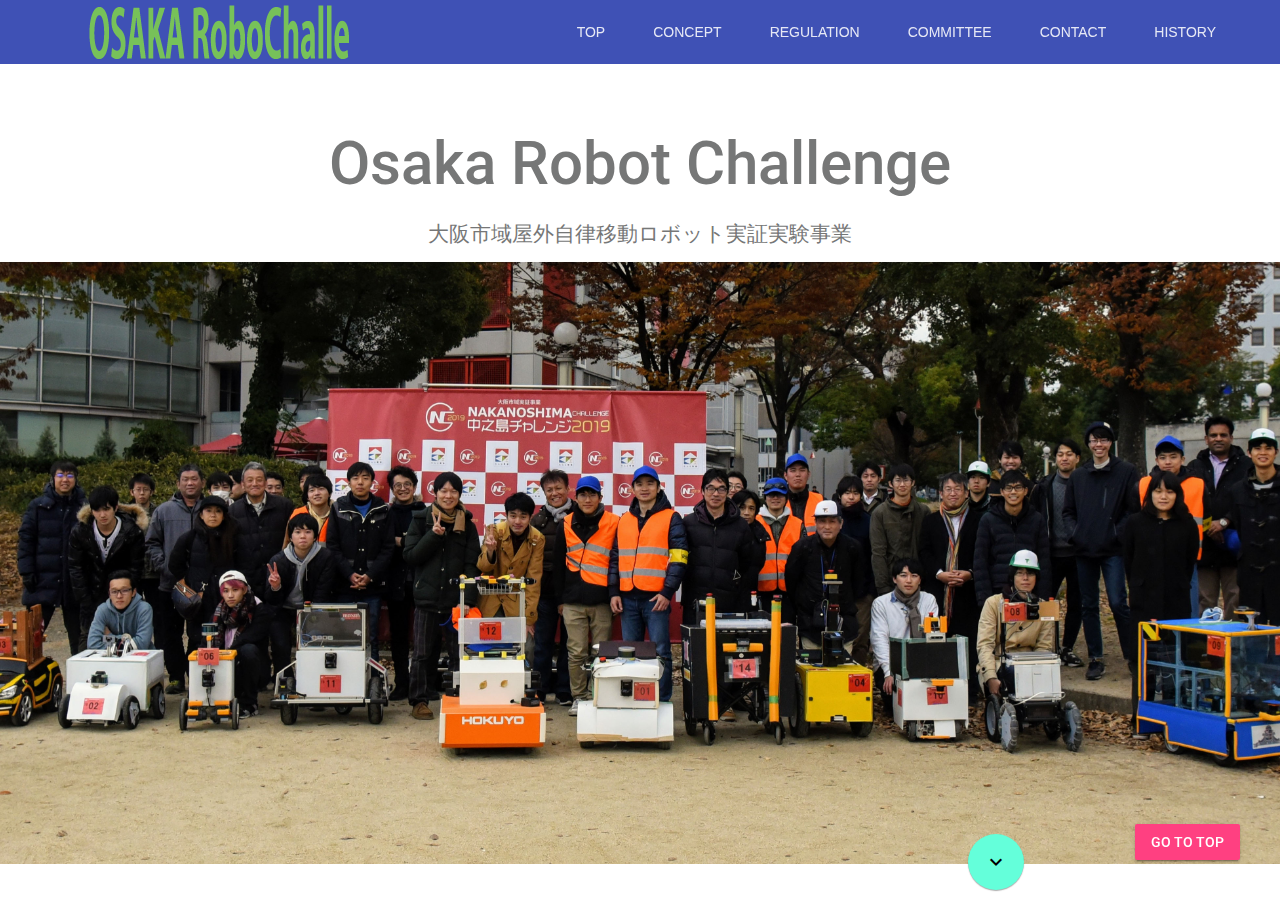
==== commit 42bf280f: "1st draft" ====
--- a/index.html
+++ b/index.html
@@ -16,13 +16,13 @@
   limitations under the License
 -->
 
-<html lang="en">
+<html lang="jp">
   <head>
     <meta charset="utf-8">
     <meta http-equiv="X-UA-Compatible" content="IE=edge">
-    <meta name="description" content="Introducing Lollipop, a sweet new take on Android.">
+    <meta name="description" content="Robotics challenge in outdoor for autonomous mobile robot, 中之島チャレンジ, 大阪ロボットチャレンジ">
     <meta name="viewport" content="width=device-width, initial-scale=1.0, minimum-scale=1.0">
-    <title>Android</title>
+    <title>Osaka Robot Challenge</title>
 
     <!-- Page styles -->
     <link rel="stylesheet" href="https://fonts.googleapis.com/css?family=Roboto:regular,bold,italic,thin,light,bolditalic,black,medium&amp;lang=en">
@@ -44,87 +44,34 @@
   <body>
     <div class="mdl-layout mdl-js-layout mdl-layout--fixed-header">
 
-      <div class="android-header mdl-layout__header mdl-layout__header--waterfall">
+      <div class="header mdl-layout__header mdl-layout__header--waterfall">
         <div class="mdl-layout__header-row">
-          <span class="android-title mdl-layout-title">
-            <img class="android-logo-image" src="images/android-logo.png">
+          <span class="title mdl-layout-title">
+            <img class="logo-image" src="images/logo.png">
           </span>
           <!-- Add spacer, to align navigation to the right in desktop -->
           <div class="android-header-spacer mdl-layout-spacer"></div>
-          <div class="android-search-box mdl-textfield mdl-js-textfield mdl-textfield--expandable mdl-textfield--floating-label mdl-textfield--align-right mdl-textfield--full-width">
-            <label class="mdl-button mdl-js-button mdl-button--icon" for="search-field">
-              <i class="material-icons">search</i>
-            </label>
-            <div class="mdl-textfield__expandable-holder">
-              <input class="mdl-textfield__input" type="text" id="search-field">
-            </div>
-          </div>
+
           <!-- Navigation -->
-          <div class="android-navigation-container">
-            <nav class="android-navigation mdl-navigation">
-              <a class="mdl-navigation__link mdl-typography--text-uppercase" href="">Phones</a>
-              <a class="mdl-navigation__link mdl-typography--text-uppercase" href="">Tablets</a>
-              <a class="mdl-navigation__link mdl-typography--text-uppercase" href="">Wear</a>
-              <a class="mdl-navigation__link mdl-typography--text-uppercase" href="">TV</a>
-              <a class="mdl-navigation__link mdl-typography--text-uppercase" href="">Auto</a>
-              <a class="mdl-navigation__link mdl-typography--text-uppercase" href="">One</a>
-              <a class="mdl-navigation__link mdl-typography--text-uppercase" href="">Play</a>
+          <div class="container">
+            <nav class="navigation mdl-navigation">
+              <a class="mdl-navigation__link mdl-typography--text-uppercase" href="./index.html">Top</a>
+              <a class="mdl-navigation__link mdl-typography--text-uppercase" href="./concept.html">Concept</a>
+              <a class="mdl-navigation__link mdl-typography--text-uppercase" href="./regulation.html">Regulation</a>
+              <a class="mdl-navigation__link mdl-typography--text-uppercase" href="./committee.html">Committee</a>
+              <a class="mdl-navigation__link mdl-typography--text-uppercase" href="./contact.html">Contact</a>
+              <a class="mdl-navigation__link mdl-typography--text-uppercase" href="./history.html">History</a>
             </nav>
           </div>
-          <span class="android-mobile-title mdl-layout-title">
-            <img class="android-logo-image" src="images/android-logo.png">
-          </span>
-          <button class="android-more-button mdl-button mdl-js-button mdl-button--icon mdl-js-ripple-effect" id="more-button">
-            <i class="material-icons">more_vert</i>
-          </button>
-          <ul class="mdl-menu mdl-js-menu mdl-menu--bottom-right mdl-js-ripple-effect" for="more-button">
-            <li class="mdl-menu__item">5.0 Lollipop</li>
-            <li class="mdl-menu__item">4.4 KitKat</li>
-            <li disabled class="mdl-menu__item">4.3 Jelly Bean</li>
-            <li class="mdl-menu__item">Android History</li>
-          </ul>
-        </div>
-      </div>
-
-      <div class="android-drawer mdl-layout__drawer">
-        <span class="mdl-layout-title">
-          <img class="android-logo-image" src="images/android-logo-white.png">
-        </span>
-        <nav class="mdl-navigation">
-          <a class="mdl-navigation__link" href="">Phones</a>
-          <a class="mdl-navigation__link" href="">Tablets</a>
-          <a class="mdl-navigation__link" href="">Wear</a>
-          <a class="mdl-navigation__link" href="">TV</a>
-          <a class="mdl-navigation__link" href="">Auto</a>
-          <a class="mdl-navigation__link" href="">One</a>
-          <a class="mdl-navigation__link" href="">Play</a>
-          <div class="android-drawer-separator"></div>
-          <span class="mdl-navigation__link" href="">Versions</span>
-          <a class="mdl-navigation__link" href="">Lollipop 5.0</a>
-          <a class="mdl-navigation__link" href="">KitKat 4.4</a>
-          <a class="mdl-navigation__link" href="">Jelly Bean 4.3</a>
-          <a class="mdl-navigation__link" href="">Android history</a>
-          <div class="android-drawer-separator"></div>
-          <span class="mdl-navigation__link" href="">Resources</span>
-          <a class="mdl-navigation__link" href="">Official blog</a>
-          <a class="mdl-navigation__link" href="">Android on Google+</a>
-          <a class="mdl-navigation__link" href="">Android on Twitter</a>
-          <div class="android-drawer-separator"></div>
-          <span class="mdl-navigation__link" href="">For developers</span>
-          <a class="mdl-navigation__link" href="">App developer resources</a>
-          <a class="mdl-navigation__link" href="">Android Open Source Project</a>
-          <a class="mdl-navigation__link" href="">Android SDK</a>
-        </nav>
+
+        </div>
       </div>
 
       <div class="android-content mdl-layout__content">
         <a name="top"></a>
         <div class="android-be-together-section mdl-typography--text-center">
-          <div class="logo-font android-slogan">be together. not the same.</div>
-          <div class="logo-font android-sub-slogan">welcome to android... be yourself. do your thing. see what's going on.</div>
-          <div class="logo-font android-create-character">
-            <a href=""><img src="images/andy.png"> create your android character</a>
-          </div>
+          <div class="logo-font android-slogan">Osaka Robot Challenge</div>
+          <div class="logo-font android-sub-slogan">大阪市域屋外自律移動ロボット実証実験事業</div>
 
           <a href="#screens">
             <button class="android-fab mdl-button mdl-button--colored mdl-js-button mdl-button--fab mdl-js-ripple-effect">
@@ -132,8 +79,10 @@
             </button>
           </a>
         </div>
+        
         <div class="android-screen-section mdl-typography--text-center">
           <a name="screens"></a>
+        <!--
           <div class="mdl-typography--display-1-color-contrast">Powering screens of all sizes</div>
           <div class="android-screens">
             <div class="android-wear android-screen">
@@ -195,23 +144,61 @@
             </p>
           </div>
           <div class="android-customized-section-image"></div>
-        </div>
+        -->
+        </div>
+
         <div class="android-more-section">
-          <div class="android-section-title mdl-typography--display-1-color-contrast">More from Android</div>
+          <div class="android-section-title mdl-typography--display-1-color-contrast">コンテンツ</div>
           <div class="android-card-container mdl-grid">
             <div class="mdl-cell mdl-cell--3-col mdl-cell--4-col-tablet mdl-cell--4-col-phone mdl-card mdl-shadow--3dp">
               <div class="mdl-card__media">
                 <img src="images/more-from-1.png">
               </div>
               <div class="mdl-card__title">
-                 <h4 class="mdl-card__title-text">Get going on Android</h4>
-              </div>
-              <div class="mdl-card__supporting-text">
-                <span class="mdl-typography--font-light mdl-typography--subhead">Four tips to make your switch to Android quick and easy</span>
+                 <h4 class="mdl-card__title-text">大会の意義</h4>
+              </div>
+              <div class="mdl-card__supporting-text">
+                <span class="mdl-typography--font-light mdl-typography--subhead">大阪市域での自律走行ロボット実証事業の概要と大阪関西万博までのマイルストーン</span>
               </div>
               <div class="mdl-card__actions">
                  <a class="android-link mdl-button mdl-js-button mdl-typography--text-uppercase" href="">
-                   Make the switch
+                   More Information
+                   <i class="material-icons">chevron_right</i>
+                 </a>
+              </div>
+            </div>
+
+            <div class="mdl-cell mdl-cell--3-col mdl-cell--4-col-tablet mdl-cell--4-col-phone mdl-card mdl-shadow--3dp">
+              <div class="mdl-card__media">
+                <img src="images/more-from-2.png">
+              </div>
+              <div class="mdl-card__title">
+                 <h4 class="mdl-card__title-text">大会ルール</h4>
+              </div>
+              <div class="mdl-card__supporting-text">
+                <span class="mdl-typography--font-light mdl-typography--subhead">2020年度大阪チャレンジの開催場所と詳細ルール説明</span>
+              </div>
+              <div class="mdl-card__actions">
+                 <a class="android-link mdl-button mdl-js-button mdl-typography--text-uppercase" href="./regulation.html">
+                   More Information
+                   <i class="material-icons">chevron_right</i>
+                 </a>
+              </div>
+            </div>
+
+            <div class="mdl-cell mdl-cell--3-col mdl-cell--4-col-tablet mdl-cell--4-col-phone mdl-card mdl-shadow--3dp">
+              <div class="mdl-card__media">
+                <img src="images/more-from-3.png">
+              </div>
+              <div class="mdl-card__title">
+                 <h4 class="mdl-card__title-text">実行委員</h4>
+              </div>
+              <div class="mdl-card__supporting-text">
+                <span class="mdl-typography--font-light mdl-typography--subhead">実行委員長挨拶と実行委員紹介</span>
+              </div>
+              <div class="mdl-card__actions">
+                 <a class="android-link mdl-button mdl-js-button mdl-typography--text-uppercase" href="./committee.html">
+                   More Information
                    <i class="material-icons">chevron_right</i>
                  </a>
               </div>
@@ -222,50 +209,14 @@
                 <img src="images/more-from-4.png">
               </div>
               <div class="mdl-card__title">
-                 <h4 class="mdl-card__title-text">Create your own Android character</h4>
-              </div>
-              <div class="mdl-card__supporting-text">
-                <span class="mdl-typography--font-light mdl-typography--subhead">Turn the little green Android mascot into you, your friends, anyone!</span>
-              </div>
-              <div class="mdl-card__actions">
-                 <a class="android-link mdl-button mdl-js-button mdl-typography--text-uppercase" href="">
-                   androidify.com
-                   <i class="material-icons">chevron_right</i>
-                 </a>
-              </div>
-            </div>
-
-            <div class="mdl-cell mdl-cell--3-col mdl-cell--4-col-tablet mdl-cell--4-col-phone mdl-card mdl-shadow--3dp">
-              <div class="mdl-card__media">
-                <img src="images/more-from-2.png">
-              </div>
-              <div class="mdl-card__title">
-                 <h4 class="mdl-card__title-text">Get a clean customisable home screen</h4>
-              </div>
-              <div class="mdl-card__supporting-text">
-                <span class="mdl-typography--font-light mdl-typography--subhead">A clean, simple, customisable home screen that comes with the power of Google Now: Traffic alerts, weather and much more, just a swipe away.</span>
-              </div>
-              <div class="mdl-card__actions">
-                 <a class="android-link mdl-button mdl-js-button mdl-typography--text-uppercase" href="">
-                   Download now
-                   <i class="material-icons">chevron_right</i>
-                 </a>
-              </div>
-            </div>
-
-            <div class="mdl-cell mdl-cell--3-col mdl-cell--4-col-tablet mdl-cell--4-col-phone mdl-card mdl-shadow--3dp">
-              <div class="mdl-card__media">
-                <img src="images/more-from-3.png">
-              </div>
-              <div class="mdl-card__title">
-                 <h4 class="mdl-card__title-text">Millions to choose from</h4>
-              </div>
-              <div class="mdl-card__supporting-text">
-                <span class="mdl-typography--font-light mdl-typography--subhead">Hail a taxi, find a recipe, run through a temple ? Google Play has all the apps and games that let you make your Android device uniquely yours.</span>
-              </div>
-              <div class="mdl-card__actions">
-                 <a class="android-link mdl-button mdl-js-button mdl-typography--text-uppercase" href="">
-                   Find apps
+                 <h4 class="mdl-card__title-text">問い合わせ</h4>
+              </div>
+              <div class="mdl-card__supporting-text">
+                <span class="mdl-typography--font-light mdl-typography--subhead">大会実行委員会問い合わせ先</span>
+              </div>
+              <div class="mdl-card__actions">
+                 <a class="android-link mdl-button mdl-js-button mdl-typography--text-uppercase" href="./contact.html">
+                   More Information
                    <i class="material-icons">chevron_right</i>
                  </a>
               </div>
@@ -275,13 +226,6 @@
 
         <footer class="android-footer mdl-mega-footer">
           <div class="mdl-mega-footer--top-section">
-            <div class="mdl-mega-footer--left-section">
-              <button class="mdl-mega-footer--social-btn"></button>
-              &nbsp;
-              <button class="mdl-mega-footer--social-btn"></button>
-              &nbsp;
-              <button class="mdl-mega-footer--social-btn"></button>
-            </div>
             <div class="mdl-mega-footer--right-section">
               <a class="mdl-typography--font-light" href="#top">
                 Back to Top
@@ -291,39 +235,13 @@
           </div>
 
           <div class="mdl-mega-footer--middle-section">
-            <p class="mdl-typography--font-light">Satellite imagery: c 2014 Astrium, DigitalGlobe</p>
-            <p class="mdl-typography--font-light">Some features and devices may not be available in all areas</p>
-          </div>
-
-          <div class="mdl-mega-footer--bottom-section">
-            <a class="android-link android-link-menu mdl-typography--font-light" id="version-dropdown">
-              Versions
-              <i class="material-icons">arrow_drop_up</i>
-            </a>
-            <ul class="mdl-menu mdl-js-menu mdl-menu--top-left mdl-js-ripple-effect" for="version-dropdown">
-              <li class="mdl-menu__item">5.0 Lollipop</li>
-              <li class="mdl-menu__item">4.4 KitKat</li>
-              <li class="mdl-menu__item">4.3 Jelly Bean</li>
-              <li class="mdl-menu__item">Android History</li>
-            </ul>
-            <a class="android-link android-link-menu mdl-typography--font-light" id="developers-dropdown">
-              For Developers
-              <i class="material-icons">arrow_drop_up</i>
-            </a>
-            <ul class="mdl-menu mdl-js-menu mdl-menu--top-left mdl-js-ripple-effect" for="developers-dropdown">
-              <li class="mdl-menu__item">App developer resources</li>
-              <li class="mdl-menu__item">Android Open Source Project</li>
-              <li class="mdl-menu__item">Android SDK</li>
-              <li class="mdl-menu__item">Android for Work</li>
-            </ul>
-            <a class="android-link mdl-typography--font-light" href="">Blog</a>
-            <a class="android-link mdl-typography--font-light" href="">Privacy Policy</a>
+            <p class="mdl-typography--font-light"> c 2020 Osaka Robot Challenge</p>
           </div>
 
         </footer>
       </div>
     </div>
-    <a href="#top" target="_blank" id="go-to-top" class="mdl-button mdl-js-button mdl-button--raised mdl-js-ripple-effect mdl-color--accent mdl-color-text--accent-contrast">Go to TOP</a>
+    <a href="#top" id="go-to-top" class="mdl-button mdl-js-button mdl-button--raised mdl-js-ripple-effect mdl-color--accent mdl-color-text--accent-contrast">Go to TOP</a>
     <script src="./material.min.js"></script>
   </body>
 </html>
--- a/styles.css
+++ b/styles.css
@@ -178,14 +178,15 @@
   font-weight: 500;
 }
 
-.android-slogan {
+.android-slogan {/*トップの文字の位置調整*/
   font-size: 60px;
-  padding-top: 160px;
+  padding-top: 70px;
 }
 
 .android-sub-slogan {
   font-size: 21px;
-  padding-top: 24px;
+  margin: 10 30px;
+  padding-top: 30px;
 }
 
 .android-create-character {
@@ -495,7 +496,7 @@
   }
 
   .android-be-together-section {
-    height: 350px;
+    height: 500px;
   }
 
   .android-slogan {
@@ -531,4 +532,22 @@
   .android-footer .mdl-mega-footer--bottom-section {
     display: none;
   }
-}
+
+  .demo-main {
+    margin-top: -35vh;
+    flex-shrink: 0;
+  }
+  
+  .demo-container {
+    max-width: 1600px;
+    width: calc(100% - 16px);
+    margin: 0 auto;
+  }
+  
+  .demo-content {
+    border-radius: 2px;
+    padding: 80px 56px;
+    margin-bottom: 80px;
+  }
+  
+}
